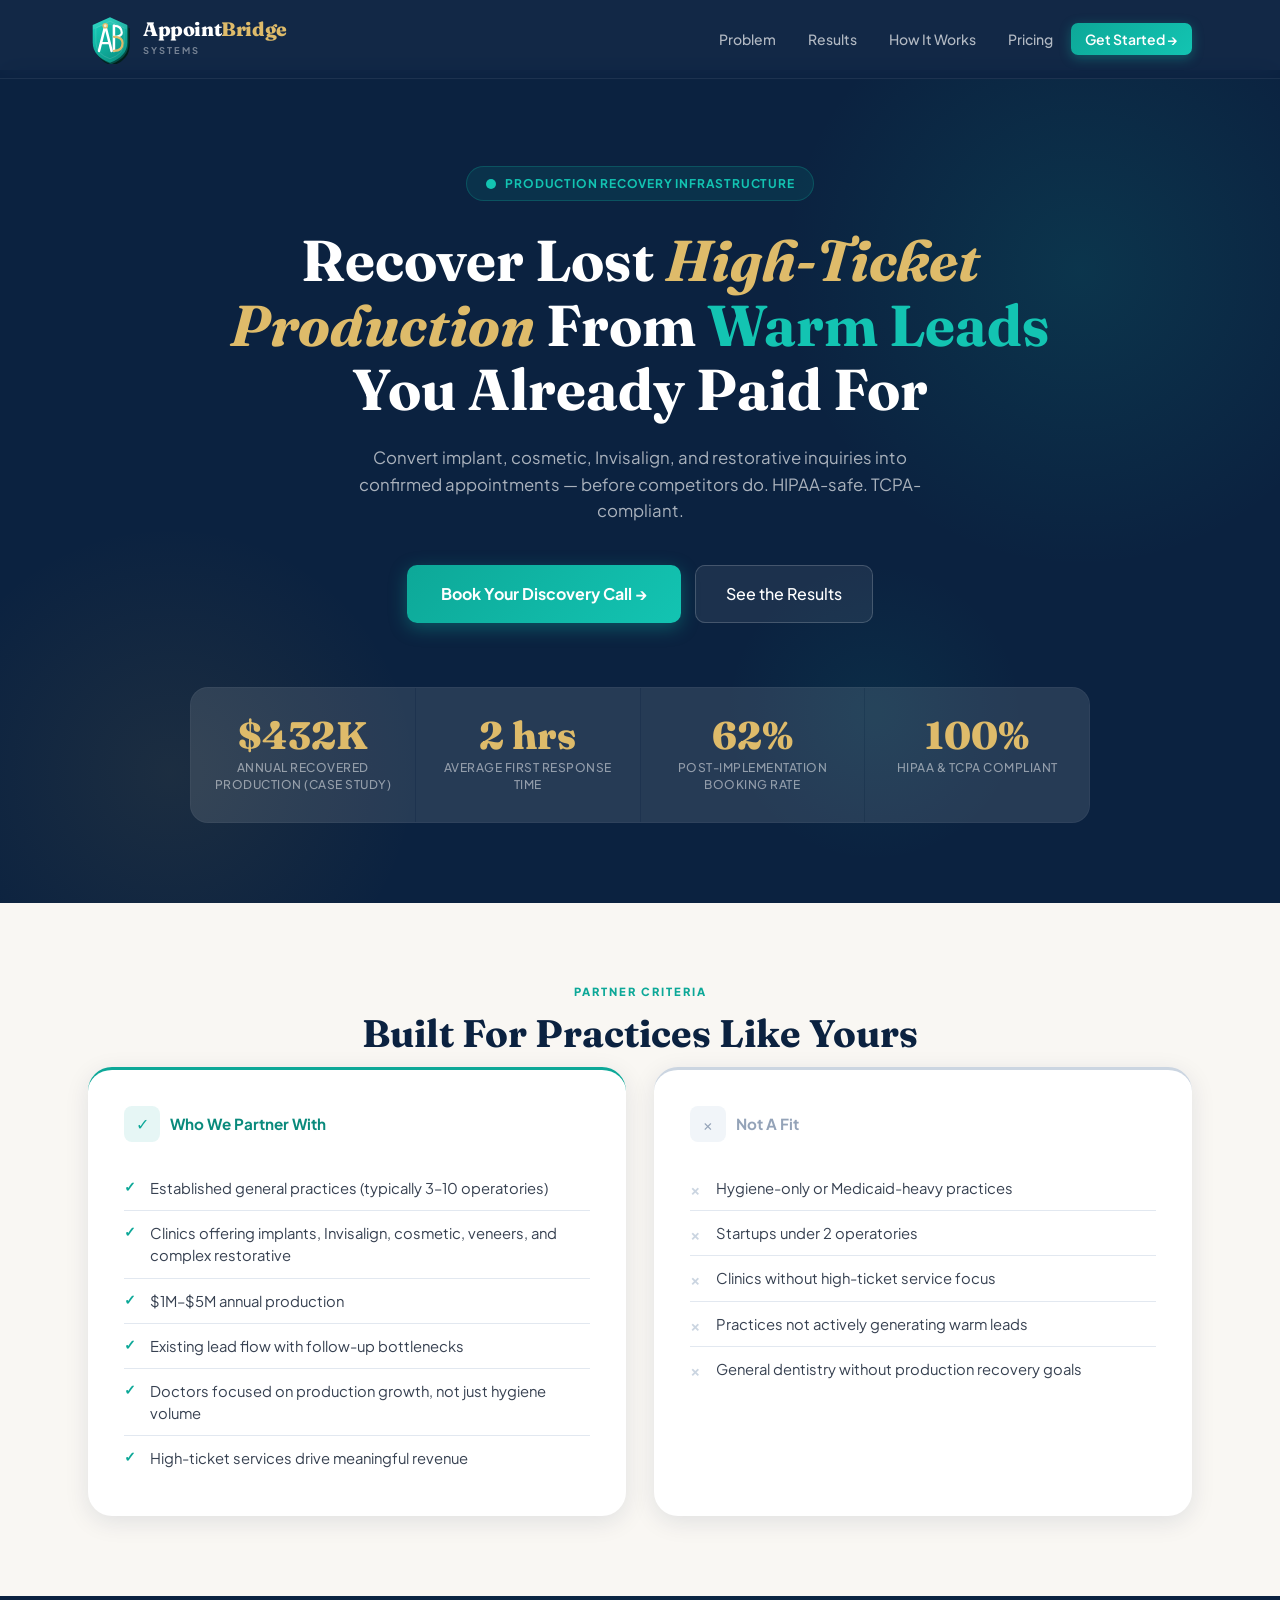
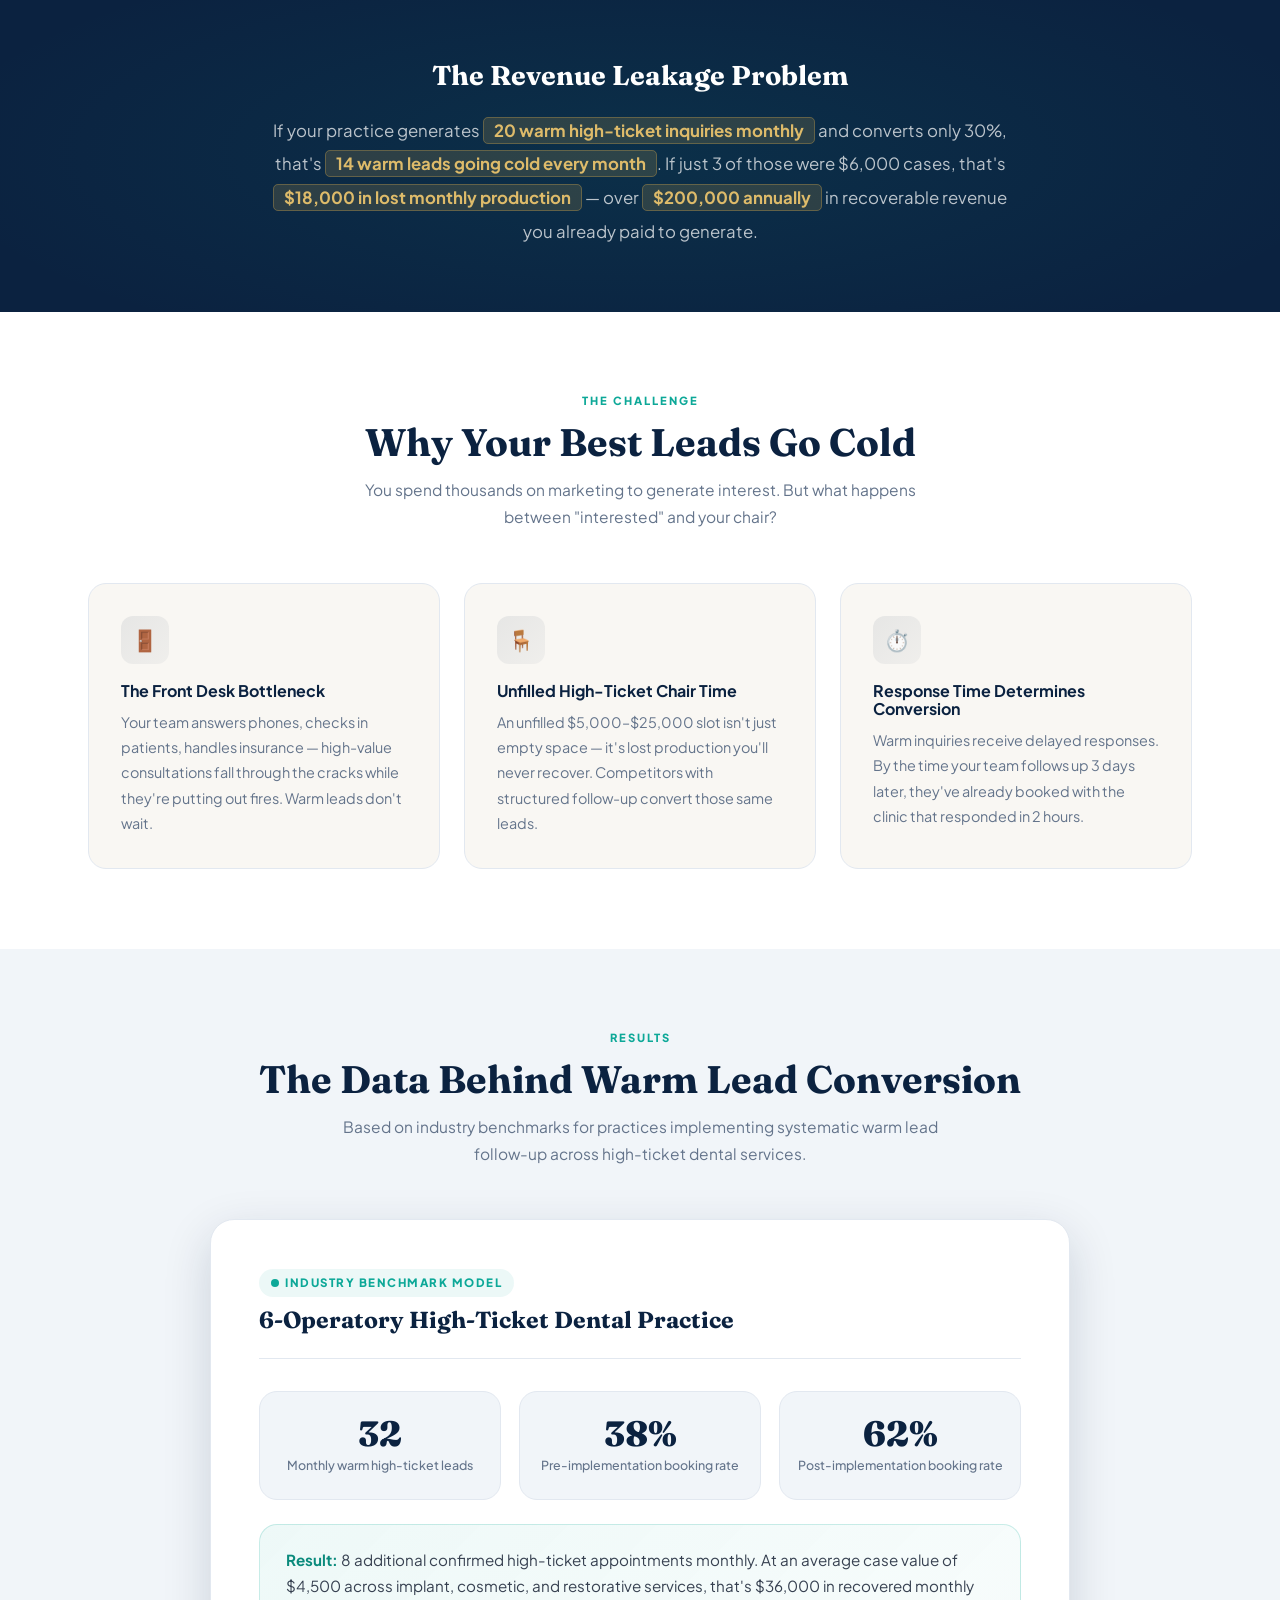
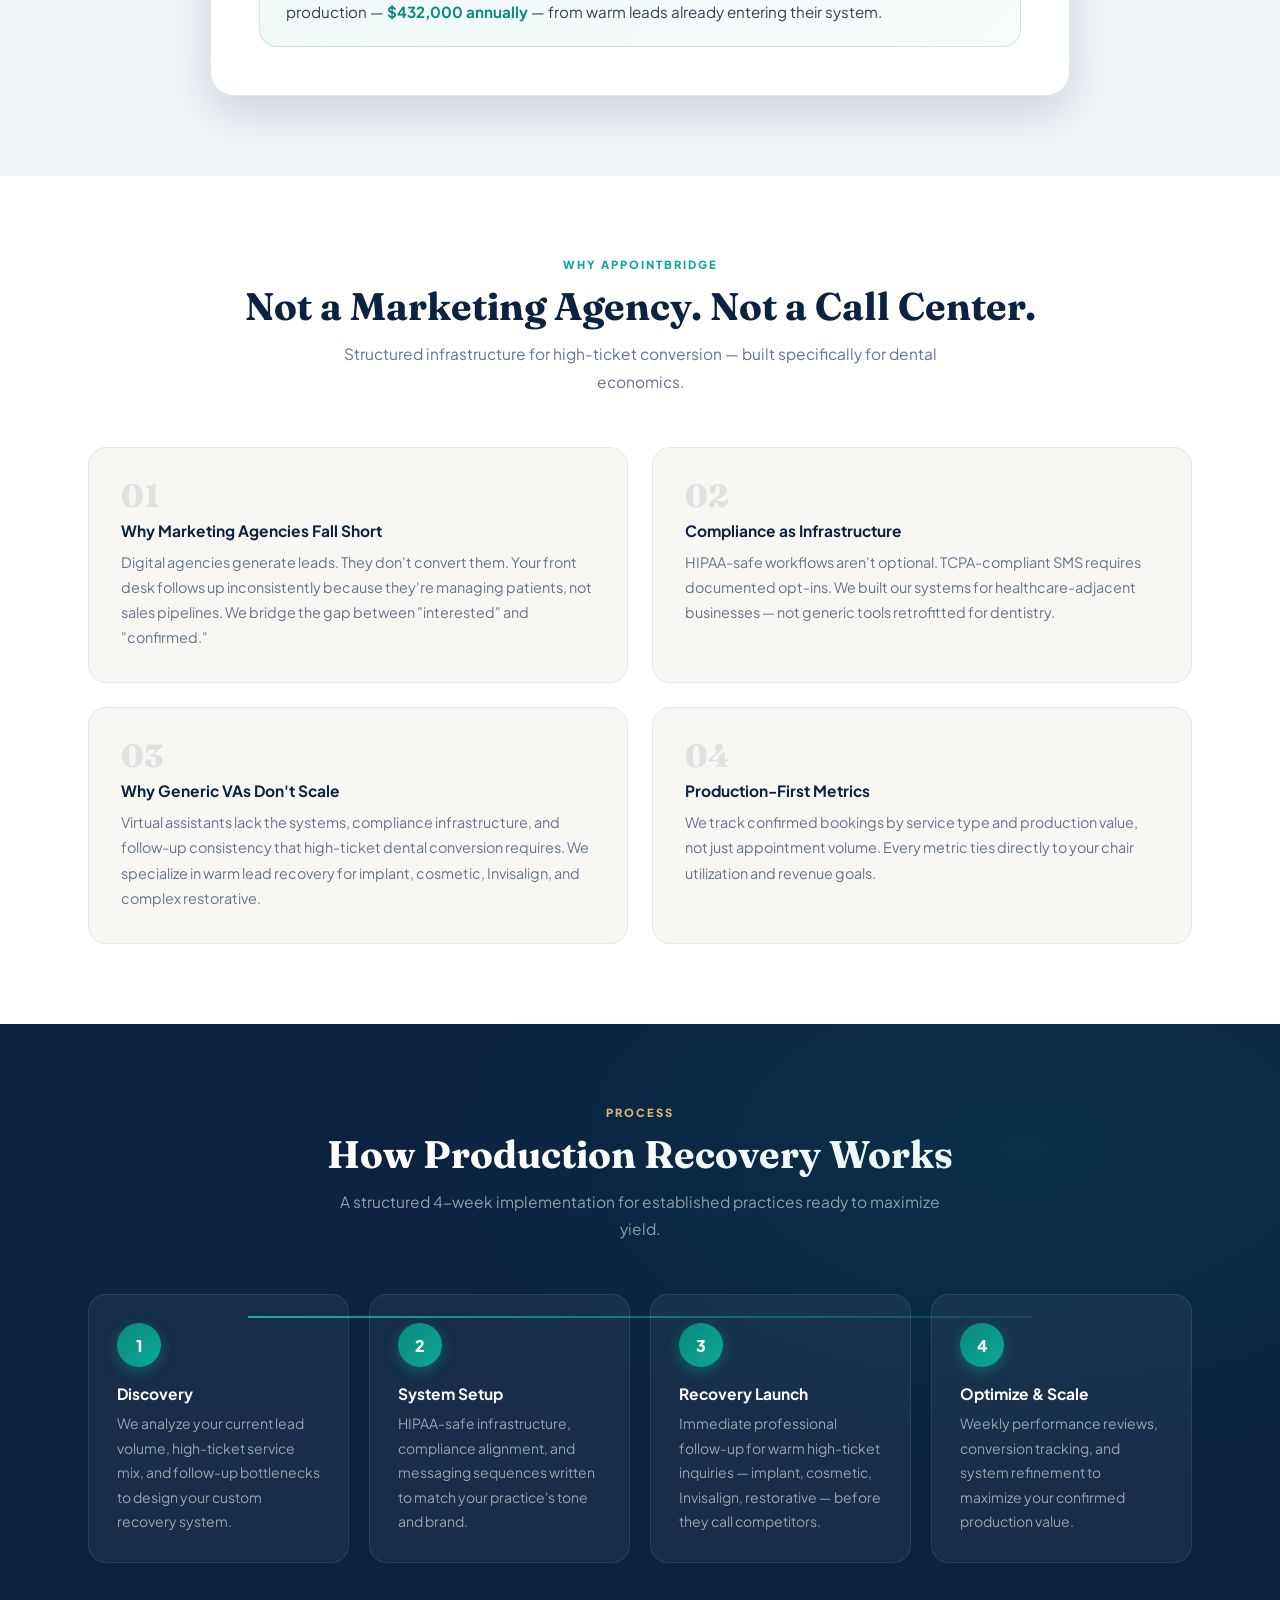
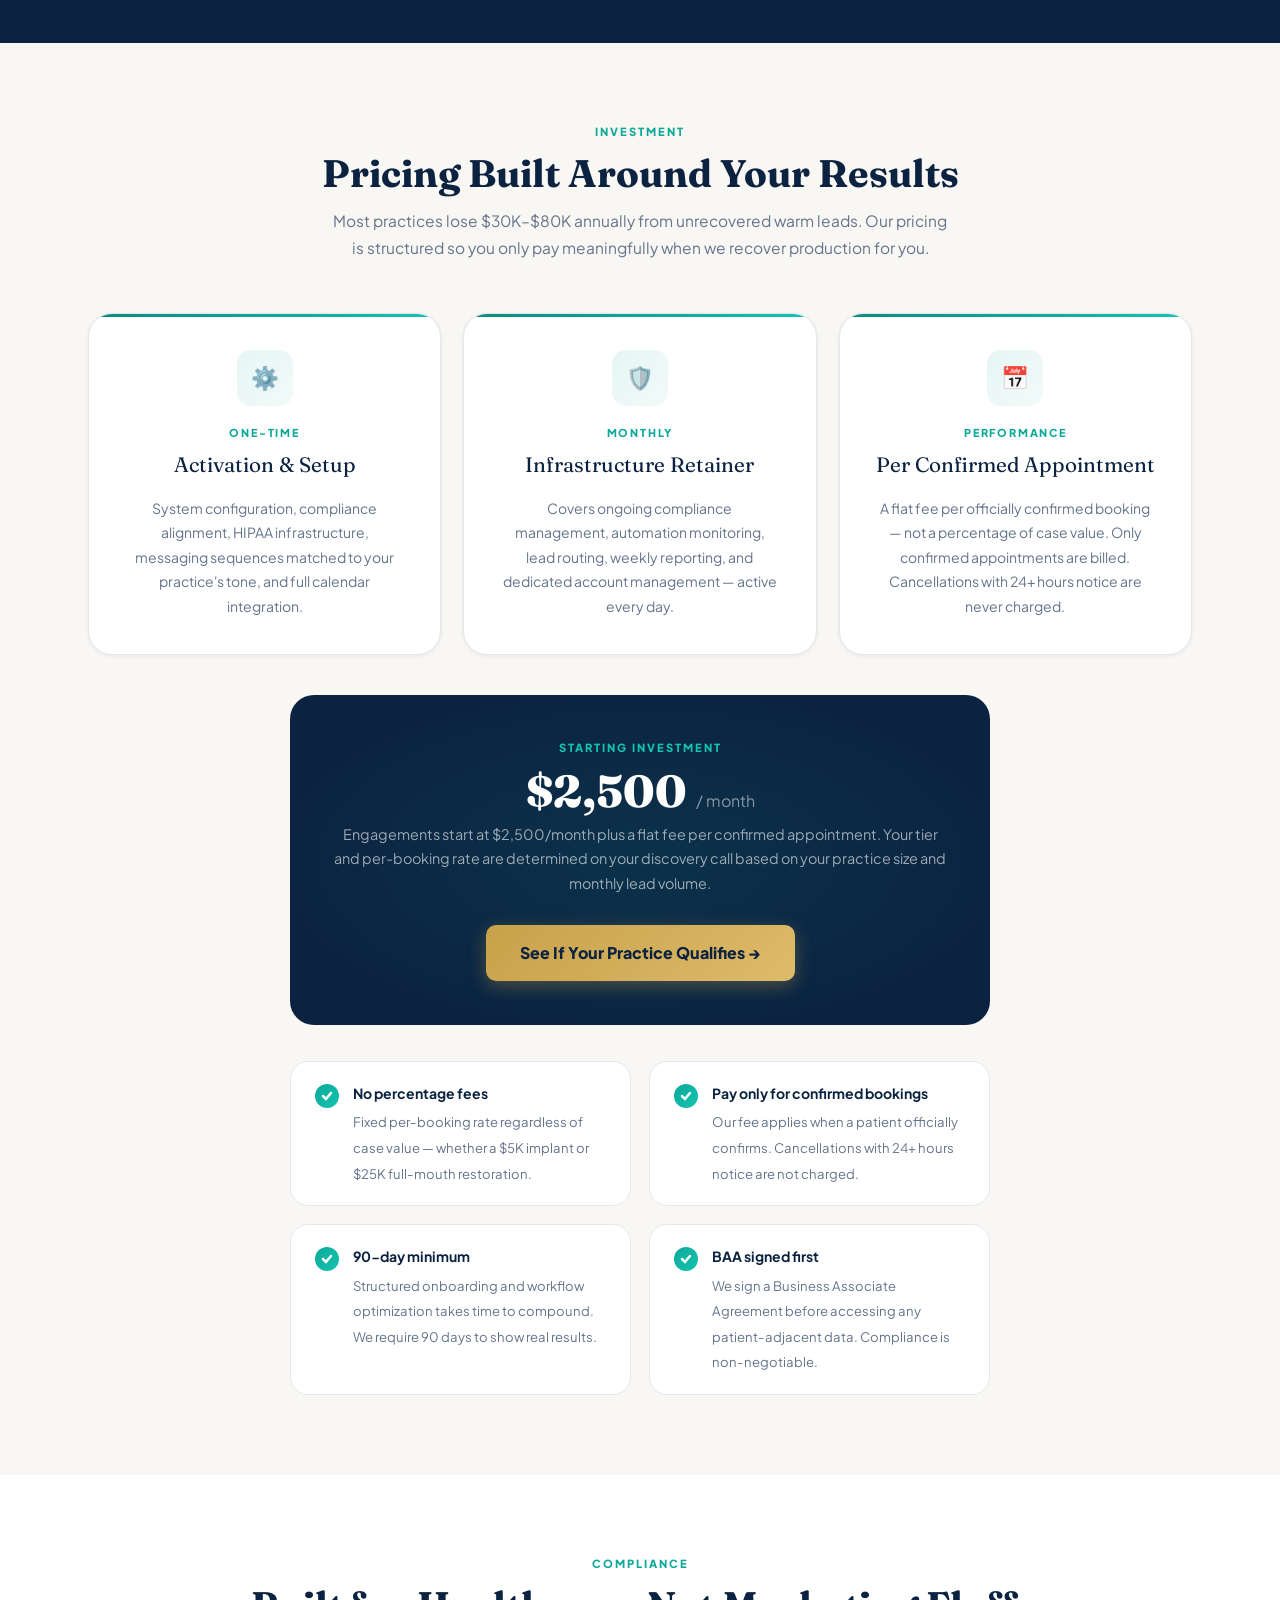
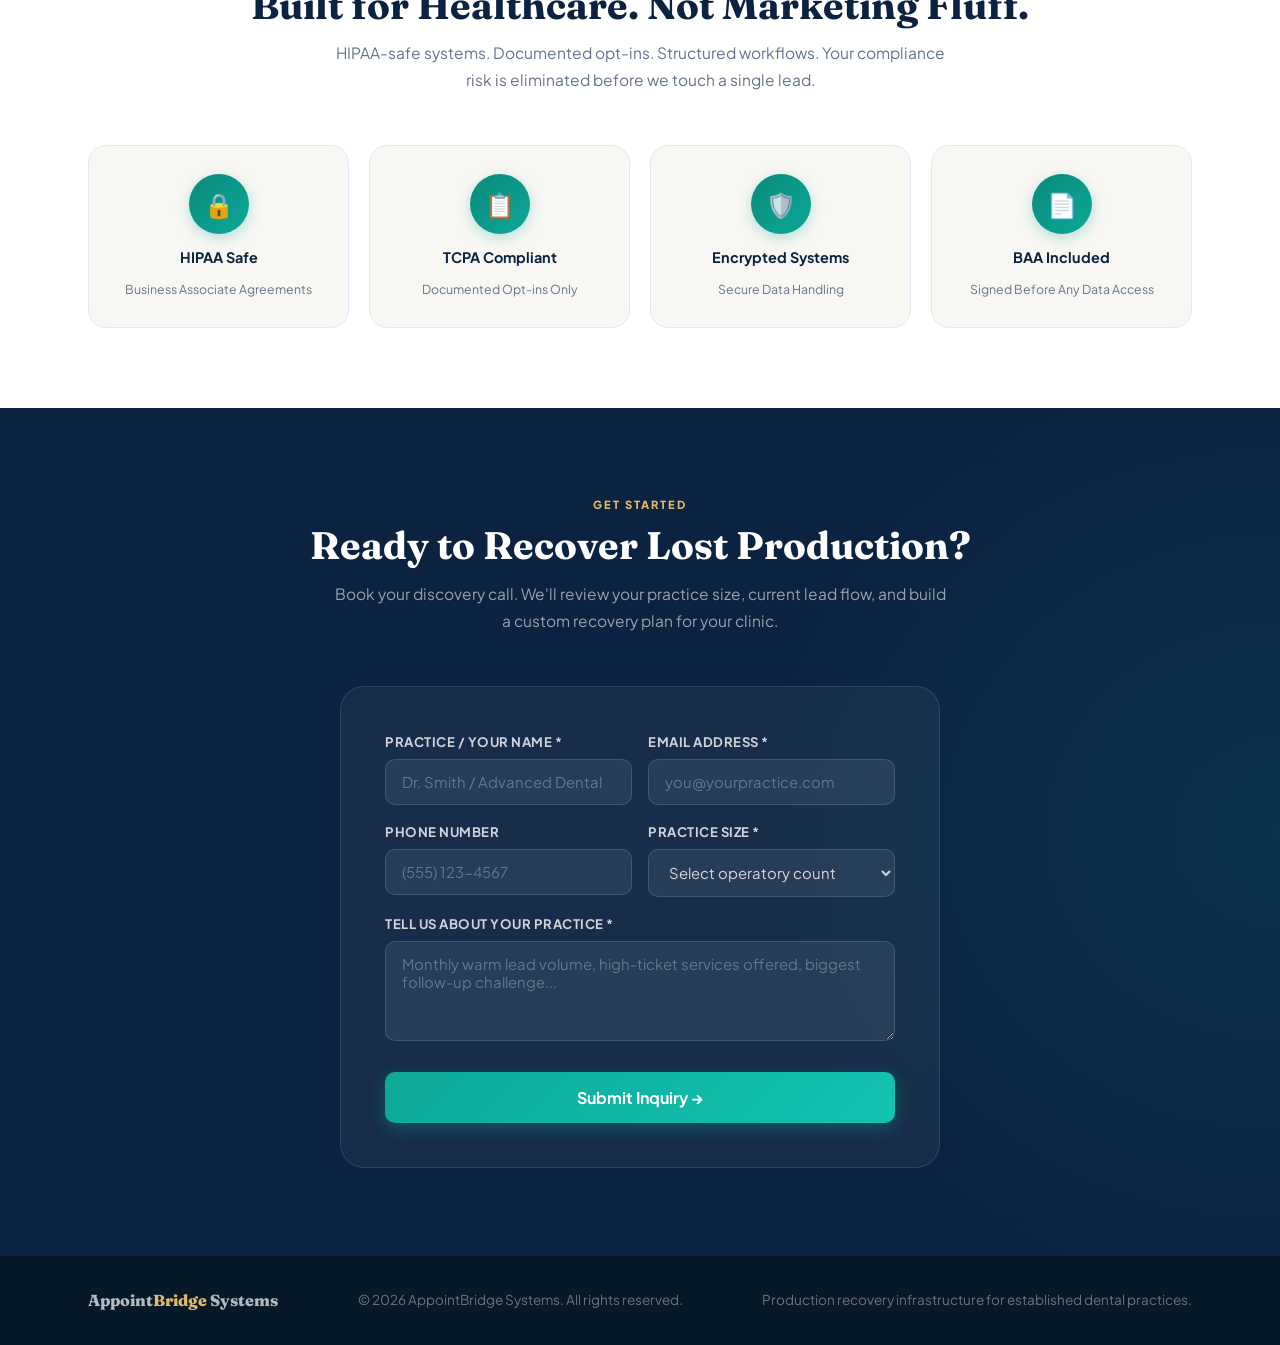
==== index.html @ 45b16d0f "feat: AB-in-shield crest logo, remove picker" ====
<!DOCTYPE html>
<html lang="en">
<head>
<meta charset="UTF-8">
<meta name="viewport" content="width=device-width, initial-scale=1.0">
<title>AppointBridge | Dental Lead Conversion Infrastructure</title>
<meta name="description" content="Convert warm implant, cosmetic, and Invisalign inquiries into confirmed appointments. HIPAA-safe. TCPA-compliant. Built for established dental practices.">
<link rel="preconnect" href="https://fonts.googleapis.com">
<link href="https://fonts.googleapis.com/css2?family=Plus+Jakarta+Sans:wght@300;400;500;600;700;800&family=Fraunces:ital,wght@0,700;0,800;1,700&display=swap" rel="stylesheet">
<style>
*,*::before,*::after{margin:0;padding:0;box-sizing:border-box}
:root{
  --navy:#0b2240;
  --navy-mid:#153459;
  --navy-light:#1e4470;
  --teal:#0da898;
  --teal-light:#13c4b2;
  --teal-dim:#0a8a7c;
  --gold:#c8a14a;
  --gold-light:#debb6a;
  --gold-pale:#f5e9cc;
  --cream:#f9f7f3;
  --white:#ffffff;
  --gray:#64748b;
  --gray-light:#94a3b8;
  --light:#f1f5f9;
  --border:#e2e8f0;
  --shadow-sm:0 1px 4px rgba(11,34,64,0.07);
  --shadow-md:0 6px 24px rgba(11,34,64,0.10);
  --shadow-lg:0 16px 48px rgba(11,34,64,0.16);
  --shadow-xl:0 24px 64px rgba(11,34,64,0.22);
  --r:10px;--r-lg:18px;--r-xl:24px;
}
html{scroll-behavior:smooth}
body{font-family:'Plus Jakarta Sans',sans-serif;color:var(--navy);background:var(--white);line-height:1.6;overflow-x:hidden}
h1,h2,h3{font-family:'Fraunces',serif;line-height:1.15}
.container{max-width:1160px;margin:0 auto;padding:0 28px}

/* ── SCROLL REVEAL ── */
.reveal{opacity:0;transform:translateY(28px);transition:opacity .65s ease,transform .65s ease}
.reveal.visible{opacity:1;transform:none}
.reveal-left{opacity:0;transform:translateX(-28px);transition:opacity .65s ease,transform .65s ease}
.reveal-left.visible{opacity:1;transform:none}

/* ── HEADER ── */
header{background:rgba(11,34,64,0.97);backdrop-filter:blur(12px);position:fixed;top:0;width:100%;z-index:200;border-bottom:1px solid rgba(255,255,255,0.07)}
nav{display:flex;align-items:center;justify-content:space-between;padding:14px 28px;max-width:1160px;margin:0 auto}

/* ── LOGO ── */
.logo{display:flex;align-items:center;gap:11px;text-decoration:none}
.logo-mark{width:44px;flex-shrink:0;display:flex;align-items:center;justify-content:center}
.logo-mark svg{width:44px;height:auto}
.logo-name{font-family:'Fraunces',serif;font-size:1.22rem;font-weight:800;color:#fff;letter-spacing:-0.4px;line-height:1}
.logo-name span{color:var(--gold-light)}
.logo-systems{font-size:0.58rem;font-family:'Plus Jakarta Sans',sans-serif;font-weight:700;letter-spacing:2px;text-transform:uppercase;color:rgba(255,255,255,0.42);margin-top:3px}

.nav-links{display:flex;gap:4px;list-style:none}
.nav-links a{color:rgba(255,255,255,0.68);text-decoration:none;font-size:0.875rem;font-weight:500;padding:7px 14px;border-radius:7px;transition:all .2s}
.nav-links a:hover{color:#fff;background:rgba(255,255,255,0.09)}
.nav-cta{background:linear-gradient(135deg,var(--teal),var(--teal-light))!important;color:#fff!important;font-weight:600!important;box-shadow:0 3px 12px rgba(13,168,152,0.4)}
.nav-cta:hover{transform:translateY(-1px);box-shadow:0 5px 18px rgba(13,168,152,0.5)!important}
.menu-toggle{display:none;background:none;border:none;color:white;font-size:1.5rem;cursor:pointer;padding:4px}

/* ── HERO ── */
.hero{margin-top:70px;background:var(--navy);padding:96px 0 80px;position:relative;overflow:hidden}
.hero-orb-1{position:absolute;width:600px;height:600px;border-radius:50%;background:radial-gradient(circle,rgba(13,168,152,0.14) 0%,transparent 70%);top:-100px;right:-100px;pointer-events:none}
.hero-orb-2{position:absolute;width:500px;height:500px;border-radius:50%;background:radial-gradient(circle,rgba(200,161,74,0.09) 0%,transparent 70%);bottom:-120px;left:-80px;pointer-events:none}
.hero-orb-3{position:absolute;width:300px;height:300px;border-radius:50%;background:radial-gradient(circle,rgba(13,168,152,0.08) 0%,transparent 70%);bottom:40px;right:20%;pointer-events:none;animation:pulse 6s ease-in-out infinite}
@keyframes pulse{0%,100%{transform:scale(1);opacity:.6}50%{transform:scale(1.15);opacity:1}}
.hero-inner{position:relative;text-align:center;max-width:900px;margin:0 auto}
.hero-badge{display:inline-flex;align-items:center;gap:8px;background:rgba(13,168,152,0.12);border:1px solid rgba(13,168,152,0.28);color:var(--teal-light);padding:7px 18px;border-radius:99px;font-size:0.75rem;font-weight:700;letter-spacing:0.8px;text-transform:uppercase;margin-bottom:28px;animation:fadeDown .7s ease both}
@keyframes fadeDown{from{opacity:0;transform:translateY(-12px)}to{opacity:1;transform:none}}
.hero h1{font-size:clamp(2.2rem,4.5vw,3.6rem);color:#fff;margin-bottom:22px;line-height:1.12;animation:fadeUp .7s .1s ease both}
.hero h1 em{color:var(--gold-light);font-style:italic}
.hero h1 strong{color:var(--teal-light);font-style:normal}
.hero-sub{color:rgba(255,255,255,0.65);font-size:1.05rem;max-width:580px;margin:0 auto 40px;font-weight:400;animation:fadeUp .7s .2s ease both}
@keyframes fadeUp{from{opacity:0;transform:translateY(20px)}to{opacity:1;transform:none}}
.hero-actions{display:flex;gap:14px;justify-content:center;flex-wrap:wrap;animation:fadeUp .7s .3s ease both}
.btn-primary{display:inline-flex;align-items:center;gap:8px;background:linear-gradient(135deg,var(--teal),var(--teal-light));color:#fff;padding:15px 34px;border-radius:var(--r);font-weight:700;font-size:1rem;text-decoration:none;transition:all .22s;border:none;cursor:pointer;box-shadow:0 5px 18px rgba(13,168,152,0.4);position:relative;overflow:hidden}
.btn-primary::after{content:'';position:absolute;inset:0;background:linear-gradient(135deg,transparent 50%,rgba(255,255,255,0.08));opacity:0;transition:opacity .2s}
.btn-primary:hover{transform:translateY(-2px);box-shadow:0 8px 28px rgba(13,168,152,0.5)}
.btn-primary:hover::after{opacity:1}
.btn-ghost{display:inline-flex;align-items:center;gap:8px;background:rgba(255,255,255,0.07);border:1px solid rgba(255,255,255,0.18);color:#fff;padding:15px 30px;border-radius:var(--r);font-weight:500;font-size:1rem;text-decoration:none;transition:all .22s}
.btn-ghost:hover{background:rgba(255,255,255,0.13);border-color:rgba(255,255,255,0.28)}

.hero-stats{display:grid;grid-template-columns:repeat(4,1fr);gap:1px;margin-top:64px;background:rgba(255,255,255,0.08);border-radius:var(--r-lg);overflow:hidden;border:1px solid rgba(255,255,255,0.08);animation:fadeUp .7s .4s ease both}
.hero-stat{background:rgba(255,255,255,0.04);padding:28px 20px;text-align:center;transition:background .2s}
.hero-stat:hover{background:rgba(255,255,255,0.07)}
.hero-stat-num{font-family:'Fraunces',serif;font-size:2.4rem;font-weight:800;color:var(--gold-light);display:block;line-height:1}
.hero-stat-label{font-size:0.75rem;color:rgba(255,255,255,0.5);font-weight:500;text-transform:uppercase;letter-spacing:0.5px;margin-top:6px;line-height:1.4}

/* ── SECTION COMMONS ── */
section{padding:80px 0}
.section-label{text-align:center;font-size:0.7rem;font-weight:800;letter-spacing:2px;text-transform:uppercase;color:var(--teal);margin-bottom:10px}
.section-title{text-align:center;font-size:clamp(1.9rem,3vw,2.6rem);color:var(--navy);margin-bottom:12px}
.section-sub{text-align:center;color:var(--gray);max-width:620px;margin:0 auto 52px;font-size:0.97rem;line-height:1.75}

/* ── WAVE DIVIDER ── */
.wave{display:block;width:100%;line-height:0;overflow:hidden}
.wave svg{display:block;width:100%}

/* ── ICP ── */
.icp-section{background:var(--cream)}
.icp-grid{display:grid;grid-template-columns:1fr 1fr;gap:28px}
.icp-col{background:var(--white);border-radius:var(--r-xl);padding:36px;box-shadow:var(--shadow-md)}
.icp-col.good{border-top:3px solid var(--teal)}
.icp-col.bad{border-top:3px solid #cbd5e1}
.icp-col-head{display:flex;align-items:center;gap:10px;margin-bottom:24px}
.icp-col-icon{width:36px;height:36px;border-radius:8px;display:flex;align-items:center;justify-content:center;font-size:1rem;flex-shrink:0}
.icp-col.good .icp-col-icon{background:rgba(13,168,152,0.1);color:var(--teal)}
.icp-col.bad .icp-col-icon{background:#f1f5f9;color:#94a3b8}
.icp-col h3{font-size:0.95rem;font-weight:700;font-family:'Plus Jakarta Sans',sans-serif}
.icp-col.good h3{color:var(--teal-dim)}
.icp-col.bad h3{color:#94a3b8}
.icp-col ul{list-style:none}
.icp-col li{padding:11px 0;padding-left:26px;position:relative;font-size:0.925rem;border-bottom:1px solid var(--border);color:#374151;line-height:1.5}
.icp-col li:last-child{border-bottom:none}
.icp-col.good li::before{content:"✓";position:absolute;left:0;color:var(--teal);font-weight:800;font-size:0.85rem}
.icp-col.bad li::before{content:"×";position:absolute;left:0;color:#cbd5e1;font-weight:700;font-size:1rem}

/* ── MATH ── */
.math-wrap{background:var(--navy);padding:64px 0;position:relative;overflow:hidden}
.math-wrap::before{content:'';position:absolute;inset:0;background:radial-gradient(ellipse 80% 100% at 50% 50%,rgba(13,168,152,0.1) 0%,transparent 70%)}
.math-box{text-align:center;max-width:860px;margin:0 auto;position:relative}
.math-box h3{font-size:1.7rem;color:#fff;margin-bottom:22px}
.math-text{font-size:1.05rem;color:rgba(255,255,255,0.72);line-height:2;max-width:760px;margin:0 auto}
.math-highlight{background:rgba(200,161,74,0.18);border:1px solid rgba(200,161,74,0.35);color:var(--gold-light);padding:2px 10px;border-radius:5px;font-weight:700;white-space:nowrap}

/* ── PROBLEM ── */
.problem-grid{display:grid;grid-template-columns:repeat(3,1fr);gap:24px}
.problem-card{background:var(--cream);border-radius:var(--r-lg);padding:32px;border:1px solid var(--border);transition:all .25s;cursor:default}
.problem-card:hover{transform:translateY(-4px);box-shadow:var(--shadow-lg);border-color:rgba(13,168,152,0.2)}
.problem-icon{width:48px;height:48px;background:linear-gradient(135deg,rgba(11,34,64,0.08),rgba(11,34,64,0.04));border-radius:12px;display:flex;align-items:center;justify-content:center;margin-bottom:18px;font-size:1.3rem}
.problem-card h3{font-size:1rem;color:var(--navy);margin-bottom:10px;font-family:'Plus Jakarta Sans',sans-serif;font-weight:700}
.problem-card p{font-size:0.9rem;color:var(--gray);line-height:1.75}

/* ── PROOF ── */
.proof-section{background:var(--light)}
.case-study{background:var(--white);border-radius:var(--r-xl);padding:48px;max-width:860px;margin:0 auto;box-shadow:var(--shadow-lg);border:1px solid var(--border)}
.case-label{display:inline-flex;align-items:center;gap:6px;font-size:0.72rem;font-weight:800;text-transform:uppercase;letter-spacing:1.5px;color:var(--teal);background:rgba(13,168,152,0.08);padding:5px 12px;border-radius:99px;margin-bottom:10px}
.case-study h3{font-size:1.45rem;color:var(--navy);margin-bottom:32px;padding-bottom:24px;border-bottom:1px solid var(--border)}
.stat-grid{display:grid;grid-template-columns:repeat(3,1fr);gap:18px;margin-bottom:24px}
.stat-box{text-align:center;background:var(--light);padding:24px 16px;border-radius:var(--r-lg);border:1px solid var(--border)}
.stat-num{font-family:'Fraunces',serif;font-size:2.2rem;font-weight:800;color:var(--navy);display:block;line-height:1}
.stat-label{font-size:0.78rem;color:var(--gray);margin-top:6px;line-height:1.4;font-weight:500}
.result-box{background:linear-gradient(135deg,rgba(13,168,152,0.07),rgba(13,168,152,0.03));border:1px solid rgba(13,168,152,0.2);border-radius:var(--r-lg);padding:22px 26px;line-height:1.7;font-size:0.95rem;color:#374151}
.result-box strong{color:var(--teal-dim);font-weight:700}

/* ── AUTHORITY ── */
.auth-grid{display:grid;grid-template-columns:repeat(2,1fr);gap:24px}
.auth-card{background:var(--cream);border-radius:var(--r-lg);padding:32px;border:1px solid var(--border);transition:all .25s}
.auth-card:hover{transform:translateY(-3px);box-shadow:var(--shadow-md)}
.auth-card-num{font-family:'Fraunces',serif;font-size:2rem;font-weight:800;color:rgba(11,34,64,0.1);line-height:1;margin-bottom:10px}
.auth-card h3{font-size:0.97rem;color:var(--navy);margin-bottom:10px;font-family:'Plus Jakarta Sans',sans-serif;font-weight:700}
.auth-card p{font-size:0.9rem;color:var(--gray);line-height:1.75}

/* ── HOW IT WORKS ── */
.hiw-section{background:var(--navy);position:relative;overflow:hidden}
.hiw-section::before{content:'';position:absolute;inset:0;background:radial-gradient(ellipse 70% 80% at 80% 20%,rgba(13,168,152,0.1) 0%,transparent 70%)}
.hiw-section .section-label{color:var(--gold-light)}
.hiw-section .section-title{color:#fff}
.hiw-section .section-sub{color:rgba(255,255,255,0.56)}
.steps-grid{display:grid;grid-template-columns:repeat(4,1fr);gap:20px;position:relative}
.steps-grid::before{content:'';position:absolute;top:22px;left:calc(12.5% + 22px);right:calc(12.5% + 22px);height:2px;background:linear-gradient(90deg,var(--teal) 0%,rgba(13,168,152,0.15) 100%);z-index:0}
.step-card{background:rgba(255,255,255,0.05);border:1px solid rgba(255,255,255,0.09);border-radius:var(--r-lg);padding:28px;position:relative;transition:all .25s}
.step-card:hover{background:rgba(255,255,255,0.09);transform:translateY(-4px)}
.step-num{width:44px;height:44px;background:linear-gradient(135deg,var(--teal-dim),var(--teal));border-radius:50%;display:flex;align-items:center;justify-content:center;font-weight:800;font-size:1rem;color:#fff;margin-bottom:18px;position:relative;z-index:1;box-shadow:0 4px 14px rgba(13,168,152,0.4)}
.step-card h3{font-size:0.97rem;color:#fff;margin-bottom:8px;font-family:'Plus Jakarta Sans',sans-serif;font-weight:700}
.step-card p{font-size:0.875rem;color:rgba(255,255,255,0.56);line-height:1.75}

/* ── PRICING ── */
.pricing-section{background:var(--cream)}
.pricing-model{display:grid;grid-template-columns:repeat(3,1fr);gap:22px;margin:0 0 40px}
.pricing-component{background:var(--white);border-radius:var(--r-xl);padding:36px;box-shadow:var(--shadow-sm);text-align:center;position:relative;overflow:hidden;border:1px solid var(--border);transition:all .25s}
.pricing-component:hover{transform:translateY(-4px);box-shadow:var(--shadow-lg);border-color:rgba(13,168,152,0.2)}
.pricing-component::after{content:'';position:absolute;top:0;left:0;right:0;height:3px;background:linear-gradient(90deg,var(--teal-dim),var(--teal-light))}
.pricing-icon-wrap{width:56px;height:56px;background:linear-gradient(135deg,rgba(13,168,152,0.1),rgba(13,168,152,0.06));border-radius:14px;display:flex;align-items:center;justify-content:center;margin:0 auto 18px;font-size:1.4rem}
.pricing-component-name{font-size:0.68rem;font-weight:800;text-transform:uppercase;letter-spacing:1.8px;color:var(--teal);margin-bottom:7px}
.pricing-component-title{font-family:'Fraunces',serif;font-size:1.3rem;color:var(--navy);margin-bottom:14px}
.pricing-component-desc{font-size:0.875rem;color:var(--gray);line-height:1.75}
.pricing-anchor{background:var(--navy);border-radius:var(--r-xl);padding:44px;text-align:center;max-width:700px;margin:0 auto 36px;position:relative;overflow:hidden}
.pricing-anchor::before{content:'';position:absolute;inset:0;background:radial-gradient(ellipse 80% 80% at 50% 50%,rgba(13,168,152,0.12) 0%,transparent 70%)}
.pricing-anchor-label{font-size:0.7rem;font-weight:800;text-transform:uppercase;letter-spacing:2px;color:var(--teal-light);margin-bottom:12px;position:relative}
.pricing-anchor-amount{font-family:'Fraunces',serif;font-size:2.8rem;font-weight:800;color:#fff;margin-bottom:8px;line-height:1;position:relative}
.pricing-anchor-amount span{font-size:1rem;font-family:'Plus Jakarta Sans',sans-serif;font-weight:400;color:rgba(255,255,255,0.5)}
.pricing-anchor-sub{font-size:0.9rem;color:rgba(255,255,255,0.6);margin-bottom:30px;line-height:1.7;position:relative}
.btn-gold{display:inline-flex;align-items:center;gap:8px;background:linear-gradient(135deg,var(--gold),var(--gold-light));color:var(--navy);padding:15px 34px;border-radius:var(--r);font-weight:800;font-size:1rem;text-decoration:none;transition:all .22s;position:relative;box-shadow:0 5px 18px rgba(200,161,74,0.35)}
.btn-gold:hover{transform:translateY(-2px);box-shadow:0 8px 28px rgba(200,161,74,0.5)}
.pricing-transparency{display:grid;grid-template-columns:1fr 1fr;gap:18px;max-width:700px;margin:36px auto 0}
.transparency-item{background:var(--white);border-radius:var(--r-lg);padding:20px 24px;display:flex;align-items:flex-start;gap:14px;border:1px solid var(--border)}
.trans-check{width:24px;height:24px;background:linear-gradient(135deg,var(--teal),var(--teal-light));border-radius:50%;display:flex;align-items:center;justify-content:center;flex-shrink:0;margin-top:2px}
.trans-check svg{width:12px;height:12px}
.transparency-text strong{display:block;font-size:0.875rem;color:var(--navy);margin-bottom:4px;font-weight:700}
.transparency-text span{font-size:0.82rem;color:var(--gray);line-height:1.55}

/* ── COMPLIANCE ── */
.compliance-section{background:var(--white)}
.badges-row{display:grid;grid-template-columns:repeat(4,1fr);gap:20px;margin-top:40px}
.badge-item{display:flex;flex-direction:column;align-items:center;text-align:center;gap:12px;background:var(--cream);border-radius:var(--r-lg);padding:28px 20px;border:1px solid var(--border);transition:all .25s}
.badge-item:hover{transform:translateY(-3px);box-shadow:var(--shadow-md);border-color:rgba(13,168,152,0.2)}
.badge-icon{width:60px;height:60px;background:linear-gradient(135deg,var(--teal-dim),var(--teal));border-radius:50%;display:flex;align-items:center;justify-content:center;font-size:1.5rem;box-shadow:0 4px 14px rgba(13,168,152,0.3)}
.badge-label{font-size:0.9rem;font-weight:700;color:var(--navy)}
.badge-sub{font-size:0.77rem;color:var(--gray);line-height:1.4}

/* ── CONTACT ── */
.contact-section{background:var(--navy);padding:88px 0;position:relative;overflow:hidden}
.contact-section::before{content:'';position:absolute;inset:0;background:radial-gradient(ellipse 60% 80% at 100% 50%,rgba(13,168,152,0.12) 0%,transparent 70%)}
.contact-section .section-label{color:var(--gold-light)}
.contact-section .section-title{color:#fff}
.contact-section .section-sub{color:rgba(255,255,255,0.58)}
.contact-card{background:rgba(255,255,255,0.05);border:1px solid rgba(255,255,255,0.11);backdrop-filter:blur(10px);border-radius:var(--r-xl);padding:44px;max-width:600px;margin:0 auto;position:relative}
.form-row{display:grid;grid-template-columns:1fr 1fr;gap:16px}
.form-group{margin-bottom:16px}
.form-group label{display:block;margin-bottom:7px;font-size:0.82rem;font-weight:700;color:rgba(255,255,255,0.8);text-transform:uppercase;letter-spacing:0.5px}
.form-group input,.form-group textarea,.form-group select{width:100%;padding:13px 16px;background:rgba(255,255,255,0.07);border:1px solid rgba(255,255,255,0.14);border-radius:var(--r);color:#fff;font-family:'Plus Jakarta Sans',sans-serif;font-size:0.93rem;transition:border-color .2s,background .2s}
.form-group input::placeholder,.form-group textarea::placeholder{color:rgba(255,255,255,0.3)}
.form-group input:focus,.form-group textarea:focus,.form-group select:focus{outline:none;border-color:var(--teal);background:rgba(13,168,152,0.08)}
.form-group select{color:rgba(255,255,255,0.8)}
.form-group select option{background:var(--navy-mid);color:#fff}
.form-submit{width:100%;padding:15px;background:linear-gradient(135deg,var(--teal),var(--teal-light));color:#fff;border:none;border-radius:var(--r);font-size:1rem;font-weight:700;cursor:pointer;transition:all .22s;margin-top:8px;font-family:'Plus Jakarta Sans',sans-serif;box-shadow:0 5px 18px rgba(13,168,152,0.35)}
.form-submit:hover{transform:translateY(-1px);box-shadow:0 7px 24px rgba(13,168,152,0.5)}
.form-submit:disabled{opacity:.6;cursor:not-allowed;transform:none}
.success-msg{display:none;background:rgba(13,168,152,0.12);border:1px solid rgba(13,168,152,0.35);color:var(--teal-light);padding:18px 22px;border-radius:var(--r);margin-top:16px;text-align:center;font-weight:700}
.success-msg.show{display:block}

/* ── FOOTER ── */
footer{background:#071829;color:rgba(255,255,255,0.4);padding:32px 0;font-size:0.85rem}
.footer-inner{display:flex;align-items:center;justify-content:space-between;flex-wrap:wrap;gap:16px}
.footer-logo{font-family:'Fraunces',serif;font-weight:800;color:rgba(255,255,255,0.7);font-size:1rem}
.footer-logo span{color:var(--gold-light)}
footer a{color:rgba(255,255,255,0.45);text-decoration:none;transition:color .2s}
footer a:hover{color:#fff}

/* ── RESPONSIVE ── */
@media(max-width:960px){
  .hero-stats{grid-template-columns:repeat(2,1fr)}
  .steps-grid{grid-template-columns:repeat(2,1fr)}
  .steps-grid::before{display:none}
  .problem-grid{grid-template-columns:1fr}
  .auth-grid{grid-template-columns:1fr}
  .icp-grid{grid-template-columns:1fr}
  .stat-grid{grid-template-columns:1fr}
  .badges-row{grid-template-columns:repeat(2,1fr)}
  .pricing-model{grid-template-columns:1fr;max-width:440px;margin:0 auto 40px}
  .pricing-transparency{grid-template-columns:1fr}
}
@media(max-width:768px){
  .nav-links{display:none;position:absolute;top:100%;left:0;right:0;background:var(--navy);flex-direction:column;padding:12px;gap:4px;border-bottom:1px solid rgba(255,255,255,0.08)}
  .nav-links.open{display:flex}
  .menu-toggle{display:block}
  .steps-grid{grid-template-columns:1fr}
  .hero-stats{grid-template-columns:1fr 1fr}
  .form-row{grid-template-columns:1fr}
  .footer-inner{flex-direction:column;text-align:center}
}
@media(max-width:500px){
  .hero-stats{grid-template-columns:1fr 1fr}
  .badges-row{grid-template-columns:1fr 1fr}
}

</style>
</head>
<body>

<!-- HEADER -->
<header>
<nav>
  <a href="#" class="logo">
    <div class="logo-mark">
      <!-- AB-in-shield crest. Pentagon shield with 3-layer 3D depth.
           AB monogram: A in left half (gold apex dot), B in right half
           (gold on lower arc). Original geometry — trademarkable. -->
      <svg viewBox="0 0 56 64" fill="none" xmlns="http://www.w3.org/2000/svg">
        <defs>
          <linearGradient id="sg" x1="6" y1="4" x2="50" y2="62" gradientUnits="userSpaceOnUse">
            <stop offset="0%" stop-color="#17d4c0"/>
            <stop offset="100%" stop-color="#0a8a7c"/>
          </linearGradient>
        </defs>
        <!-- Deep shadow -->
        <path d="M28 4 L50 14 L50 36 Q50 54 28 62 Q6 54 6 36 L6 14 Z" fill="#021e1b" transform="translate(3,4)"/>
        <!-- Mid extrusion -->
        <path d="M28 4 L50 14 L50 36 Q50 54 28 62 Q6 54 6 36 L6 14 Z" fill="#054d46" transform="translate(1.5,2)"/>
        <!-- Front face -->
        <path d="M28 4 L50 14 L50 36 Q50 54 28 62 Q6 54 6 36 L6 14 Z" fill="url(#sg)"/>
        <!-- Inner crest border -->
        <path d="M28 9 L46 18 L46 36 Q46 51 28 57 Q10 51 10 36 L10 18 Z" stroke="rgba(255,255,255,0.16)" stroke-width="1" fill="none"/>
        <!-- Top highlight wash -->
        <path d="M28 4 L50 14 L50 20 Q28 8 6 20 L6 14 Z" fill="rgba(255,255,255,0.09)"/>
        <!-- A: two legs + crossbar -->
        <polyline points="14,47 22,15 30,47" stroke="white" stroke-width="3.2" stroke-linecap="round" stroke-linejoin="round" fill="none"/>
        <line x1="17" y1="37" x2="27" y2="37" stroke="white" stroke-width="2.8" stroke-linecap="round"/>
        <!-- Gold apex dot on A -->
        <circle cx="22" cy="15" r="3.6" fill="#debb6a"/>
        <circle cx="22" cy="15" r="1.8" fill="#f5e9cc"/>
        <!-- B: spine -->
        <line x1="33" y1="15" x2="33" y2="47" stroke="white" stroke-width="3.2" stroke-linecap="round"/>
        <!-- B top arc — white -->
        <path d="M33 15 Q43 15 43 24 Q43 29 33 29" stroke="white" stroke-width="2.8" stroke-linecap="round" fill="none"/>
        <!-- B bottom arc — gold -->
        <path d="M33 29 Q44 29 44 37 Q44 47 33 47" stroke="#debb6a" stroke-width="2.8" stroke-linecap="round" fill="none"/>
      </svg>
    </div>
    <div>
      <div class="logo-name">Appoint<span>Bridge</span></div>
      <div class="logo-systems">Systems</div>
    </div>
  </a>
  <button class="menu-toggle" onclick="document.getElementById('nav').classList.toggle('open')">☰</button>
  <ul class="nav-links" id="nav">
    <li><a href="#problem" onclick="this.closest('ul').classList.remove('open')">Problem</a></li>
    <li><a href="#proof" onclick="this.closest('ul').classList.remove('open')">Results</a></li>
    <li><a href="#solution" onclick="this.closest('ul').classList.remove('open')">How It Works</a></li>
    <li><a href="#pricing" onclick="this.closest('ul').classList.remove('open')">Pricing</a></li>
    <li><a href="#contact" class="nav-cta" onclick="this.closest('ul').classList.remove('open')">Get Started →</a></li>
  </ul>
</nav>
</header>

<!-- LOGO PICKER REMOVED -->
<div style="display:none"><div>

    <!-- OPTION 1: AB MONOGRAM -->
    <div class="picker-card">
      <div class="picker-svg-wrap">
        <svg viewBox="0 0 56 56" fill="none" xmlns="http://www.w3.org/2000/svg">
          <defs>
            <linearGradient id="g1" x1="3" y1="4" x2="47" y2="48" gradientUnits="userSpaceOnUse">
              <stop offset="0%" stop-color="#17d4c0"/><stop offset="100%" stop-color="#0a8a7c"/>
            </linearGradient>
          </defs>
          <!-- 3D layers -->
          <rect x="8" y="10" width="44" height="44" rx="11" fill="#032e2a"/>
          <rect x="5" y="7"  width="44" height="44" rx="11" fill="#065c53"/>
          <rect x="3" y="4"  width="44" height="44" rx="11" fill="url(#g1)"/>
          <!-- Top highlight -->
          <rect x="3" y="4" width="44" height="20" rx="11" fill="white" opacity="0.07"/>
          <!-- Letter A -->
          <polyline points="10,43 21,13 32,43" stroke="white" stroke-width="3.2" stroke-linecap="round" stroke-linejoin="round" fill="none"/>
          <line x1="13.5" y1="33" x2="28.5" y2="33" stroke="white" stroke-width="2.8" stroke-linecap="round"/>
          <!-- Letter B spine -->
          <line x1="35" y1="13" x2="35" y2="43" stroke="white" stroke-width="3.2" stroke-linecap="round"/>
          <!-- B top bump -->
          <path d="M35 13 Q46 13 46 22 Q46 28 35 28" stroke="white" stroke-width="2.8" stroke-linecap="round" fill="none"/>
          <!-- B bottom bump — gold -->
          <path d="M35 28 Q48 28 48 35 Q48 43 35 43" stroke="#debb6a" stroke-width="2.8" stroke-linecap="round" fill="none"/>
        </svg>
      </div>
      <div class="picker-num">Option 1</div>
      <div class="picker-desc">AB Monogram</div>
    </div>

    <!-- OPTION 2: TOOTH -->
    <div class="picker-card">
      <div class="picker-svg-wrap">
        <svg viewBox="0 0 56 56" fill="none" xmlns="http://www.w3.org/2000/svg">
          <defs>
            <linearGradient id="g2" x1="3" y1="4" x2="47" y2="48" gradientUnits="userSpaceOnUse">
              <stop offset="0%" stop-color="#17d4c0"/><stop offset="100%" stop-color="#0a8a7c"/>
            </linearGradient>
          </defs>
          <rect x="8" y="10" width="44" height="44" rx="11" fill="#032e2a"/>
          <rect x="5" y="7"  width="44" height="44" rx="11" fill="#065c53"/>
          <rect x="3" y="4"  width="44" height="44" rx="11" fill="url(#g2)"/>
          <rect x="3" y="4" width="44" height="20" rx="11" fill="white" opacity="0.07"/>
          <!-- Tooth crown (dome with double cusp top) -->
          <path d="M14 30 C14 22 18 11 22 11 C24 9 24 13 28 15 C32 13 32 9 34 11 C38 11 42 22 42 30 C42 36 38 40 28 40 C18 40 14 36 14 30 Z" fill="white" opacity="0.9"/>
          <!-- Left root -->
          <rect x="20" y="40" width="5" height="8" rx="2.5" fill="white" opacity="0.85"/>
          <!-- Right root -->
          <rect x="31" y="40" width="5" height="8" rx="2.5" fill="white" opacity="0.85"/>
          <!-- Gold arc across crown — the bridge/appointment connection -->
          <path d="M17 25 Q28 15 39 25" stroke="#debb6a" stroke-width="2.8" fill="none" stroke-linecap="round"/>
          <!-- Gold dot at arc apex -->
          <circle cx="28" cy="17" r="3" fill="#debb6a"/>
        </svg>
      </div>
      <div class="picker-num">Option 2</div>
      <div class="picker-desc">Dental Tooth</div>
    </div>

    <!-- OPTION 3: CALENDAR + ARC -->
    <div class="picker-card">
      <div class="picker-svg-wrap">
        <svg viewBox="0 0 56 56" fill="none" xmlns="http://www.w3.org/2000/svg">
          <defs>
            <linearGradient id="g3" x1="3" y1="4" x2="47" y2="48" gradientUnits="userSpaceOnUse">
              <stop offset="0%" stop-color="#17d4c0"/><stop offset="100%" stop-color="#0a8a7c"/>
            </linearGradient>
          </defs>
          <rect x="8" y="10" width="44" height="44" rx="11" fill="#032e2a"/>
          <rect x="5" y="7"  width="44" height="44" rx="11" fill="#065c53"/>
          <rect x="3" y="4"  width="44" height="44" rx="11" fill="url(#g3)"/>
          <rect x="3" y="4" width="44" height="20" rx="11" fill="white" opacity="0.07"/>
          <!-- Calendar body -->
          <rect x="10" y="16" width="36" height="29" rx="4" fill="rgba(255,255,255,0.13)" stroke="rgba(255,255,255,0.22)" stroke-width="1"/>
          <!-- Calendar header bar -->
          <rect x="10" y="16" width="36" height="8" rx="3" fill="rgba(255,255,255,0.25)"/>
          <!-- Binding pegs -->
          <line x1="20" y1="13" x2="20" y2="20" stroke="white" stroke-width="2.5" stroke-linecap="round"/>
          <line x1="36" y1="13" x2="36" y2="20" stroke="white" stroke-width="2.5" stroke-linecap="round"/>
          <!-- Grid row 1 -->
          <rect x="12" y="27" width="7" height="5" rx="1.5" fill="rgba(255,255,255,0.35)"/>
          <rect x="22" y="27" width="7" height="5" rx="1.5" fill="rgba(255,255,255,0.35)"/>
          <rect x="32" y="27" width="7" height="5" rx="1.5" fill="rgba(255,255,255,0.35)"/>
          <!-- Grid row 2 -->
          <rect x="12" y="35" width="7" height="5" rx="1.5" fill="rgba(255,255,255,0.35)"/>
          <!-- Gold appointment square -->
          <rect x="22" y="35" width="7" height="5" rx="1.5" fill="#debb6a"/>
          <circle cx="25.5" cy="37.5" r="1.8" fill="white"/>
          <rect x="32" y="35" width="7" height="5" rx="1.5" fill="rgba(255,255,255,0.35)"/>
          <!-- Gold arc over calendar = the bridge -->
          <path d="M12 27 Q28 10 44 27" stroke="#debb6a" stroke-width="2.5" fill="none" stroke-linecap="round"/>
        </svg>
      </div>
      <div class="picker-num">Option 3</div>
      <div class="picker-desc">Calendar + Arc</div>
    </div>

    <!-- OPTION 4: SHIELD / CREST -->
    <div class="picker-card">
      <div class="picker-svg-wrap">
        <svg viewBox="0 0 56 58" fill="none" xmlns="http://www.w3.org/2000/svg">
          <defs>
            <linearGradient id="g4" x1="5" y1="3" x2="51" y2="57" gradientUnits="userSpaceOnUse">
              <stop offset="0%" stop-color="#17d4c0"/><stop offset="100%" stop-color="#0a8a7c"/>
            </linearGradient>
          </defs>
          <!-- Shield shadow -->
          <path d="M28 6 L52 17 L52 37 Q52 53 28 59 Q4 53 4 37 L4 17 Z" fill="#032e2a" transform="translate(2,3)"/>
          <!-- Shield mid -->
          <path d="M28 6 L52 17 L52 37 Q52 53 28 59 Q4 53 4 37 L4 17 Z" fill="#065c53" transform="translate(1,1.5)"/>
          <!-- Shield front face -->
          <path d="M28 4 L52 15 L52 36 Q52 52 28 58 Q4 52 4 36 L4 15 Z" fill="url(#g4)"/>
          <!-- Inner shield highlight ring -->
          <path d="M28 9 L47 18 L47 35 Q47 48 28 53 Q9 48 9 35 L9 18 Z" stroke="rgba(255,255,255,0.15)" stroke-width="1" fill="none"/>
          <!-- Inner A-shape (arch / letter A) -->
          <polyline points="18,44 28,20 38,44" stroke="white" stroke-width="3" stroke-linecap="round" stroke-linejoin="round" fill="none"/>
          <line x1="21" y1="36" x2="35" y2="36" stroke="white" stroke-width="2.5" stroke-linecap="round"/>
          <!-- Gold apex dot -->
          <circle cx="28" cy="20" r="4" fill="#debb6a"/>
          <circle cx="28" cy="20" r="2" fill="#f5e9cc"/>
        </svg>
      </div>
      <div class="picker-num">Option 4</div>
      <div class="picker-desc">Shield / Crest</div>
    </div>

    <!-- OPTION 5: CONNECTION NODES -->
    <div class="picker-card">
      <div class="picker-svg-wrap">
        <svg viewBox="0 0 56 56" fill="none" xmlns="http://www.w3.org/2000/svg">
          <defs>
            <linearGradient id="g5" x1="3" y1="4" x2="47" y2="48" gradientUnits="userSpaceOnUse">
              <stop offset="0%" stop-color="#17d4c0"/><stop offset="100%" stop-color="#0a8a7c"/>
            </linearGradient>
          </defs>
          <rect x="8" y="10" width="44" height="44" rx="11" fill="#032e2a"/>
          <rect x="5" y="7"  width="44" height="44" rx="11" fill="#065c53"/>
          <rect x="3" y="4"  width="44" height="44" rx="11" fill="url(#g5)"/>
          <rect x="3" y="4" width="44" height="20" rx="11" fill="white" opacity="0.07"/>
          <!-- Left node — clinic/lead -->
          <circle cx="16" cy="34" r="9" fill="rgba(255,255,255,0.15)" stroke="rgba(255,255,255,0.5)" stroke-width="2"/>
          <circle cx="16" cy="34" r="4" fill="white" opacity="0.85"/>
          <!-- Right node — patient/appointment -->
          <circle cx="40" cy="34" r="9" fill="rgba(255,255,255,0.15)" stroke="rgba(255,255,255,0.5)" stroke-width="2"/>
          <circle cx="40" cy="34" r="4" fill="white" opacity="0.85"/>
          <!-- Connecting arc — the bridge -->
          <path d="M16 34 Q28 12 40 34" stroke="rgba(255,255,255,0.6)" stroke-width="2.5" fill="none" stroke-linecap="round"/>
          <!-- Gold midpoint — the appointment being made -->
          <circle cx="28" cy="16" r="6" fill="#debb6a"/>
          <circle cx="28" cy="16" r="3" fill="#f5e9cc"/>
        </svg>
      </div>
      <div class="picker-num">Option 5</div>
      <div class="picker-desc">Connection Nodes</div>
    </div>

  </div>
</div>
</div>

<!-- HERO -->
<section class="hero">
  <div class="hero-orb-1"></div>
  <div class="hero-orb-2"></div>
  <div class="hero-orb-3"></div>
  <div class="container">
    <div class="hero-inner">
      <div class="hero-badge">
        <svg width="12" height="12" viewBox="0 0 12 12" fill="currentColor"><circle cx="6" cy="6" r="5"/></svg>
        Production Recovery Infrastructure
      </div>
      <h1>Recover Lost <em>High-Ticket Production</em> From <strong>Warm Leads</strong> You Already Paid For</h1>
      <p class="hero-sub">Convert implant, cosmetic, Invisalign, and restorative inquiries into confirmed appointments — before competitors do. HIPAA-safe. TCPA-compliant.</p>
      <div class="hero-actions">
        <a href="#contact" class="btn-primary">Book Your Discovery Call →</a>
        <a href="#proof" class="btn-ghost">See the Results</a>
      </div>
      <div class="hero-stats">
        <div class="hero-stat">
          <span class="hero-stat-num">$432K</span>
          <div class="hero-stat-label">Annual recovered production (case study)</div>
        </div>
        <div class="hero-stat">
          <span class="hero-stat-num">2 hrs</span>
          <div class="hero-stat-label">Average first response time</div>
        </div>
        <div class="hero-stat">
          <span class="hero-stat-num">62%</span>
          <div class="hero-stat-label">Post-implementation booking rate</div>
        </div>
        <div class="hero-stat">
          <span class="hero-stat-num">100%</span>
          <div class="hero-stat-label">HIPAA &amp; TCPA compliant</div>
        </div>
      </div>
    </div>
  </div>
</section>

<!-- ICP -->
<section class="icp-section">
<div class="container">
  <div class="section-label reveal">Partner Criteria</div>
  <h2 class="section-title reveal">Built For Practices Like Yours</h2>
  <div class="icp-grid">
    <div class="icp-col good reveal">
      <div class="icp-col-head">
        <div class="icp-col-icon">✓</div>
        <h3>Who We Partner With</h3>
      </div>
      <ul>
        <li>Established general practices (typically 3–10 operatories)</li>
        <li>Clinics offering implants, Invisalign, cosmetic, veneers, and complex restorative</li>
        <li>$1M–$5M annual production</li>
        <li>Existing lead flow with follow-up bottlenecks</li>
        <li>Doctors focused on production growth, not just hygiene volume</li>
        <li>High-ticket services drive meaningful revenue</li>
      </ul>
    </div>
    <div class="icp-col bad reveal" style="transition-delay:.12s">
      <div class="icp-col-head">
        <div class="icp-col-icon">×</div>
        <h3>Not A Fit</h3>
      </div>
      <ul>
        <li>Hygiene-only or Medicaid-heavy practices</li>
        <li>Startups under 2 operatories</li>
        <li>Clinics without high-ticket service focus</li>
        <li>Practices not actively generating warm leads</li>
        <li>General dentistry without production recovery goals</li>
      </ul>
    </div>
  </div>
</div>
</section>

<!-- MATH -->
<div class="math-wrap">
<div class="container">
  <div class="math-box reveal">
    <h3>The Revenue Leakage Problem</h3>
    <p class="math-text">
      If your practice generates <span class="math-highlight">20 warm high-ticket inquiries monthly</span> and converts only 30%, that's <span class="math-highlight">14 warm leads going cold every month</span>. If just 3 of those were $6,000 cases, that's <span class="math-highlight">$18,000 in lost monthly production</span> — over <span class="math-highlight">$200,000 annually</span> in recoverable revenue you already paid to generate.
    </p>
  </div>
</div>
</div>

<!-- PROBLEM -->
<section id="problem">
<div class="container">
  <div class="section-label reveal">The Challenge</div>
  <h2 class="section-title reveal">Why Your Best Leads Go Cold</h2>
  <p class="section-sub reveal">You spend thousands on marketing to generate interest. But what happens between "interested" and your chair?</p>
  <div class="problem-grid">
    <div class="problem-card reveal">
      <div class="problem-icon">🚪</div>
      <h3>The Front Desk Bottleneck</h3>
      <p>Your team answers phones, checks in patients, handles insurance — high-value consultations fall through the cracks while they're putting out fires. Warm leads don't wait.</p>
    </div>
    <div class="problem-card reveal" style="transition-delay:.1s">
      <div class="problem-icon">🪑</div>
      <h3>Unfilled High-Ticket Chair Time</h3>
      <p>An unfilled $5,000–$25,000 slot isn't just empty space — it's lost production you'll never recover. Competitors with structured follow-up convert those same leads.</p>
    </div>
    <div class="problem-card reveal" style="transition-delay:.2s">
      <div class="problem-icon">⏱️</div>
      <h3>Response Time Determines Conversion</h3>
      <p>Warm inquiries receive delayed responses. By the time your team follows up 3 days later, they've already booked with the clinic that responded in 2 hours.</p>
    </div>
  </div>
</div>
</section>

<!-- PROOF -->
<section class="proof-section" id="proof">
<div class="container">
  <div class="section-label reveal">Results</div>
  <h2 class="section-title reveal">The Data Behind Warm Lead Conversion</h2>
  <p class="section-sub reveal">Based on industry benchmarks for practices implementing systematic warm lead follow-up across high-ticket dental services.</p>
  <div class="case-study reveal">
    <div class="case-label">
      <svg width="8" height="8" viewBox="0 0 8 8" fill="currentColor"><circle cx="4" cy="4" r="4"/></svg>
      Industry Benchmark Model
    </div>
    <h3>6-Operatory High-Ticket Dental Practice</h3>
    <div class="stat-grid">
      <div class="stat-box">
        <span class="stat-num">32</span>
        <div class="stat-label">Monthly warm high-ticket leads</div>
      </div>
      <div class="stat-box">
        <span class="stat-num">38%</span>
        <div class="stat-label">Pre-implementation booking rate</div>
      </div>
      <div class="stat-box">
        <span class="stat-num">62%</span>
        <div class="stat-label">Post-implementation booking rate</div>
      </div>
    </div>
    <div class="result-box">
      <strong>Result:</strong> 8 additional confirmed high-ticket appointments monthly. At an average case value of $4,500 across implant, cosmetic, and restorative services, that's $36,000 in recovered monthly production — <strong>$432,000 annually</strong> — from warm leads already entering their system.
    </div>
  </div>
</div>
</section>

<!-- AUTHORITY -->
<section>
<div class="container">
  <div class="section-label reveal">Why AppointBridge</div>
  <h2 class="section-title reveal">Not a Marketing Agency. Not a Call Center.</h2>
  <p class="section-sub reveal">Structured infrastructure for high-ticket conversion — built specifically for dental economics.</p>
  <div class="auth-grid">
    <div class="auth-card reveal">
      <div class="auth-card-num">01</div>
      <h3>Why Marketing Agencies Fall Short</h3>
      <p>Digital agencies generate leads. They don't convert them. Your front desk follows up inconsistently because they're managing patients, not sales pipelines. We bridge the gap between "interested" and "confirmed."</p>
    </div>
    <div class="auth-card reveal" style="transition-delay:.1s">
      <div class="auth-card-num">02</div>
      <h3>Compliance as Infrastructure</h3>
      <p>HIPAA-safe workflows aren't optional. TCPA-compliant SMS requires documented opt-ins. We built our systems for healthcare-adjacent businesses — not generic tools retrofitted for dentistry.</p>
    </div>
    <div class="auth-card reveal" style="transition-delay:.15s">
      <div class="auth-card-num">03</div>
      <h3>Why Generic VAs Don't Scale</h3>
      <p>Virtual assistants lack the systems, compliance infrastructure, and follow-up consistency that high-ticket dental conversion requires. We specialize in warm lead recovery for implant, cosmetic, Invisalign, and complex restorative.</p>
    </div>
    <div class="auth-card reveal" style="transition-delay:.2s">
      <div class="auth-card-num">04</div>
      <h3>Production-First Metrics</h3>
      <p>We track confirmed bookings by service type and production value, not just appointment volume. Every metric ties directly to your chair utilization and revenue goals.</p>
    </div>
  </div>
</div>
</section>

<!-- HOW IT WORKS -->
<section class="hiw-section" id="solution">
<div class="container">
  <div class="section-label reveal">Process</div>
  <h2 class="section-title reveal">How Production Recovery Works</h2>
  <p class="section-sub reveal">A structured 4-week implementation for established practices ready to maximize yield.</p>
  <div class="steps-grid">
    <div class="step-card reveal">
      <div class="step-num">1</div>
      <h3>Discovery</h3>
      <p>We analyze your current lead volume, high-ticket service mix, and follow-up bottlenecks to design your custom recovery system.</p>
    </div>
    <div class="step-card reveal" style="transition-delay:.1s">
      <div class="step-num">2</div>
      <h3>System Setup</h3>
      <p>HIPAA-safe infrastructure, compliance alignment, and messaging sequences written to match your practice's tone and brand.</p>
    </div>
    <div class="step-card reveal" style="transition-delay:.2s">
      <div class="step-num">3</div>
      <h3>Recovery Launch</h3>
      <p>Immediate professional follow-up for warm high-ticket inquiries — implant, cosmetic, Invisalign, restorative — before they call competitors.</p>
    </div>
    <div class="step-card reveal" style="transition-delay:.3s">
      <div class="step-num">4</div>
      <h3>Optimize &amp; Scale</h3>
      <p>Weekly performance reviews, conversion tracking, and system refinement to maximize your confirmed production value.</p>
    </div>
  </div>
</div>
</section>

<!-- PRICING -->
<section class="pricing-section" id="pricing">
<div class="container">
  <div class="section-label reveal">Investment</div>
  <h2 class="section-title reveal">Pricing Built Around Your Results</h2>
  <p class="section-sub reveal">Most practices lose $30K–$80K annually from unrecovered warm leads. Our pricing is structured so you only pay meaningfully when we recover production for you.</p>

  <div class="pricing-model">
    <div class="pricing-component reveal">
      <div class="pricing-icon-wrap">⚙️</div>
      <div class="pricing-component-name">One-Time</div>
      <div class="pricing-component-title">Activation &amp; Setup</div>
      <div class="pricing-component-desc">System configuration, compliance alignment, HIPAA infrastructure, messaging sequences matched to your practice's tone, and full calendar integration.</div>
    </div>
    <div class="pricing-component reveal" style="transition-delay:.1s">
      <div class="pricing-icon-wrap">🛡️</div>
      <div class="pricing-component-name">Monthly</div>
      <div class="pricing-component-title">Infrastructure Retainer</div>
      <div class="pricing-component-desc">Covers ongoing compliance management, automation monitoring, lead routing, weekly reporting, and dedicated account management — active every day.</div>
    </div>
    <div class="pricing-component reveal" style="transition-delay:.2s">
      <div class="pricing-icon-wrap">📅</div>
      <div class="pricing-component-name">Performance</div>
      <div class="pricing-component-title">Per Confirmed Appointment</div>
      <div class="pricing-component-desc">A flat fee per officially confirmed booking — not a percentage of case value. Only confirmed appointments are billed. Cancellations with 24+ hours notice are never charged.</div>
    </div>
  </div>

  <div class="pricing-anchor reveal">
    <div class="pricing-anchor-label">Starting Investment</div>
    <div class="pricing-anchor-amount">$2,500 <span>/ month</span></div>
    <div class="pricing-anchor-sub">Engagements start at $2,500/month plus a flat fee per confirmed appointment. Your tier and per-booking rate are determined on your discovery call based on your practice size and monthly lead volume.</div>
    <a href="#contact" class="btn-gold">See If Your Practice Qualifies →</a>
  </div>

  <div class="pricing-transparency">
    <div class="transparency-item reveal">
      <div class="trans-check">
        <svg viewBox="0 0 12 12" fill="none" stroke="white" stroke-width="2.5" stroke-linecap="round"><polyline points="2,6 5,9 10,3"/></svg>
      </div>
      <div class="transparency-text">
        <strong>No percentage fees</strong>
        <span>Fixed per-booking rate regardless of case value — whether a $5K implant or $25K full-mouth restoration.</span>
      </div>
    </div>
    <div class="transparency-item reveal" style="transition-delay:.1s">
      <div class="trans-check">
        <svg viewBox="0 0 12 12" fill="none" stroke="white" stroke-width="2.5" stroke-linecap="round"><polyline points="2,6 5,9 10,3"/></svg>
      </div>
      <div class="transparency-text">
        <strong>Pay only for confirmed bookings</strong>
        <span>Our fee applies when a patient officially confirms. Cancellations with 24+ hours notice are not charged.</span>
      </div>
    </div>
    <div class="transparency-item reveal" style="transition-delay:.15s">
      <div class="trans-check">
        <svg viewBox="0 0 12 12" fill="none" stroke="white" stroke-width="2.5" stroke-linecap="round"><polyline points="2,6 5,9 10,3"/></svg>
      </div>
      <div class="transparency-text">
        <strong>90-day minimum</strong>
        <span>Structured onboarding and workflow optimization takes time to compound. We require 90 days to show real results.</span>
      </div>
    </div>
    <div class="transparency-item reveal" style="transition-delay:.2s">
      <div class="trans-check">
        <svg viewBox="0 0 12 12" fill="none" stroke="white" stroke-width="2.5" stroke-linecap="round"><polyline points="2,6 5,9 10,3"/></svg>
      </div>
      <div class="transparency-text">
        <strong>BAA signed first</strong>
        <span>We sign a Business Associate Agreement before accessing any patient-adjacent data. Compliance is non-negotiable.</span>
      </div>
    </div>
  </div>
</div>
</section>

<!-- COMPLIANCE -->
<section class="compliance-section">
<div class="container">
  <div class="section-label reveal">Compliance</div>
  <h2 class="section-title reveal">Built for Healthcare. Not Marketing Fluff.</h2>
  <p class="section-sub reveal">HIPAA-safe systems. Documented opt-ins. Structured workflows. Your compliance risk is eliminated before we touch a single lead.</p>
  <div class="badges-row">
    <div class="badge-item reveal">
      <div class="badge-icon">🔒</div>
      <div class="badge-label">HIPAA Safe</div>
      <div class="badge-sub">Business Associate Agreements</div>
    </div>
    <div class="badge-item reveal" style="transition-delay:.1s">
      <div class="badge-icon">📋</div>
      <div class="badge-label">TCPA Compliant</div>
      <div class="badge-sub">Documented Opt-ins Only</div>
    </div>
    <div class="badge-item reveal" style="transition-delay:.2s">
      <div class="badge-icon">🛡️</div>
      <div class="badge-label">Encrypted Systems</div>
      <div class="badge-sub">Secure Data Handling</div>
    </div>
    <div class="badge-item reveal" style="transition-delay:.3s">
      <div class="badge-icon">📄</div>
      <div class="badge-label">BAA Included</div>
      <div class="badge-sub">Signed Before Any Data Access</div>
    </div>
  </div>
</div>
</section>

<!-- CONTACT -->
<section class="contact-section" id="contact">
<div class="container">
  <div class="section-label reveal">Get Started</div>
  <h2 class="section-title reveal">Ready to Recover Lost Production?</h2>
  <p class="section-sub reveal">Book your discovery call. We'll review your practice size, current lead flow, and build a custom recovery plan for your clinic.</p>
  <div class="contact-card reveal">
    <form id="intakeForm">
      <div class="form-row">
        <div class="form-group">
          <label>Practice / Your Name *</label>
          <input type="text" name="name" placeholder="Dr. Smith / Advanced Dental" required>
        </div>
        <div class="form-group">
          <label>Email Address *</label>
          <input type="email" name="email" placeholder="you@yourpractice.com" required>
        </div>
      </div>
      <div class="form-row">
        <div class="form-group">
          <label>Phone Number</label>
          <input type="tel" name="phone" placeholder="(555) 123-4567">
        </div>
        <div class="form-group">
          <label>Practice Size *</label>
          <select name="practice_size" required>
            <option value="" disabled selected>Select operatory count</option>
            <option value="3-5">3–5 operatories</option>
            <option value="6-8">6–8 operatories</option>
            <option value="9-10">9–10 operatories</option>
            <option value="10+">10+ operatories</option>
          </select>
        </div>
      </div>
      <div class="form-group">
        <label>Tell us about your practice *</label>
        <textarea name="message" rows="4" placeholder="Monthly warm lead volume, high-ticket services offered, biggest follow-up challenge..." required></textarea>
      </div>
      <button type="submit" class="form-submit" id="submitBtn">Submit Inquiry →</button>
      <div class="success-msg" id="successMsg">
        ✓ Inquiry received — we'll be in touch within 1 business day.
      </div>
    </form>
  </div>
</div>
</section>

<footer>
<div class="container">
  <div class="footer-inner">
    <div class="footer-logo">Appoint<span>Bridge</span> Systems</div>
    <p>© 2026 AppointBridge Systems. All rights reserved.</p>
    <p>Production recovery infrastructure for established dental practices.</p>
  </div>
</div>
</footer>

<script>
// Scroll reveal
const observer = new IntersectionObserver((entries) => {
  entries.forEach(e => {
    if (e.isIntersecting) {
      e.target.classList.add('visible');
      observer.unobserve(e.target);
    }
  });
}, { threshold: 0.12 });
document.querySelectorAll('.reveal, .reveal-left').forEach(el => observer.observe(el));

// Form submit
document.getElementById('intakeForm').addEventListener('submit', async function(e) {
  e.preventDefault();
  const btn = document.getElementById('submitBtn');
  const success = document.getElementById('successMsg');
  btn.textContent = 'Sending…';
  btn.disabled = true;

  const data = {
    name: this.name.value,
    email: this.email.value,
    phone: this.phone.value,
    practice_size: this.practice_size.value,
    message: this.message.value
  };

  try {
    const res = await fetch('https://apexscrubs.appoint-bridge.com/webhook/clinic-intake', {
      method: 'POST',
      headers: { 'Content-Type': 'application/json' },
      body: JSON.stringify(data)
    });
    const result = await res.json();
    if (result.success) {
      this.reset();
      success.classList.add('show');
      btn.style.display = 'none';
    } else { throw new Error(); }
  } catch {
    btn.textContent = 'Submit Inquiry →';
    btn.disabled = false;
    alert('Something went wrong. Please email daniel@appoint-bridge.com directly.');
  }
});
</script>
</body>
</html>
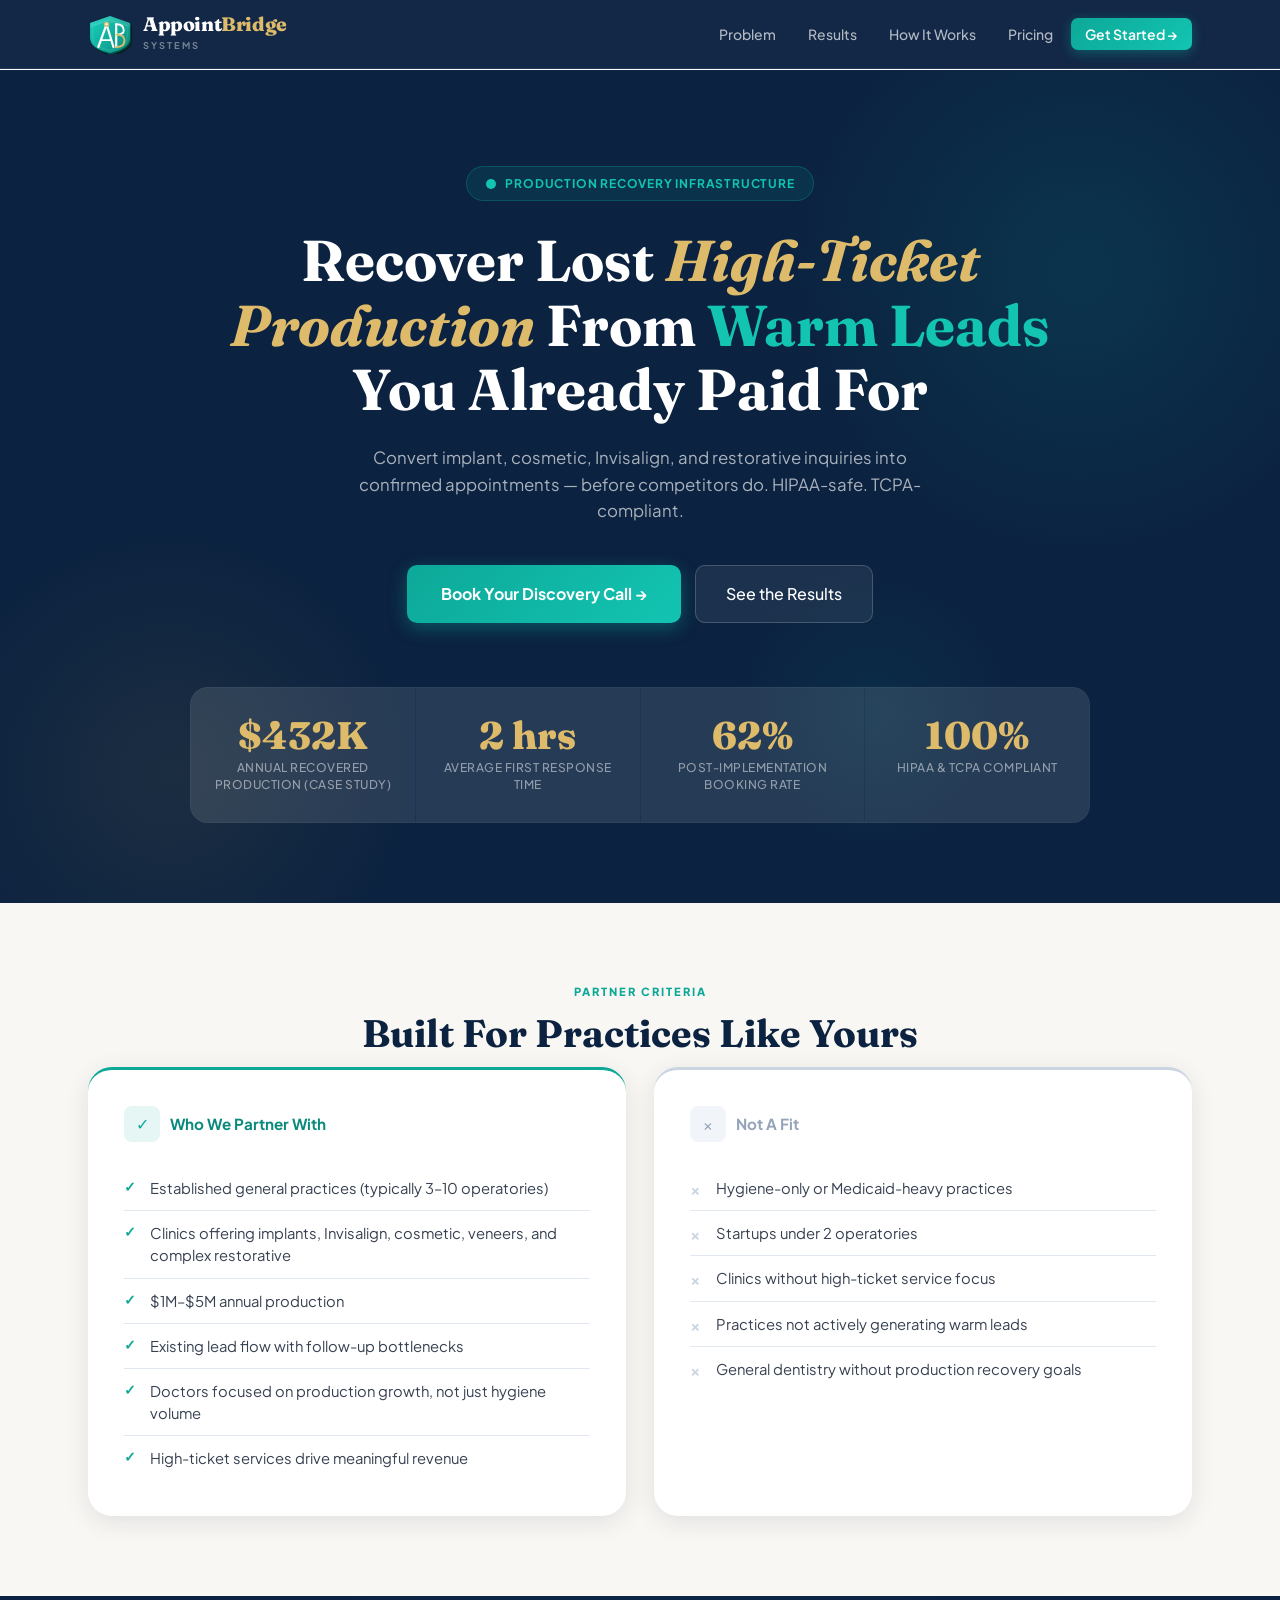
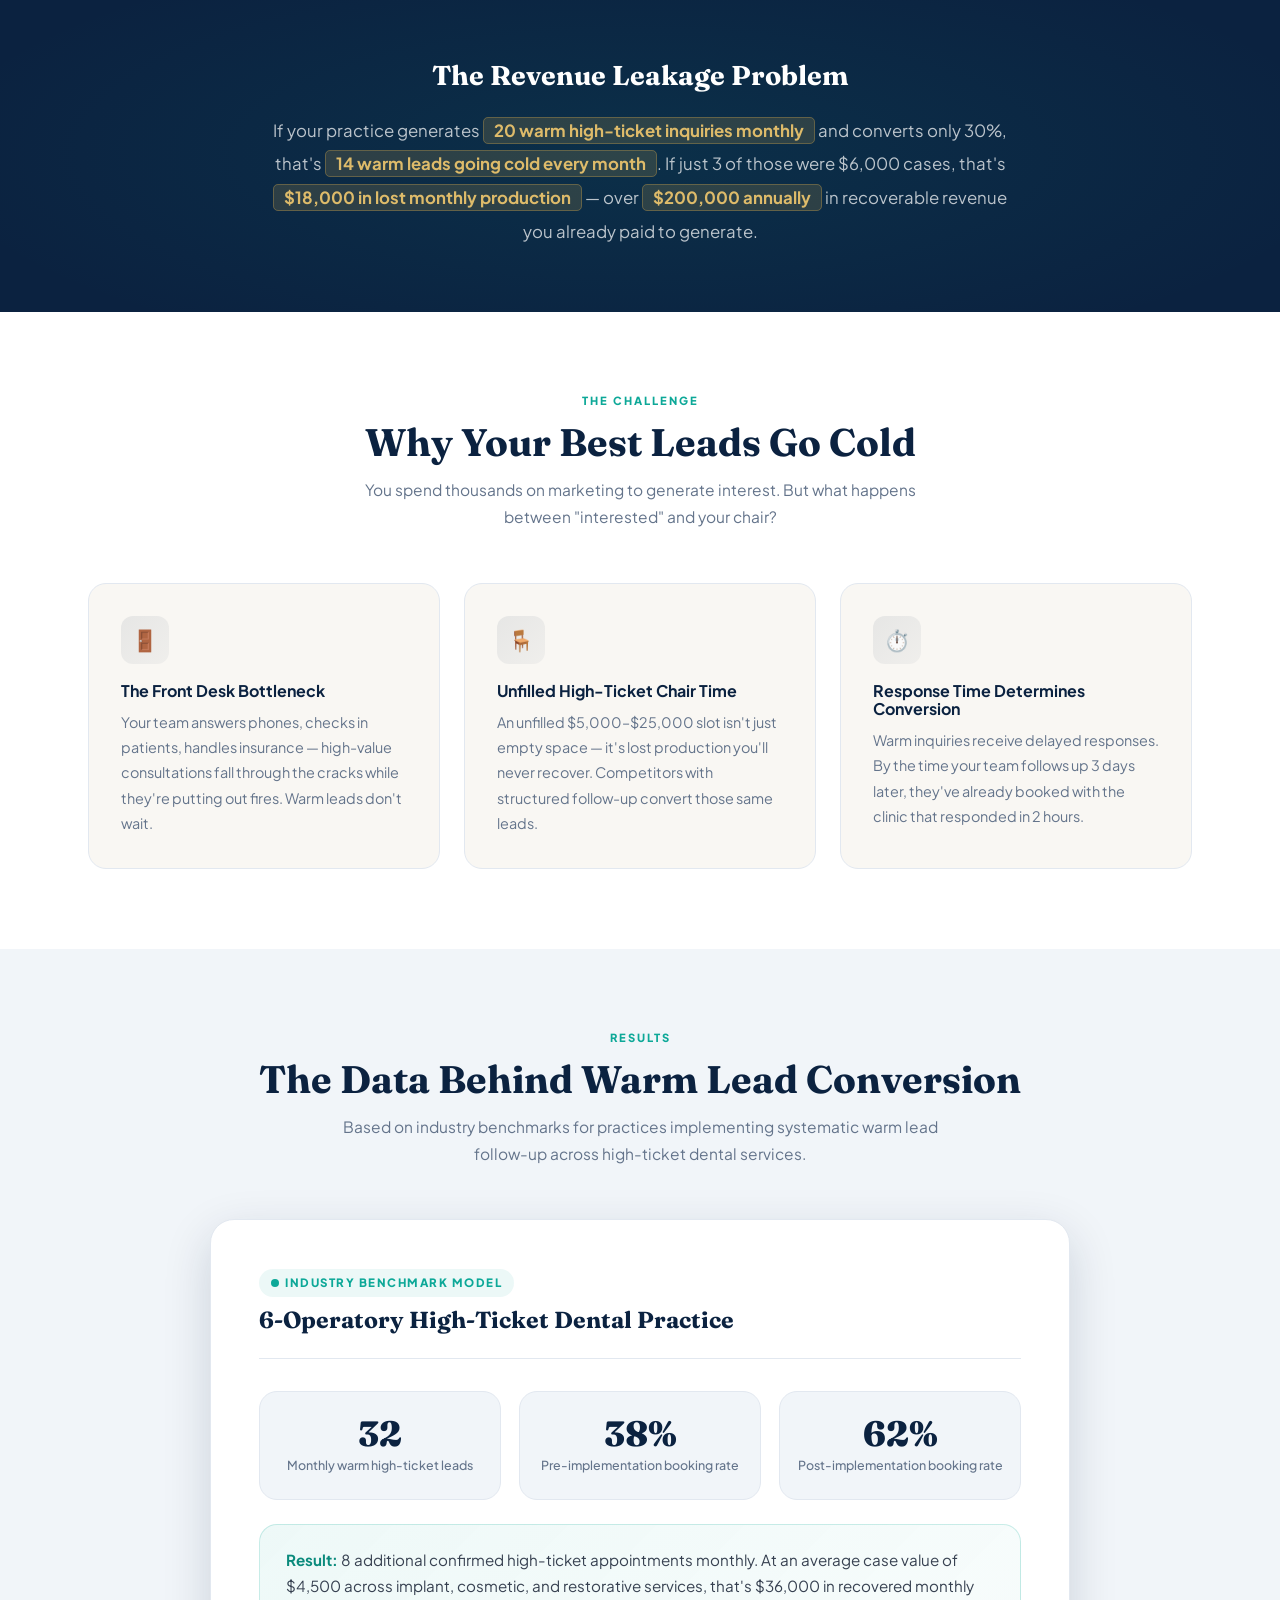
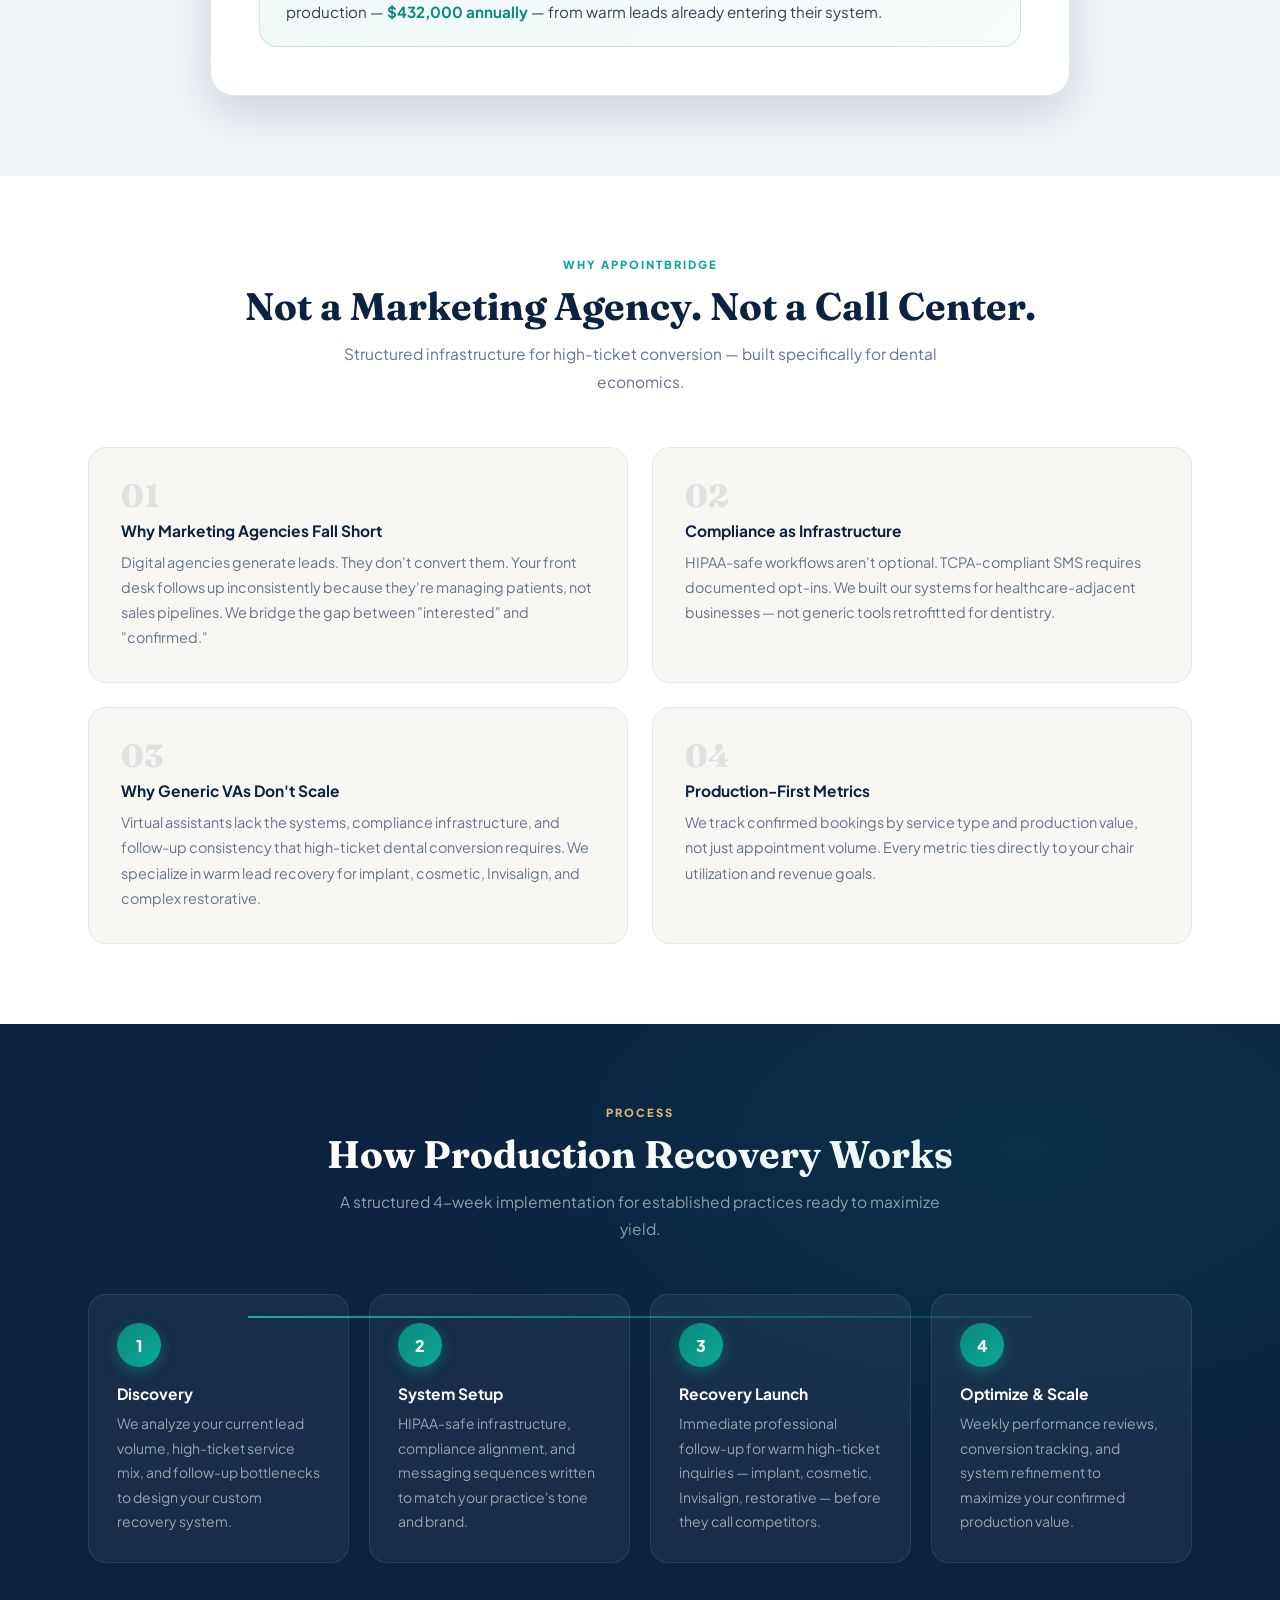
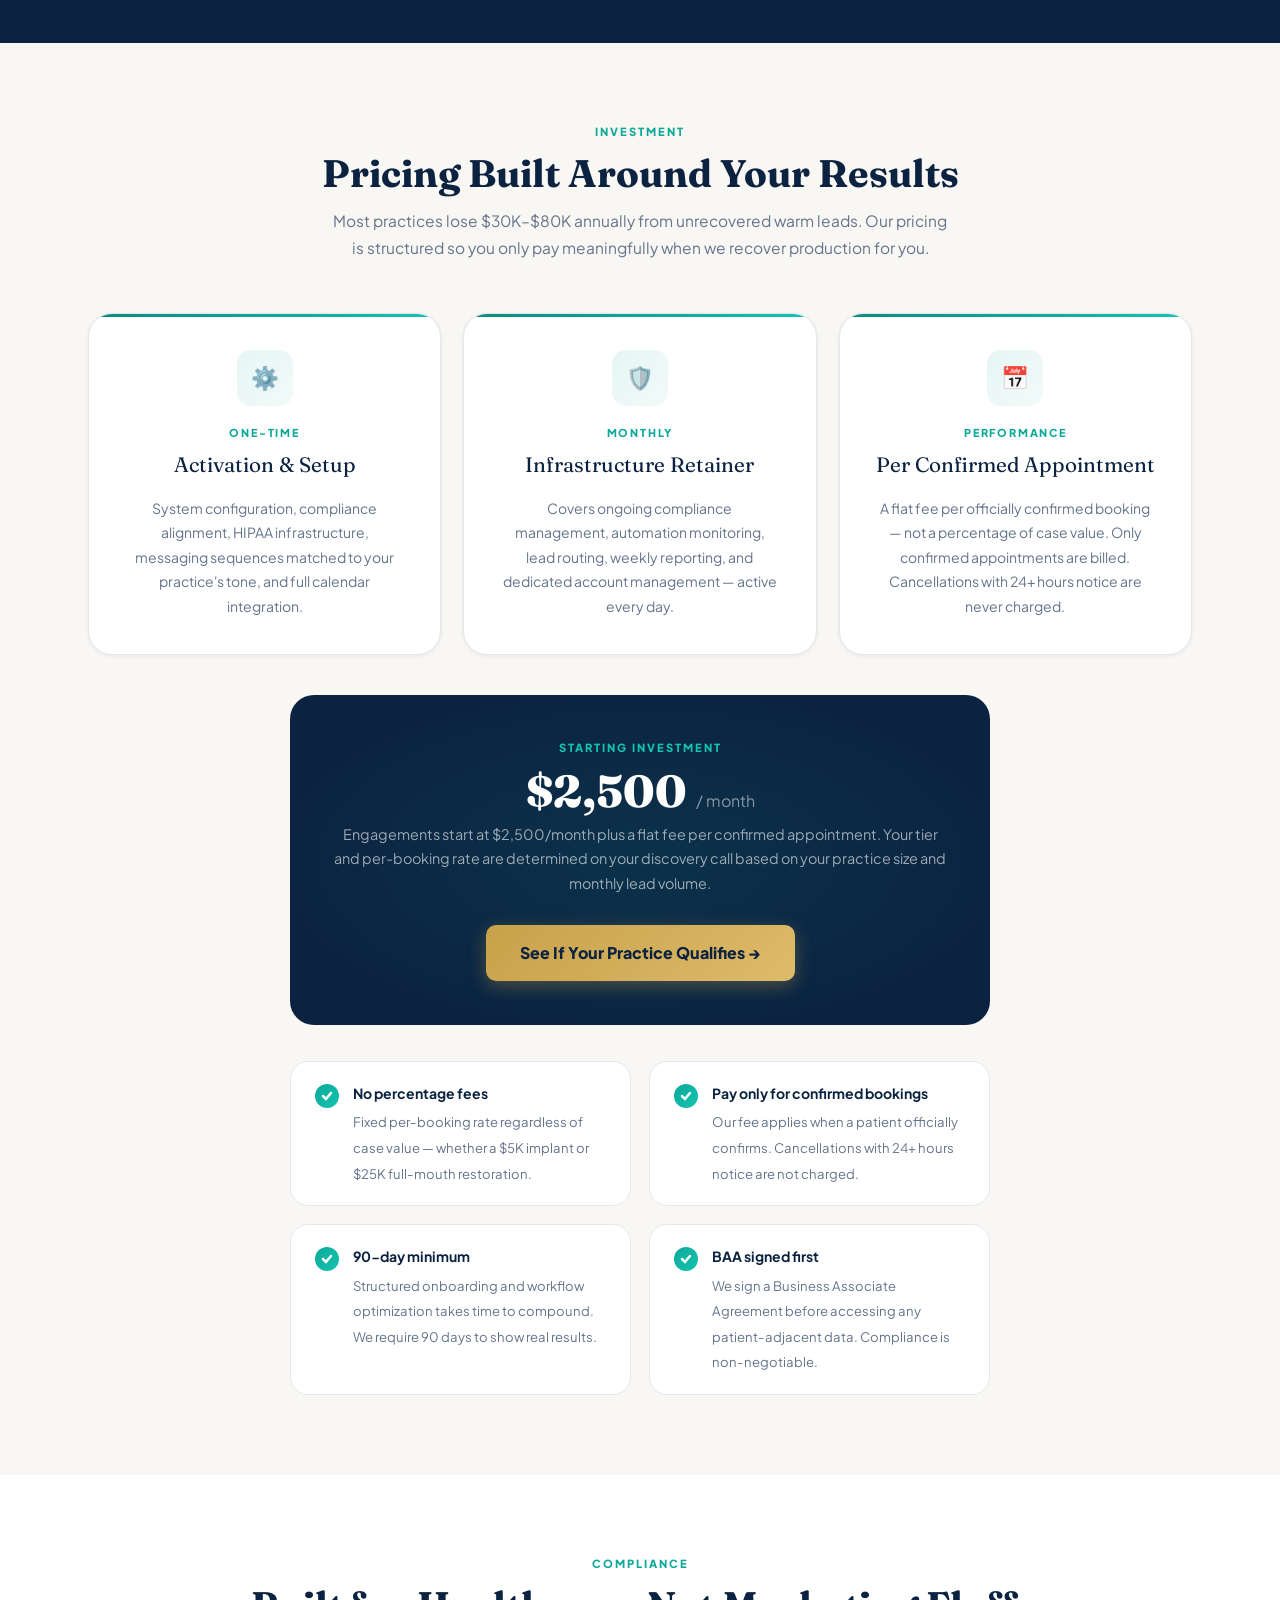
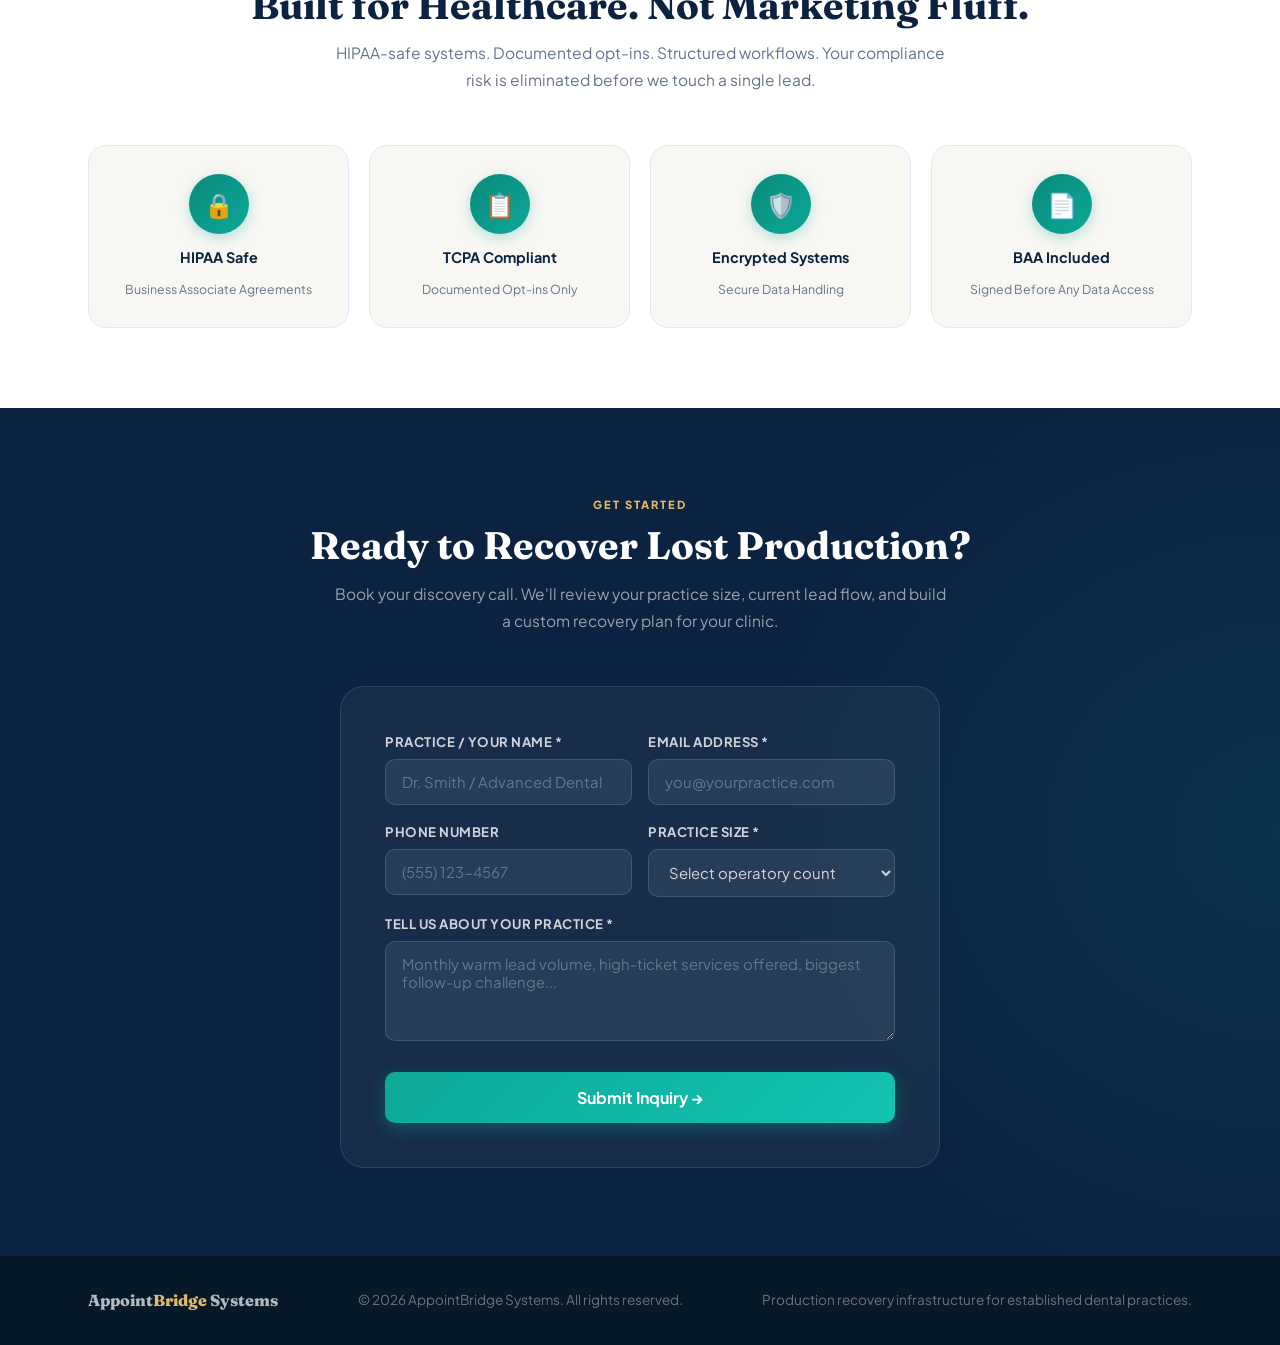
==== commit 5c4e0633: "fix: widen shield viewBox 64x58 to eliminate vertical stretch" ====
--- a/index.html
+++ b/index.html
@@ -267,38 +267,37 @@
 <nav>
   <a href="#" class="logo">
     <div class="logo-mark">
-      <!-- AB-in-shield crest. Pentagon shield with 3-layer 3D depth.
-           AB monogram: A in left half (gold apex dot), B in right half
-           (gold on lower arc). Original geometry — trademarkable. -->
-      <svg viewBox="0 0 56 64" fill="none" xmlns="http://www.w3.org/2000/svg">
+      <!-- AB-in-shield. viewBox 64×58 → renders ~44×40px (wider than tall, no vertical stretch).
+           3-layer depth: shadow +3/+4, mid +1.5/+2, front face. -->
+      <svg viewBox="0 0 64 58" fill="none" xmlns="http://www.w3.org/2000/svg">
         <defs>
-          <linearGradient id="sg" x1="6" y1="4" x2="50" y2="62" gradientUnits="userSpaceOnUse">
+          <linearGradient id="sg" x1="3" y1="3" x2="61" y2="57" gradientUnits="userSpaceOnUse">
             <stop offset="0%" stop-color="#17d4c0"/>
             <stop offset="100%" stop-color="#0a8a7c"/>
           </linearGradient>
         </defs>
         <!-- Deep shadow -->
-        <path d="M28 4 L50 14 L50 36 Q50 54 28 62 Q6 54 6 36 L6 14 Z" fill="#021e1b" transform="translate(3,4)"/>
+        <path d="M32 3 L61 13 L61 35 Q61 50 32 57 Q3 50 3 35 L3 13 Z" fill="#021e1b" transform="translate(3,4)"/>
         <!-- Mid extrusion -->
-        <path d="M28 4 L50 14 L50 36 Q50 54 28 62 Q6 54 6 36 L6 14 Z" fill="#054d46" transform="translate(1.5,2)"/>
+        <path d="M32 3 L61 13 L61 35 Q61 50 32 57 Q3 50 3 35 L3 13 Z" fill="#054d46" transform="translate(1.5,2)"/>
         <!-- Front face -->
-        <path d="M28 4 L50 14 L50 36 Q50 54 28 62 Q6 54 6 36 L6 14 Z" fill="url(#sg)"/>
+        <path d="M32 3 L61 13 L61 35 Q61 50 32 57 Q3 50 3 35 L3 13 Z" fill="url(#sg)"/>
         <!-- Inner crest border -->
-        <path d="M28 9 L46 18 L46 36 Q46 51 28 57 Q10 51 10 36 L10 18 Z" stroke="rgba(255,255,255,0.16)" stroke-width="1" fill="none"/>
+        <path d="M32 8 L57 17 L57 35 Q57 48 32 53 Q7 48 7 35 L7 17 Z" stroke="rgba(255,255,255,0.16)" stroke-width="1" fill="none"/>
         <!-- Top highlight wash -->
-        <path d="M28 4 L50 14 L50 20 Q28 8 6 20 L6 14 Z" fill="rgba(255,255,255,0.09)"/>
+        <path d="M32 3 L61 13 L61 20 Q32 7 3 20 L3 13 Z" fill="rgba(255,255,255,0.09)"/>
         <!-- A: two legs + crossbar -->
-        <polyline points="14,47 22,15 30,47" stroke="white" stroke-width="3.2" stroke-linecap="round" stroke-linejoin="round" fill="none"/>
-        <line x1="17" y1="37" x2="27" y2="37" stroke="white" stroke-width="2.8" stroke-linecap="round"/>
+        <polyline points="15,48 27,15 37,48" stroke="white" stroke-width="3.2" stroke-linecap="round" stroke-linejoin="round" fill="none"/>
+        <line x1="19" y1="38" x2="33" y2="38" stroke="white" stroke-width="2.8" stroke-linecap="round"/>
         <!-- Gold apex dot on A -->
-        <circle cx="22" cy="15" r="3.6" fill="#debb6a"/>
-        <circle cx="22" cy="15" r="1.8" fill="#f5e9cc"/>
+        <circle cx="27" cy="15" r="3.8" fill="#debb6a"/>
+        <circle cx="27" cy="15" r="1.9" fill="#f5e9cc"/>
         <!-- B: spine -->
-        <line x1="33" y1="15" x2="33" y2="47" stroke="white" stroke-width="3.2" stroke-linecap="round"/>
+        <line x1="41" y1="15" x2="41" y2="48" stroke="white" stroke-width="3.2" stroke-linecap="round"/>
         <!-- B top arc — white -->
-        <path d="M33 15 Q43 15 43 24 Q43 29 33 29" stroke="white" stroke-width="2.8" stroke-linecap="round" fill="none"/>
+        <path d="M41 15 Q52 15 52 24 Q52 30 41 30" stroke="white" stroke-width="2.8" stroke-linecap="round" fill="none"/>
         <!-- B bottom arc — gold -->
-        <path d="M33 29 Q44 29 44 37 Q44 47 33 47" stroke="#debb6a" stroke-width="2.8" stroke-linecap="round" fill="none"/>
+        <path d="M41 30 Q53 30 53 38 Q53 48 41 48" stroke="#debb6a" stroke-width="2.8" stroke-linecap="round" fill="none"/>
       </svg>
     </div>
     <div>
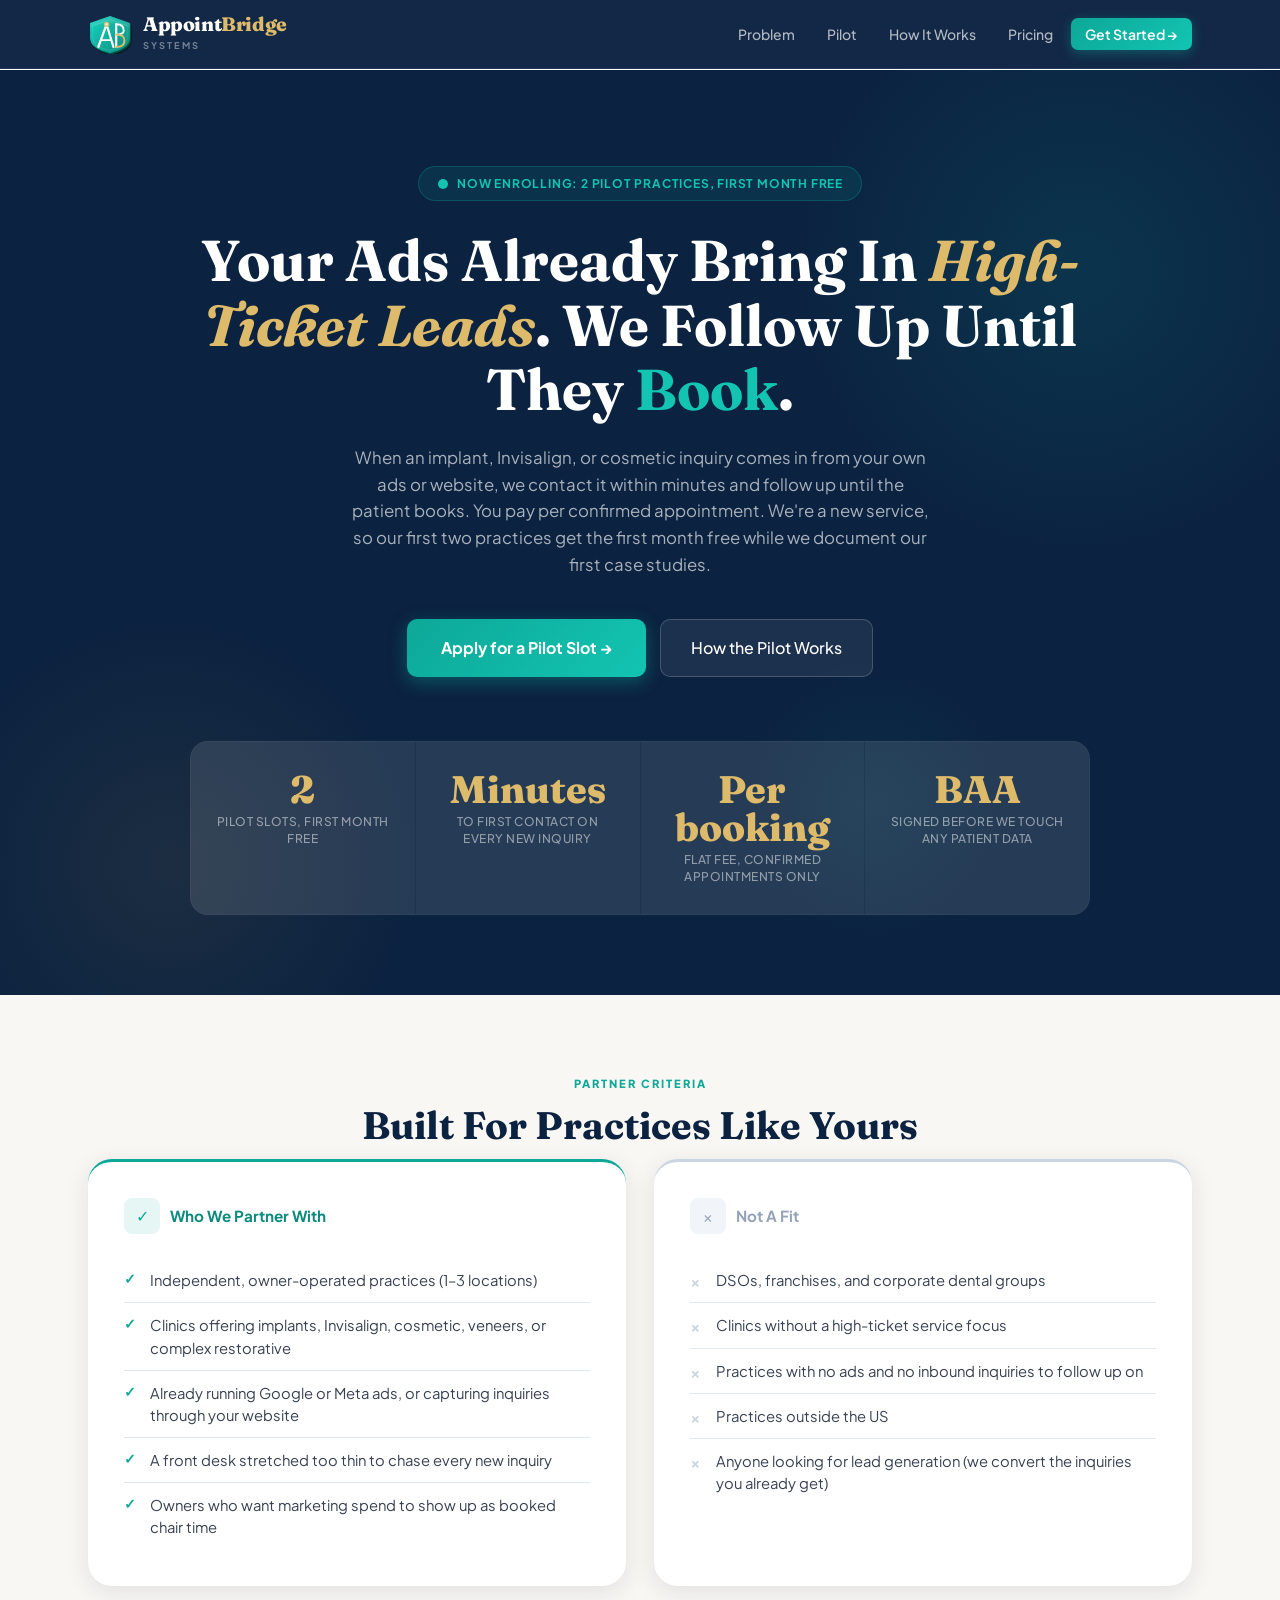
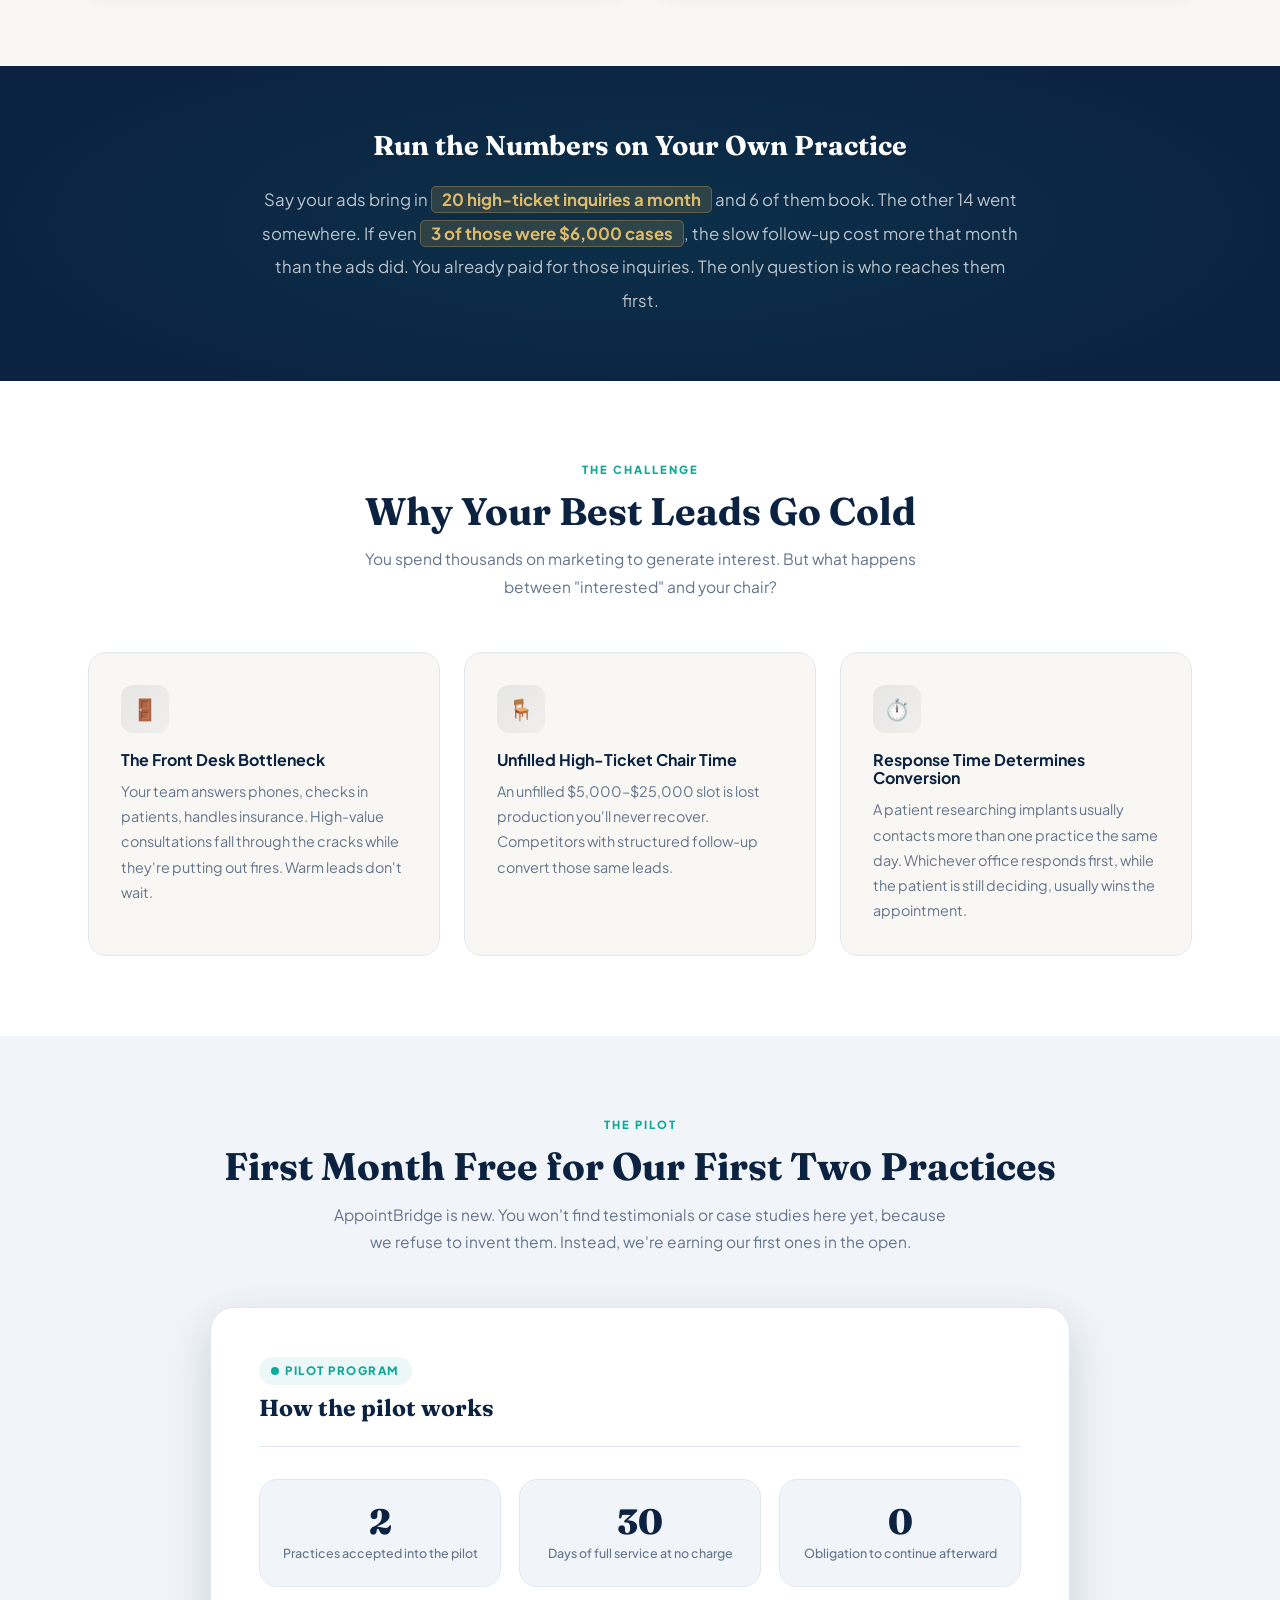
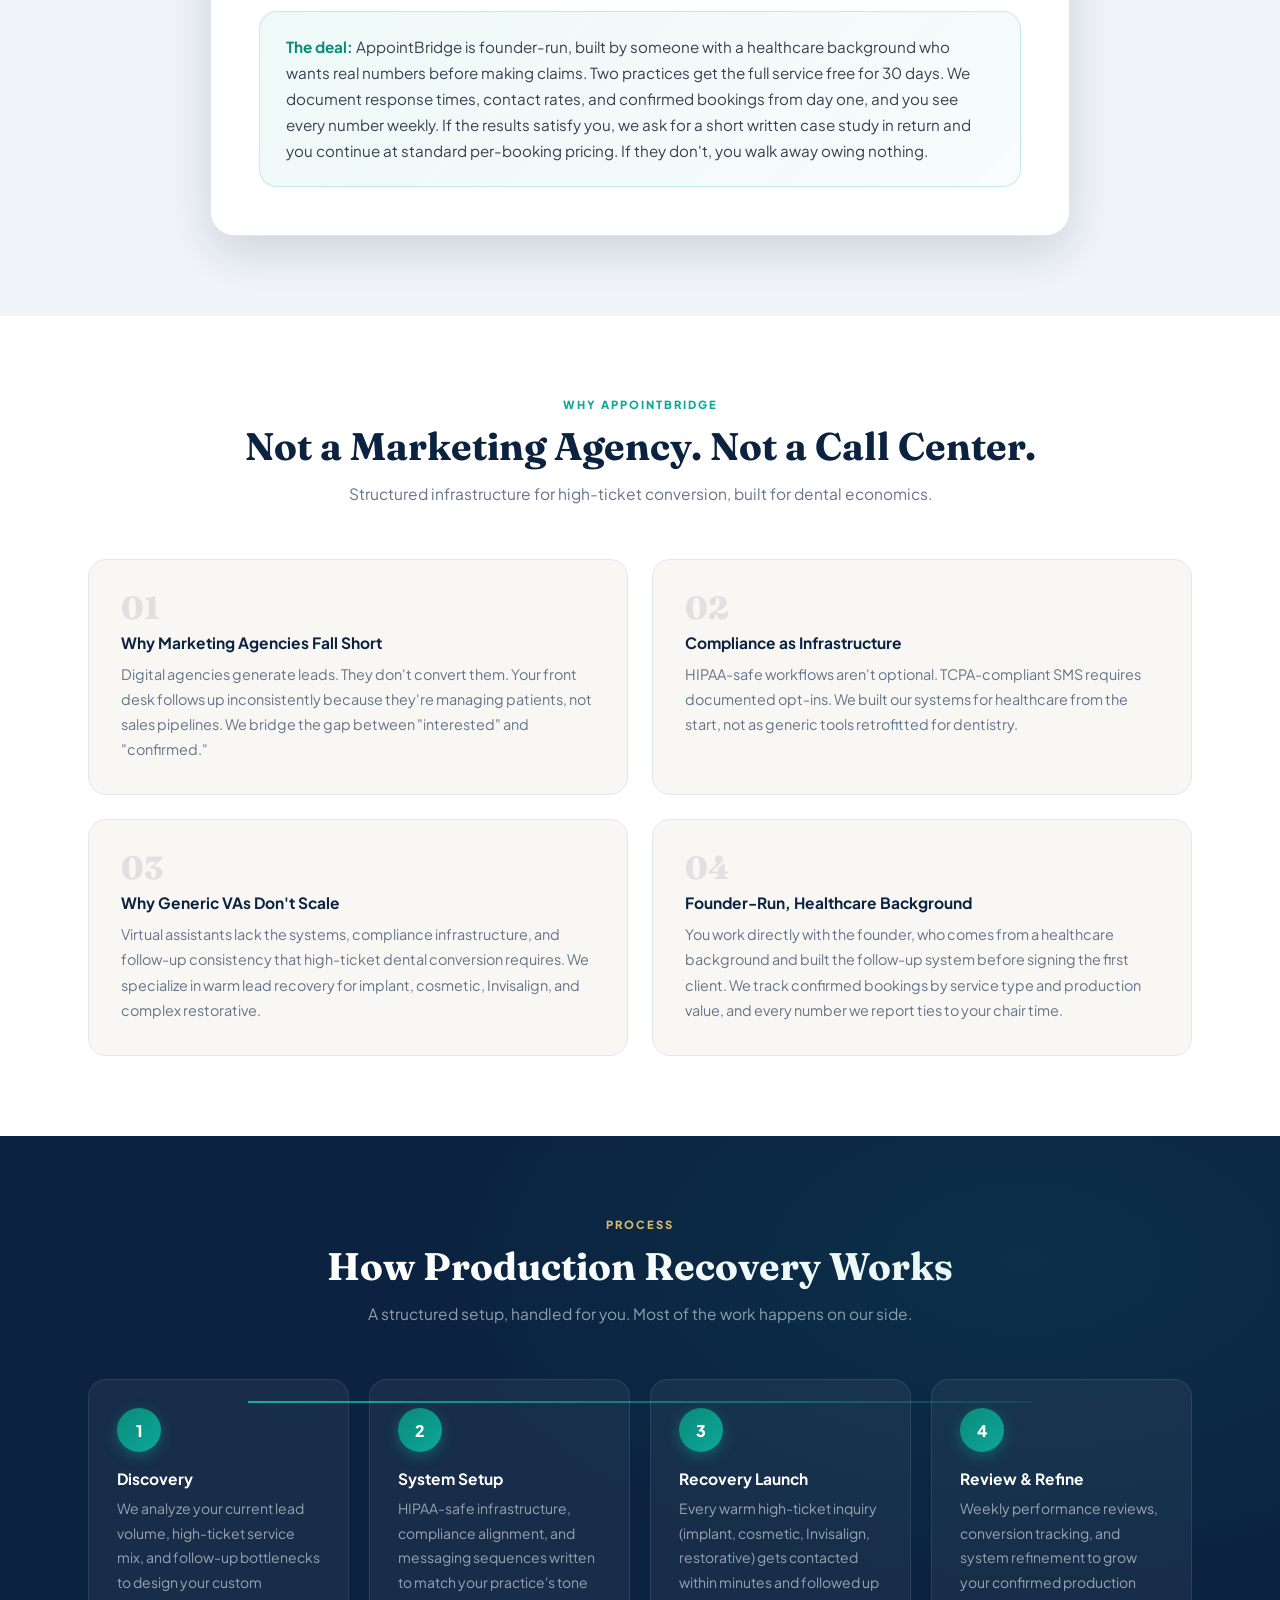
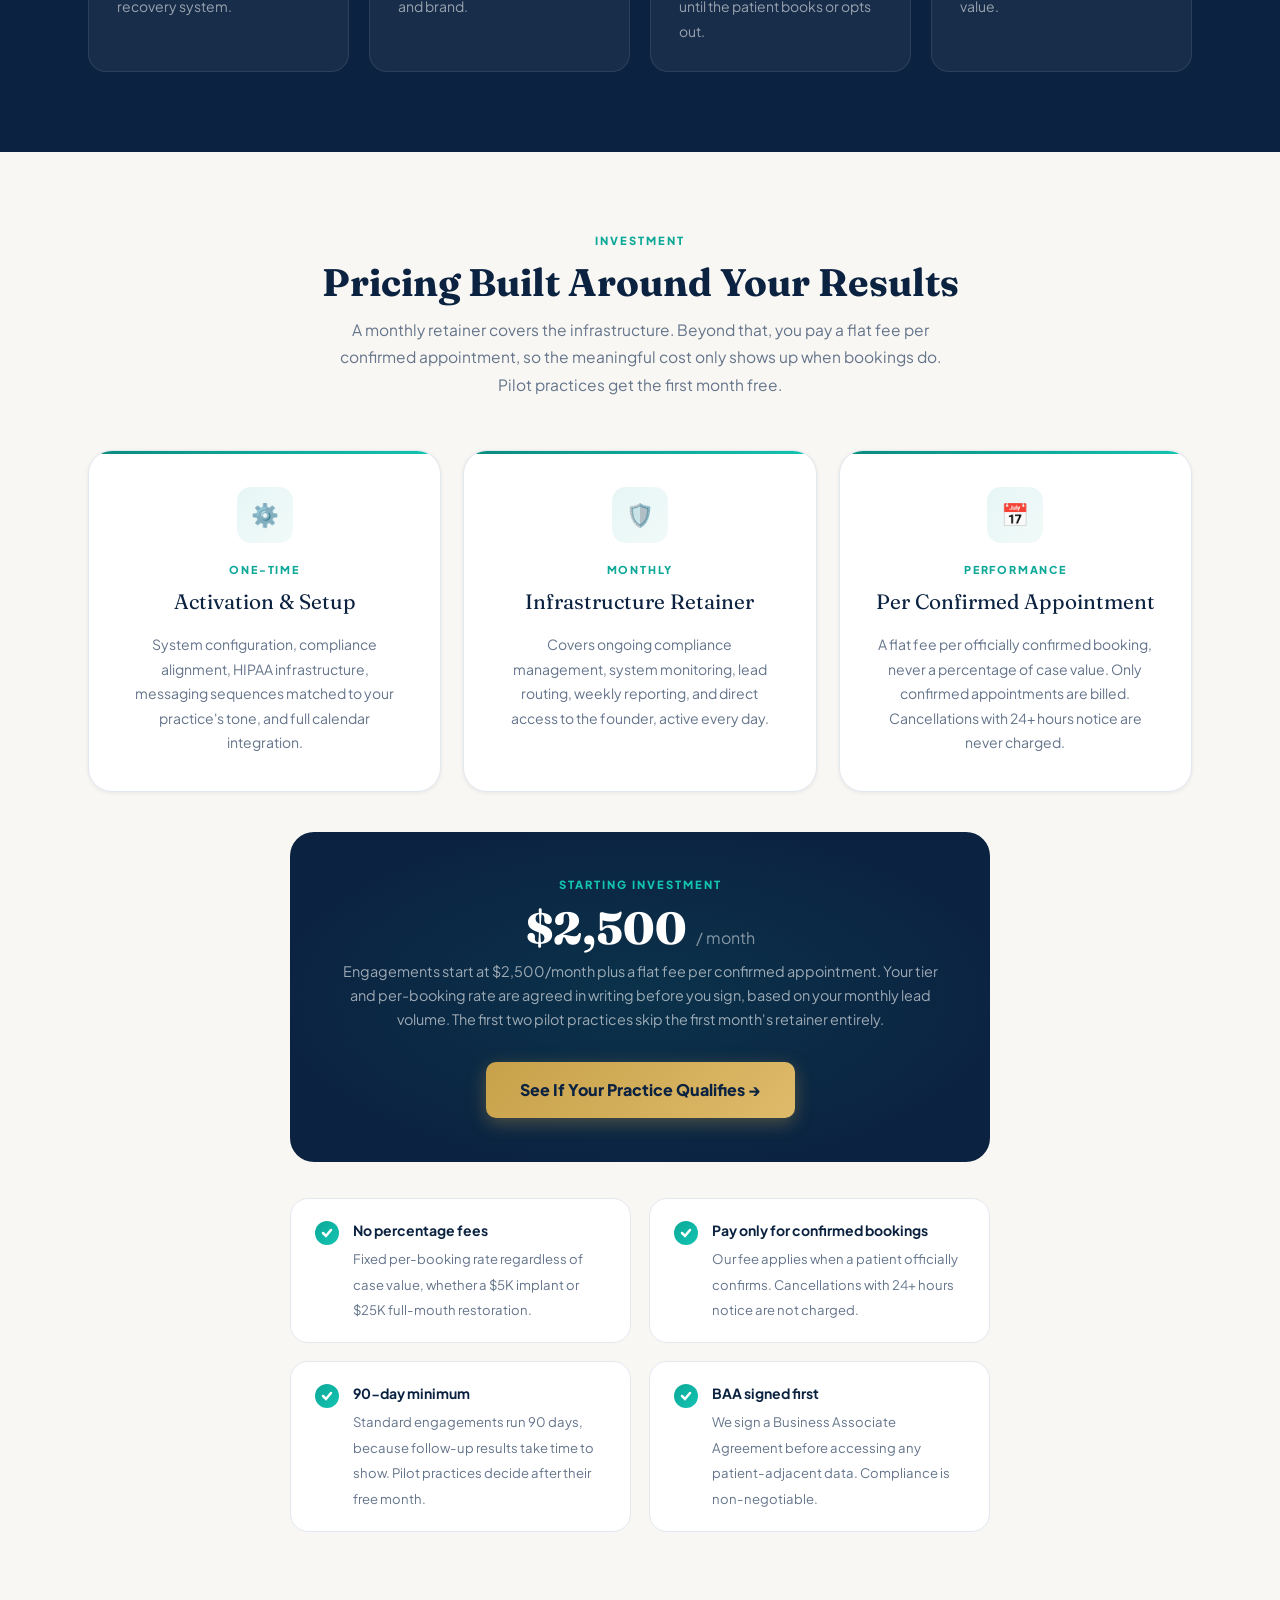
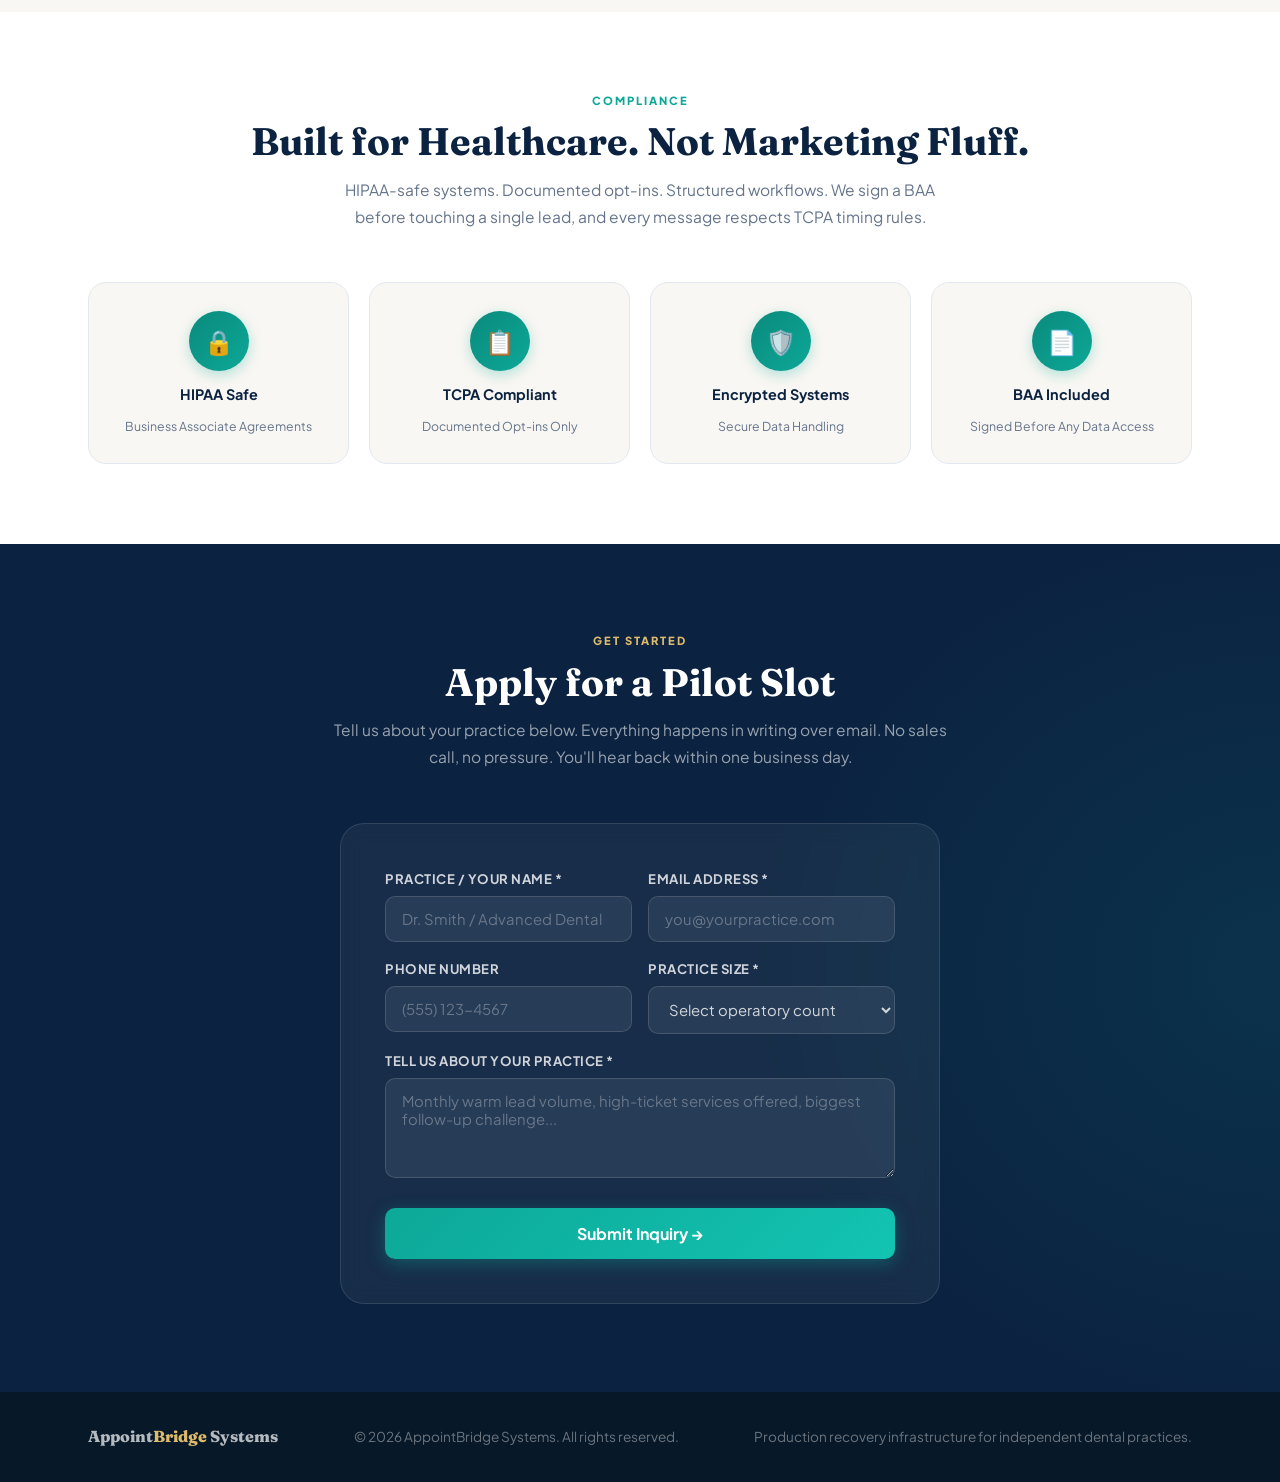
==== commit 5ebc37b3: "fix: strip fabricated proof, honest founder-led pilot positioning Remove $432K case study, 62% rate," ====
--- a/index.html
+++ b/index.html
@@ -4,7 +4,7 @@
 <meta charset="UTF-8">
 <meta name="viewport" content="width=device-width, initial-scale=1.0">
 <title>AppointBridge | Dental Lead Conversion Infrastructure</title>
-<meta name="description" content="Convert warm implant, cosmetic, and Invisalign inquiries into confirmed appointments. HIPAA-safe. TCPA-compliant. Built for established dental practices.">
+<meta name="description" content="Convert warm implant, cosmetic, and Invisalign inquiries into confirmed appointments. HIPAA-safe. TCPA-compliant. Built for independent dental practices.">
 <link rel="preconnect" href="https://fonts.googleapis.com">
 <link href="https://fonts.googleapis.com/css2?family=Plus+Jakarta+Sans:wght@300;400;500;600;700;800&family=Fraunces:ital,wght@0,700;0,800;1,700&display=swap" rel="stylesheet">
 <style>
@@ -308,176 +308,13 @@
   <button class="menu-toggle" onclick="document.getElementById('nav').classList.toggle('open')">☰</button>
   <ul class="nav-links" id="nav">
     <li><a href="#problem" onclick="this.closest('ul').classList.remove('open')">Problem</a></li>
-    <li><a href="#proof" onclick="this.closest('ul').classList.remove('open')">Results</a></li>
+    <li><a href="#proof" onclick="this.closest('ul').classList.remove('open')">Pilot</a></li>
     <li><a href="#solution" onclick="this.closest('ul').classList.remove('open')">How It Works</a></li>
     <li><a href="#pricing" onclick="this.closest('ul').classList.remove('open')">Pricing</a></li>
     <li><a href="#contact" class="nav-cta" onclick="this.closest('ul').classList.remove('open')">Get Started →</a></li>
   </ul>
 </nav>
 </header>
-
-<!-- LOGO PICKER REMOVED -->
-<div style="display:none"><div>
-
-    <!-- OPTION 1: AB MONOGRAM -->
-    <div class="picker-card">
-      <div class="picker-svg-wrap">
-        <svg viewBox="0 0 56 56" fill="none" xmlns="http://www.w3.org/2000/svg">
-          <defs>
-            <linearGradient id="g1" x1="3" y1="4" x2="47" y2="48" gradientUnits="userSpaceOnUse">
-              <stop offset="0%" stop-color="#17d4c0"/><stop offset="100%" stop-color="#0a8a7c"/>
-            </linearGradient>
-          </defs>
-          <!-- 3D layers -->
-          <rect x="8" y="10" width="44" height="44" rx="11" fill="#032e2a"/>
-          <rect x="5" y="7"  width="44" height="44" rx="11" fill="#065c53"/>
-          <rect x="3" y="4"  width="44" height="44" rx="11" fill="url(#g1)"/>
-          <!-- Top highlight -->
-          <rect x="3" y="4" width="44" height="20" rx="11" fill="white" opacity="0.07"/>
-          <!-- Letter A -->
-          <polyline points="10,43 21,13 32,43" stroke="white" stroke-width="3.2" stroke-linecap="round" stroke-linejoin="round" fill="none"/>
-          <line x1="13.5" y1="33" x2="28.5" y2="33" stroke="white" stroke-width="2.8" stroke-linecap="round"/>
-          <!-- Letter B spine -->
-          <line x1="35" y1="13" x2="35" y2="43" stroke="white" stroke-width="3.2" stroke-linecap="round"/>
-          <!-- B top bump -->
-          <path d="M35 13 Q46 13 46 22 Q46 28 35 28" stroke="white" stroke-width="2.8" stroke-linecap="round" fill="none"/>
-          <!-- B bottom bump — gold -->
-          <path d="M35 28 Q48 28 48 35 Q48 43 35 43" stroke="#debb6a" stroke-width="2.8" stroke-linecap="round" fill="none"/>
-        </svg>
-      </div>
-      <div class="picker-num">Option 1</div>
-      <div class="picker-desc">AB Monogram</div>
-    </div>
-
-    <!-- OPTION 2: TOOTH -->
-    <div class="picker-card">
-      <div class="picker-svg-wrap">
-        <svg viewBox="0 0 56 56" fill="none" xmlns="http://www.w3.org/2000/svg">
-          <defs>
-            <linearGradient id="g2" x1="3" y1="4" x2="47" y2="48" gradientUnits="userSpaceOnUse">
-              <stop offset="0%" stop-color="#17d4c0"/><stop offset="100%" stop-color="#0a8a7c"/>
-            </linearGradient>
-          </defs>
-          <rect x="8" y="10" width="44" height="44" rx="11" fill="#032e2a"/>
-          <rect x="5" y="7"  width="44" height="44" rx="11" fill="#065c53"/>
-          <rect x="3" y="4"  width="44" height="44" rx="11" fill="url(#g2)"/>
-          <rect x="3" y="4" width="44" height="20" rx="11" fill="white" opacity="0.07"/>
-          <!-- Tooth crown (dome with double cusp top) -->
-          <path d="M14 30 C14 22 18 11 22 11 C24 9 24 13 28 15 C32 13 32 9 34 11 C38 11 42 22 42 30 C42 36 38 40 28 40 C18 40 14 36 14 30 Z" fill="white" opacity="0.9"/>
-          <!-- Left root -->
-          <rect x="20" y="40" width="5" height="8" rx="2.5" fill="white" opacity="0.85"/>
-          <!-- Right root -->
-          <rect x="31" y="40" width="5" height="8" rx="2.5" fill="white" opacity="0.85"/>
-          <!-- Gold arc across crown — the bridge/appointment connection -->
-          <path d="M17 25 Q28 15 39 25" stroke="#debb6a" stroke-width="2.8" fill="none" stroke-linecap="round"/>
-          <!-- Gold dot at arc apex -->
-          <circle cx="28" cy="17" r="3" fill="#debb6a"/>
-        </svg>
-      </div>
-      <div class="picker-num">Option 2</div>
-      <div class="picker-desc">Dental Tooth</div>
-    </div>
-
-    <!-- OPTION 3: CALENDAR + ARC -->
-    <div class="picker-card">
-      <div class="picker-svg-wrap">
-        <svg viewBox="0 0 56 56" fill="none" xmlns="http://www.w3.org/2000/svg">
-          <defs>
-            <linearGradient id="g3" x1="3" y1="4" x2="47" y2="48" gradientUnits="userSpaceOnUse">
-              <stop offset="0%" stop-color="#17d4c0"/><stop offset="100%" stop-color="#0a8a7c"/>
-            </linearGradient>
-          </defs>
-          <rect x="8" y="10" width="44" height="44" rx="11" fill="#032e2a"/>
-          <rect x="5" y="7"  width="44" height="44" rx="11" fill="#065c53"/>
-          <rect x="3" y="4"  width="44" height="44" rx="11" fill="url(#g3)"/>
-          <rect x="3" y="4" width="44" height="20" rx="11" fill="white" opacity="0.07"/>
-          <!-- Calendar body -->
-          <rect x="10" y="16" width="36" height="29" rx="4" fill="rgba(255,255,255,0.13)" stroke="rgba(255,255,255,0.22)" stroke-width="1"/>
-          <!-- Calendar header bar -->
-          <rect x="10" y="16" width="36" height="8" rx="3" fill="rgba(255,255,255,0.25)"/>
-          <!-- Binding pegs -->
-          <line x1="20" y1="13" x2="20" y2="20" stroke="white" stroke-width="2.5" stroke-linecap="round"/>
-          <line x1="36" y1="13" x2="36" y2="20" stroke="white" stroke-width="2.5" stroke-linecap="round"/>
-          <!-- Grid row 1 -->
-          <rect x="12" y="27" width="7" height="5" rx="1.5" fill="rgba(255,255,255,0.35)"/>
-          <rect x="22" y="27" width="7" height="5" rx="1.5" fill="rgba(255,255,255,0.35)"/>
-          <rect x="32" y="27" width="7" height="5" rx="1.5" fill="rgba(255,255,255,0.35)"/>
-          <!-- Grid row 2 -->
-          <rect x="12" y="35" width="7" height="5" rx="1.5" fill="rgba(255,255,255,0.35)"/>
-          <!-- Gold appointment square -->
-          <rect x="22" y="35" width="7" height="5" rx="1.5" fill="#debb6a"/>
-          <circle cx="25.5" cy="37.5" r="1.8" fill="white"/>
-          <rect x="32" y="35" width="7" height="5" rx="1.5" fill="rgba(255,255,255,0.35)"/>
-          <!-- Gold arc over calendar = the bridge -->
-          <path d="M12 27 Q28 10 44 27" stroke="#debb6a" stroke-width="2.5" fill="none" stroke-linecap="round"/>
-        </svg>
-      </div>
-      <div class="picker-num">Option 3</div>
-      <div class="picker-desc">Calendar + Arc</div>
-    </div>
-
-    <!-- OPTION 4: SHIELD / CREST -->
-    <div class="picker-card">
-      <div class="picker-svg-wrap">
-        <svg viewBox="0 0 56 58" fill="none" xmlns="http://www.w3.org/2000/svg">
-          <defs>
-            <linearGradient id="g4" x1="5" y1="3" x2="51" y2="57" gradientUnits="userSpaceOnUse">
-              <stop offset="0%" stop-color="#17d4c0"/><stop offset="100%" stop-color="#0a8a7c"/>
-            </linearGradient>
-          </defs>
-          <!-- Shield shadow -->
-          <path d="M28 6 L52 17 L52 37 Q52 53 28 59 Q4 53 4 37 L4 17 Z" fill="#032e2a" transform="translate(2,3)"/>
-          <!-- Shield mid -->
-          <path d="M28 6 L52 17 L52 37 Q52 53 28 59 Q4 53 4 37 L4 17 Z" fill="#065c53" transform="translate(1,1.5)"/>
-          <!-- Shield front face -->
-          <path d="M28 4 L52 15 L52 36 Q52 52 28 58 Q4 52 4 36 L4 15 Z" fill="url(#g4)"/>
-          <!-- Inner shield highlight ring -->
-          <path d="M28 9 L47 18 L47 35 Q47 48 28 53 Q9 48 9 35 L9 18 Z" stroke="rgba(255,255,255,0.15)" stroke-width="1" fill="none"/>
-          <!-- Inner A-shape (arch / letter A) -->
-          <polyline points="18,44 28,20 38,44" stroke="white" stroke-width="3" stroke-linecap="round" stroke-linejoin="round" fill="none"/>
-          <line x1="21" y1="36" x2="35" y2="36" stroke="white" stroke-width="2.5" stroke-linecap="round"/>
-          <!-- Gold apex dot -->
-          <circle cx="28" cy="20" r="4" fill="#debb6a"/>
-          <circle cx="28" cy="20" r="2" fill="#f5e9cc"/>
-        </svg>
-      </div>
-      <div class="picker-num">Option 4</div>
-      <div class="picker-desc">Shield / Crest</div>
-    </div>
-
-    <!-- OPTION 5: CONNECTION NODES -->
-    <div class="picker-card">
-      <div class="picker-svg-wrap">
-        <svg viewBox="0 0 56 56" fill="none" xmlns="http://www.w3.org/2000/svg">
-          <defs>
-            <linearGradient id="g5" x1="3" y1="4" x2="47" y2="48" gradientUnits="userSpaceOnUse">
-              <stop offset="0%" stop-color="#17d4c0"/><stop offset="100%" stop-color="#0a8a7c"/>
-            </linearGradient>
-          </defs>
-          <rect x="8" y="10" width="44" height="44" rx="11" fill="#032e2a"/>
-          <rect x="5" y="7"  width="44" height="44" rx="11" fill="#065c53"/>
-          <rect x="3" y="4"  width="44" height="44" rx="11" fill="url(#g5)"/>
-          <rect x="3" y="4" width="44" height="20" rx="11" fill="white" opacity="0.07"/>
-          <!-- Left node — clinic/lead -->
-          <circle cx="16" cy="34" r="9" fill="rgba(255,255,255,0.15)" stroke="rgba(255,255,255,0.5)" stroke-width="2"/>
-          <circle cx="16" cy="34" r="4" fill="white" opacity="0.85"/>
-          <!-- Right node — patient/appointment -->
-          <circle cx="40" cy="34" r="9" fill="rgba(255,255,255,0.15)" stroke="rgba(255,255,255,0.5)" stroke-width="2"/>
-          <circle cx="40" cy="34" r="4" fill="white" opacity="0.85"/>
-          <!-- Connecting arc — the bridge -->
-          <path d="M16 34 Q28 12 40 34" stroke="rgba(255,255,255,0.6)" stroke-width="2.5" fill="none" stroke-linecap="round"/>
-          <!-- Gold midpoint — the appointment being made -->
-          <circle cx="28" cy="16" r="6" fill="#debb6a"/>
-          <circle cx="28" cy="16" r="3" fill="#f5e9cc"/>
-        </svg>
-      </div>
-      <div class="picker-num">Option 5</div>
-      <div class="picker-desc">Connection Nodes</div>
-    </div>
-
-  </div>
-</div>
-</div>
 
 <!-- HERO -->
 <section class="hero">
@@ -488,30 +325,30 @@
     <div class="hero-inner">
       <div class="hero-badge">
         <svg width="12" height="12" viewBox="0 0 12 12" fill="currentColor"><circle cx="6" cy="6" r="5"/></svg>
-        Production Recovery Infrastructure
-      </div>
-      <h1>Recover Lost <em>High-Ticket Production</em> From <strong>Warm Leads</strong> You Already Paid For</h1>
-      <p class="hero-sub">Convert implant, cosmetic, Invisalign, and restorative inquiries into confirmed appointments — before competitors do. HIPAA-safe. TCPA-compliant.</p>
+        Now Enrolling: 2 Pilot Practices, First Month Free
+      </div>
+      <h1>Your Ads Already Bring In <em>High-Ticket Leads</em>. We Follow Up Until They <strong>Book</strong>.</h1>
+      <p class="hero-sub">When an implant, Invisalign, or cosmetic inquiry comes in from your own ads or website, we contact it within minutes and follow up until the patient books. You pay per confirmed appointment. We're a new service, so our first two practices get the first month free while we document our first case studies.</p>
       <div class="hero-actions">
-        <a href="#contact" class="btn-primary">Book Your Discovery Call →</a>
-        <a href="#proof" class="btn-ghost">See the Results</a>
+        <a href="#contact" class="btn-primary">Apply for a Pilot Slot →</a>
+        <a href="#proof" class="btn-ghost">How the Pilot Works</a>
       </div>
       <div class="hero-stats">
         <div class="hero-stat">
-          <span class="hero-stat-num">$432K</span>
-          <div class="hero-stat-label">Annual recovered production (case study)</div>
+          <span class="hero-stat-num">2</span>
+          <div class="hero-stat-label">Pilot slots, first month free</div>
         </div>
         <div class="hero-stat">
-          <span class="hero-stat-num">2 hrs</span>
-          <div class="hero-stat-label">Average first response time</div>
+          <span class="hero-stat-num">Minutes</span>
+          <div class="hero-stat-label">To first contact on every new inquiry</div>
         </div>
         <div class="hero-stat">
-          <span class="hero-stat-num">62%</span>
-          <div class="hero-stat-label">Post-implementation booking rate</div>
+          <span class="hero-stat-num">Per booking</span>
+          <div class="hero-stat-label">Flat fee, confirmed appointments only</div>
         </div>
         <div class="hero-stat">
-          <span class="hero-stat-num">100%</span>
-          <div class="hero-stat-label">HIPAA &amp; TCPA compliant</div>
+          <span class="hero-stat-num">BAA</span>
+          <div class="hero-stat-label">Signed before we touch any patient data</div>
         </div>
       </div>
     </div>
@@ -530,12 +367,11 @@
         <h3>Who We Partner With</h3>
       </div>
       <ul>
-        <li>Established general practices (typically 3–10 operatories)</li>
-        <li>Clinics offering implants, Invisalign, cosmetic, veneers, and complex restorative</li>
-        <li>$1M–$5M annual production</li>
-        <li>Existing lead flow with follow-up bottlenecks</li>
-        <li>Doctors focused on production growth, not just hygiene volume</li>
-        <li>High-ticket services drive meaningful revenue</li>
+        <li>Independent, owner-operated practices (1–3 locations)</li>
+        <li>Clinics offering implants, Invisalign, cosmetic, veneers, or complex restorative</li>
+        <li>Already running Google or Meta ads, or capturing inquiries through your website</li>
+        <li>A front desk stretched too thin to chase every new inquiry</li>
+        <li>Owners who want marketing spend to show up as booked chair time</li>
       </ul>
     </div>
     <div class="icp-col bad reveal" style="transition-delay:.12s">
@@ -544,11 +380,11 @@
         <h3>Not A Fit</h3>
       </div>
       <ul>
-        <li>Hygiene-only or Medicaid-heavy practices</li>
-        <li>Startups under 2 operatories</li>
-        <li>Clinics without high-ticket service focus</li>
-        <li>Practices not actively generating warm leads</li>
-        <li>General dentistry without production recovery goals</li>
+        <li>DSOs, franchises, and corporate dental groups</li>
+        <li>Clinics without a high-ticket service focus</li>
+        <li>Practices with no ads and no inbound inquiries to follow up on</li>
+        <li>Practices outside the US</li>
+        <li>Anyone looking for lead generation (we convert the inquiries you already get)</li>
       </ul>
     </div>
   </div>
@@ -559,9 +395,9 @@
 <div class="math-wrap">
 <div class="container">
   <div class="math-box reveal">
-    <h3>The Revenue Leakage Problem</h3>
+    <h3>Run the Numbers on Your Own Practice</h3>
     <p class="math-text">
-      If your practice generates <span class="math-highlight">20 warm high-ticket inquiries monthly</span> and converts only 30%, that's <span class="math-highlight">14 warm leads going cold every month</span>. If just 3 of those were $6,000 cases, that's <span class="math-highlight">$18,000 in lost monthly production</span> — over <span class="math-highlight">$200,000 annually</span> in recoverable revenue you already paid to generate.
+      Say your ads bring in <span class="math-highlight">20 high-ticket inquiries a month</span> and 6 of them book. The other 14 went somewhere. If even <span class="math-highlight">3 of those were $6,000 cases</span>, the slow follow-up cost more that month than the ads did. You already paid for those inquiries. The only question is who reaches them first.
     </p>
   </div>
 </div>
@@ -577,17 +413,17 @@
     <div class="problem-card reveal">
       <div class="problem-icon">🚪</div>
       <h3>The Front Desk Bottleneck</h3>
-      <p>Your team answers phones, checks in patients, handles insurance — high-value consultations fall through the cracks while they're putting out fires. Warm leads don't wait.</p>
+      <p>Your team answers phones, checks in patients, handles insurance. High-value consultations fall through the cracks while they're putting out fires. Warm leads don't wait.</p>
     </div>
     <div class="problem-card reveal" style="transition-delay:.1s">
       <div class="problem-icon">🪑</div>
       <h3>Unfilled High-Ticket Chair Time</h3>
-      <p>An unfilled $5,000–$25,000 slot isn't just empty space — it's lost production you'll never recover. Competitors with structured follow-up convert those same leads.</p>
+      <p>An unfilled $5,000–$25,000 slot is lost production you'll never recover. Competitors with structured follow-up convert those same leads.</p>
     </div>
     <div class="problem-card reveal" style="transition-delay:.2s">
       <div class="problem-icon">⏱️</div>
       <h3>Response Time Determines Conversion</h3>
-      <p>Warm inquiries receive delayed responses. By the time your team follows up 3 days later, they've already booked with the clinic that responded in 2 hours.</p>
+      <p>A patient researching implants usually contacts more than one practice the same day. Whichever office responds first, while the patient is still deciding, usually wins the appointment.</p>
     </div>
   </div>
 </div>
@@ -596,31 +432,31 @@
 <!-- PROOF -->
 <section class="proof-section" id="proof">
 <div class="container">
-  <div class="section-label reveal">Results</div>
-  <h2 class="section-title reveal">The Data Behind Warm Lead Conversion</h2>
-  <p class="section-sub reveal">Based on industry benchmarks for practices implementing systematic warm lead follow-up across high-ticket dental services.</p>
+  <div class="section-label reveal">The Pilot</div>
+  <h2 class="section-title reveal">First Month Free for Our First Two Practices</h2>
+  <p class="section-sub reveal">AppointBridge is new. You won't find testimonials or case studies here yet, because we refuse to invent them. Instead, we're earning our first ones in the open.</p>
   <div class="case-study reveal">
     <div class="case-label">
       <svg width="8" height="8" viewBox="0 0 8 8" fill="currentColor"><circle cx="4" cy="4" r="4"/></svg>
-      Industry Benchmark Model
-    </div>
-    <h3>6-Operatory High-Ticket Dental Practice</h3>
+      Pilot Program
+    </div>
+    <h3>How the pilot works</h3>
     <div class="stat-grid">
       <div class="stat-box">
-        <span class="stat-num">32</span>
-        <div class="stat-label">Monthly warm high-ticket leads</div>
+        <span class="stat-num">2</span>
+        <div class="stat-label">Practices accepted into the pilot</div>
       </div>
       <div class="stat-box">
-        <span class="stat-num">38%</span>
-        <div class="stat-label">Pre-implementation booking rate</div>
+        <span class="stat-num">30</span>
+        <div class="stat-label">Days of full service at no charge</div>
       </div>
       <div class="stat-box">
-        <span class="stat-num">62%</span>
-        <div class="stat-label">Post-implementation booking rate</div>
+        <span class="stat-num">0</span>
+        <div class="stat-label">Obligation to continue afterward</div>
       </div>
     </div>
     <div class="result-box">
-      <strong>Result:</strong> 8 additional confirmed high-ticket appointments monthly. At an average case value of $4,500 across implant, cosmetic, and restorative services, that's $36,000 in recovered monthly production — <strong>$432,000 annually</strong> — from warm leads already entering their system.
+      <strong>The deal:</strong> AppointBridge is founder-run, built by someone with a healthcare background who wants real numbers before making claims. Two practices get the full service free for 30 days. We document response times, contact rates, and confirmed bookings from day one, and you see every number weekly. If the results satisfy you, we ask for a short written case study in return and you continue at standard per-booking pricing. If they don't, you walk away owing nothing.
     </div>
   </div>
 </div>
@@ -631,7 +467,7 @@
 <div class="container">
   <div class="section-label reveal">Why AppointBridge</div>
   <h2 class="section-title reveal">Not a Marketing Agency. Not a Call Center.</h2>
-  <p class="section-sub reveal">Structured infrastructure for high-ticket conversion — built specifically for dental economics.</p>
+  <p class="section-sub reveal">Structured infrastructure for high-ticket conversion, built for dental economics.</p>
   <div class="auth-grid">
     <div class="auth-card reveal">
       <div class="auth-card-num">01</div>
@@ -641,7 +477,7 @@
     <div class="auth-card reveal" style="transition-delay:.1s">
       <div class="auth-card-num">02</div>
       <h3>Compliance as Infrastructure</h3>
-      <p>HIPAA-safe workflows aren't optional. TCPA-compliant SMS requires documented opt-ins. We built our systems for healthcare-adjacent businesses — not generic tools retrofitted for dentistry.</p>
+      <p>HIPAA-safe workflows aren't optional. TCPA-compliant SMS requires documented opt-ins. We built our systems for healthcare from the start, not as generic tools retrofitted for dentistry.</p>
     </div>
     <div class="auth-card reveal" style="transition-delay:.15s">
       <div class="auth-card-num">03</div>
@@ -650,8 +486,8 @@
     </div>
     <div class="auth-card reveal" style="transition-delay:.2s">
       <div class="auth-card-num">04</div>
-      <h3>Production-First Metrics</h3>
-      <p>We track confirmed bookings by service type and production value, not just appointment volume. Every metric ties directly to your chair utilization and revenue goals.</p>
+      <h3>Founder-Run, Healthcare Background</h3>
+      <p>You work directly with the founder, who comes from a healthcare background and built the follow-up system before signing the first client. We track confirmed bookings by service type and production value, and every number we report ties to your chair time.</p>
     </div>
   </div>
 </div>
@@ -662,7 +498,7 @@
 <div class="container">
   <div class="section-label reveal">Process</div>
   <h2 class="section-title reveal">How Production Recovery Works</h2>
-  <p class="section-sub reveal">A structured 4-week implementation for established practices ready to maximize yield.</p>
+  <p class="section-sub reveal">A structured setup, handled for you. Most of the work happens on our side.</p>
   <div class="steps-grid">
     <div class="step-card reveal">
       <div class="step-num">1</div>
@@ -677,12 +513,12 @@
     <div class="step-card reveal" style="transition-delay:.2s">
       <div class="step-num">3</div>
       <h3>Recovery Launch</h3>
-      <p>Immediate professional follow-up for warm high-ticket inquiries — implant, cosmetic, Invisalign, restorative — before they call competitors.</p>
+      <p>Every warm high-ticket inquiry (implant, cosmetic, Invisalign, restorative) gets contacted within minutes and followed up until the patient books or opts out.</p>
     </div>
     <div class="step-card reveal" style="transition-delay:.3s">
       <div class="step-num">4</div>
-      <h3>Optimize &amp; Scale</h3>
-      <p>Weekly performance reviews, conversion tracking, and system refinement to maximize your confirmed production value.</p>
+      <h3>Review &amp; Refine</h3>
+      <p>Weekly performance reviews, conversion tracking, and system refinement to grow your confirmed production value.</p>
     </div>
   </div>
 </div>
@@ -693,7 +529,7 @@
 <div class="container">
   <div class="section-label reveal">Investment</div>
   <h2 class="section-title reveal">Pricing Built Around Your Results</h2>
-  <p class="section-sub reveal">Most practices lose $30K–$80K annually from unrecovered warm leads. Our pricing is structured so you only pay meaningfully when we recover production for you.</p>
+  <p class="section-sub reveal">A monthly retainer covers the infrastructure. Beyond that, you pay a flat fee per confirmed appointment, so the meaningful cost only shows up when bookings do. Pilot practices get the first month free.</p>
 
   <div class="pricing-model">
     <div class="pricing-component reveal">
@@ -706,20 +542,20 @@
       <div class="pricing-icon-wrap">🛡️</div>
       <div class="pricing-component-name">Monthly</div>
       <div class="pricing-component-title">Infrastructure Retainer</div>
-      <div class="pricing-component-desc">Covers ongoing compliance management, automation monitoring, lead routing, weekly reporting, and dedicated account management — active every day.</div>
+      <div class="pricing-component-desc">Covers ongoing compliance management, system monitoring, lead routing, weekly reporting, and direct access to the founder, active every day.</div>
     </div>
     <div class="pricing-component reveal" style="transition-delay:.2s">
       <div class="pricing-icon-wrap">📅</div>
       <div class="pricing-component-name">Performance</div>
       <div class="pricing-component-title">Per Confirmed Appointment</div>
-      <div class="pricing-component-desc">A flat fee per officially confirmed booking — not a percentage of case value. Only confirmed appointments are billed. Cancellations with 24+ hours notice are never charged.</div>
+      <div class="pricing-component-desc">A flat fee per officially confirmed booking, never a percentage of case value. Only confirmed appointments are billed. Cancellations with 24+ hours notice are never charged.</div>
     </div>
   </div>
 
   <div class="pricing-anchor reveal">
     <div class="pricing-anchor-label">Starting Investment</div>
     <div class="pricing-anchor-amount">$2,500 <span>/ month</span></div>
-    <div class="pricing-anchor-sub">Engagements start at $2,500/month plus a flat fee per confirmed appointment. Your tier and per-booking rate are determined on your discovery call based on your practice size and monthly lead volume.</div>
+    <div class="pricing-anchor-sub">Engagements start at $2,500/month plus a flat fee per confirmed appointment. Your tier and per-booking rate are agreed in writing before you sign, based on your monthly lead volume. The first two pilot practices skip the first month's retainer entirely.</div>
     <a href="#contact" class="btn-gold">See If Your Practice Qualifies →</a>
   </div>
 
@@ -730,7 +566,7 @@
       </div>
       <div class="transparency-text">
         <strong>No percentage fees</strong>
-        <span>Fixed per-booking rate regardless of case value — whether a $5K implant or $25K full-mouth restoration.</span>
+        <span>Fixed per-booking rate regardless of case value, whether a $5K implant or $25K full-mouth restoration.</span>
       </div>
     </div>
     <div class="transparency-item reveal" style="transition-delay:.1s">
@@ -748,7 +584,7 @@
       </div>
       <div class="transparency-text">
         <strong>90-day minimum</strong>
-        <span>Structured onboarding and workflow optimization takes time to compound. We require 90 days to show real results.</span>
+        <span>Standard engagements run 90 days, because follow-up results take time to show. Pilot practices decide after their free month.</span>
       </div>
     </div>
     <div class="transparency-item reveal" style="transition-delay:.2s">
@@ -769,7 +605,7 @@
 <div class="container">
   <div class="section-label reveal">Compliance</div>
   <h2 class="section-title reveal">Built for Healthcare. Not Marketing Fluff.</h2>
-  <p class="section-sub reveal">HIPAA-safe systems. Documented opt-ins. Structured workflows. Your compliance risk is eliminated before we touch a single lead.</p>
+  <p class="section-sub reveal">HIPAA-safe systems. Documented opt-ins. Structured workflows. We sign a BAA before touching a single lead, and every message respects TCPA timing rules.</p>
   <div class="badges-row">
     <div class="badge-item reveal">
       <div class="badge-icon">🔒</div>
@@ -799,8 +635,8 @@
 <section class="contact-section" id="contact">
 <div class="container">
   <div class="section-label reveal">Get Started</div>
-  <h2 class="section-title reveal">Ready to Recover Lost Production?</h2>
-  <p class="section-sub reveal">Book your discovery call. We'll review your practice size, current lead flow, and build a custom recovery plan for your clinic.</p>
+  <h2 class="section-title reveal">Apply for a Pilot Slot</h2>
+  <p class="section-sub reveal">Tell us about your practice below. Everything happens in writing over email. No sales call, no pressure. You'll hear back within one business day.</p>
   <div class="contact-card reveal">
     <form id="intakeForm">
       <div class="form-row">
@@ -822,6 +658,7 @@
           <label>Practice Size *</label>
           <select name="practice_size" required>
             <option value="" disabled selected>Select operatory count</option>
+            <option value="1-2">1–2 operatories</option>
             <option value="3-5">3–5 operatories</option>
             <option value="6-8">6–8 operatories</option>
             <option value="9-10">9–10 operatories</option>
@@ -835,7 +672,7 @@
       </div>
       <button type="submit" class="form-submit" id="submitBtn">Submit Inquiry →</button>
       <div class="success-msg" id="successMsg">
-        ✓ Inquiry received — we'll be in touch within 1 business day.
+        ✓ Inquiry received. We'll be in touch within 1 business day.
       </div>
     </form>
   </div>
@@ -847,7 +684,7 @@
   <div class="footer-inner">
     <div class="footer-logo">Appoint<span>Bridge</span> Systems</div>
     <p>© 2026 AppointBridge Systems. All rights reserved.</p>
-    <p>Production recovery infrastructure for established dental practices.</p>
+    <p>Production recovery infrastructure for independent dental practices.</p>
   </div>
 </div>
 </footer>
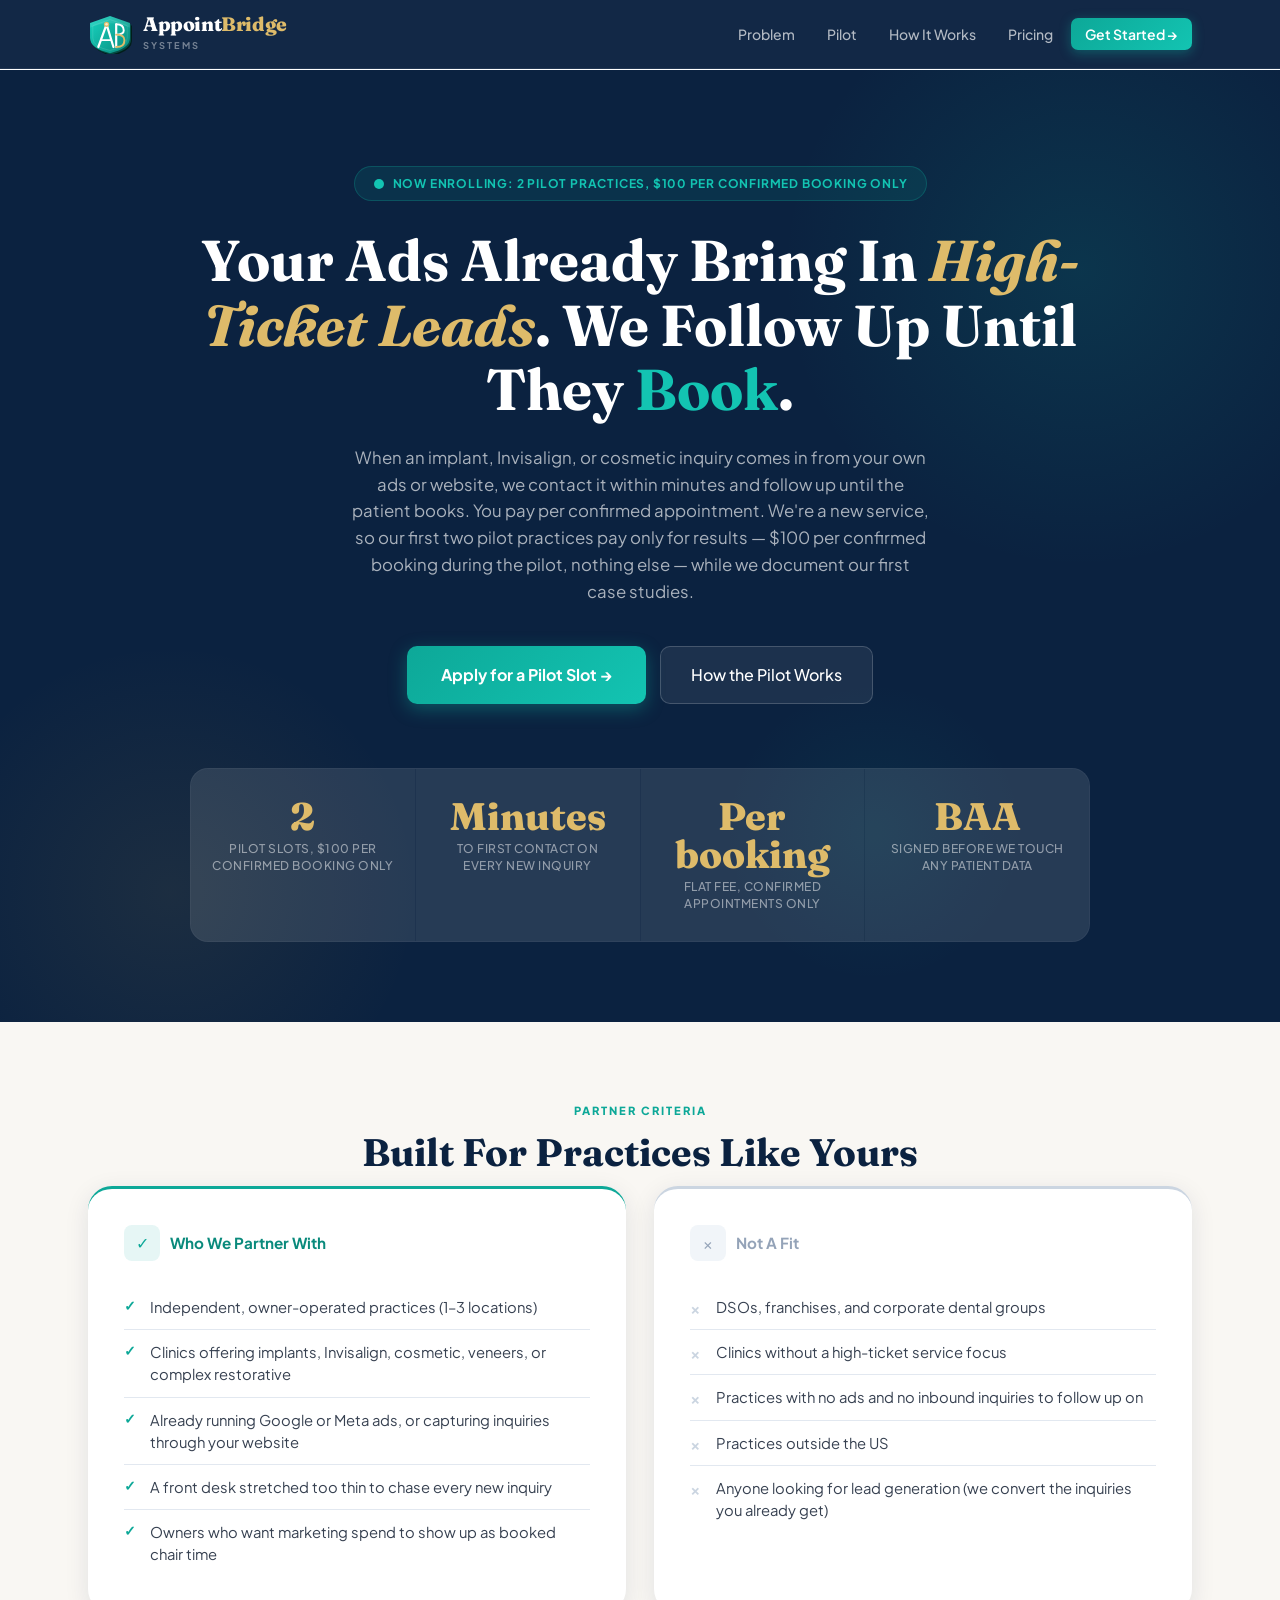
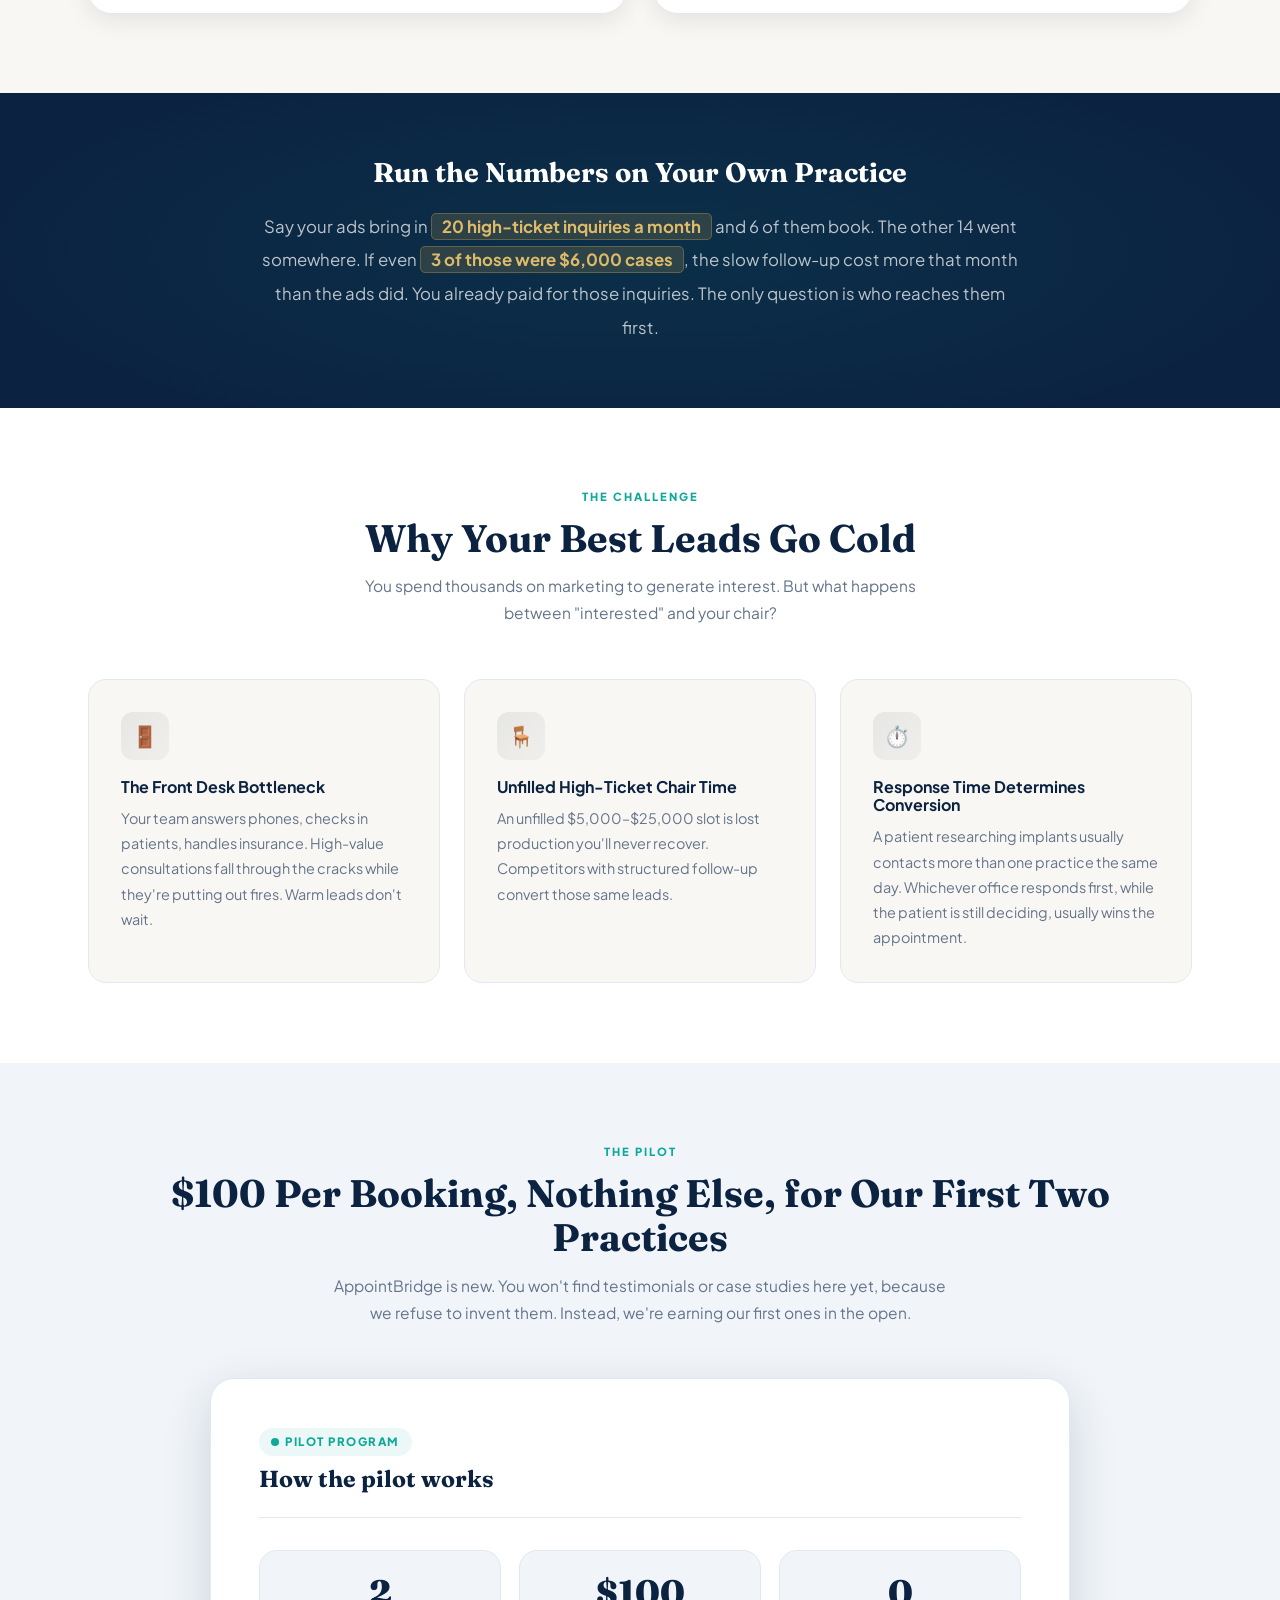
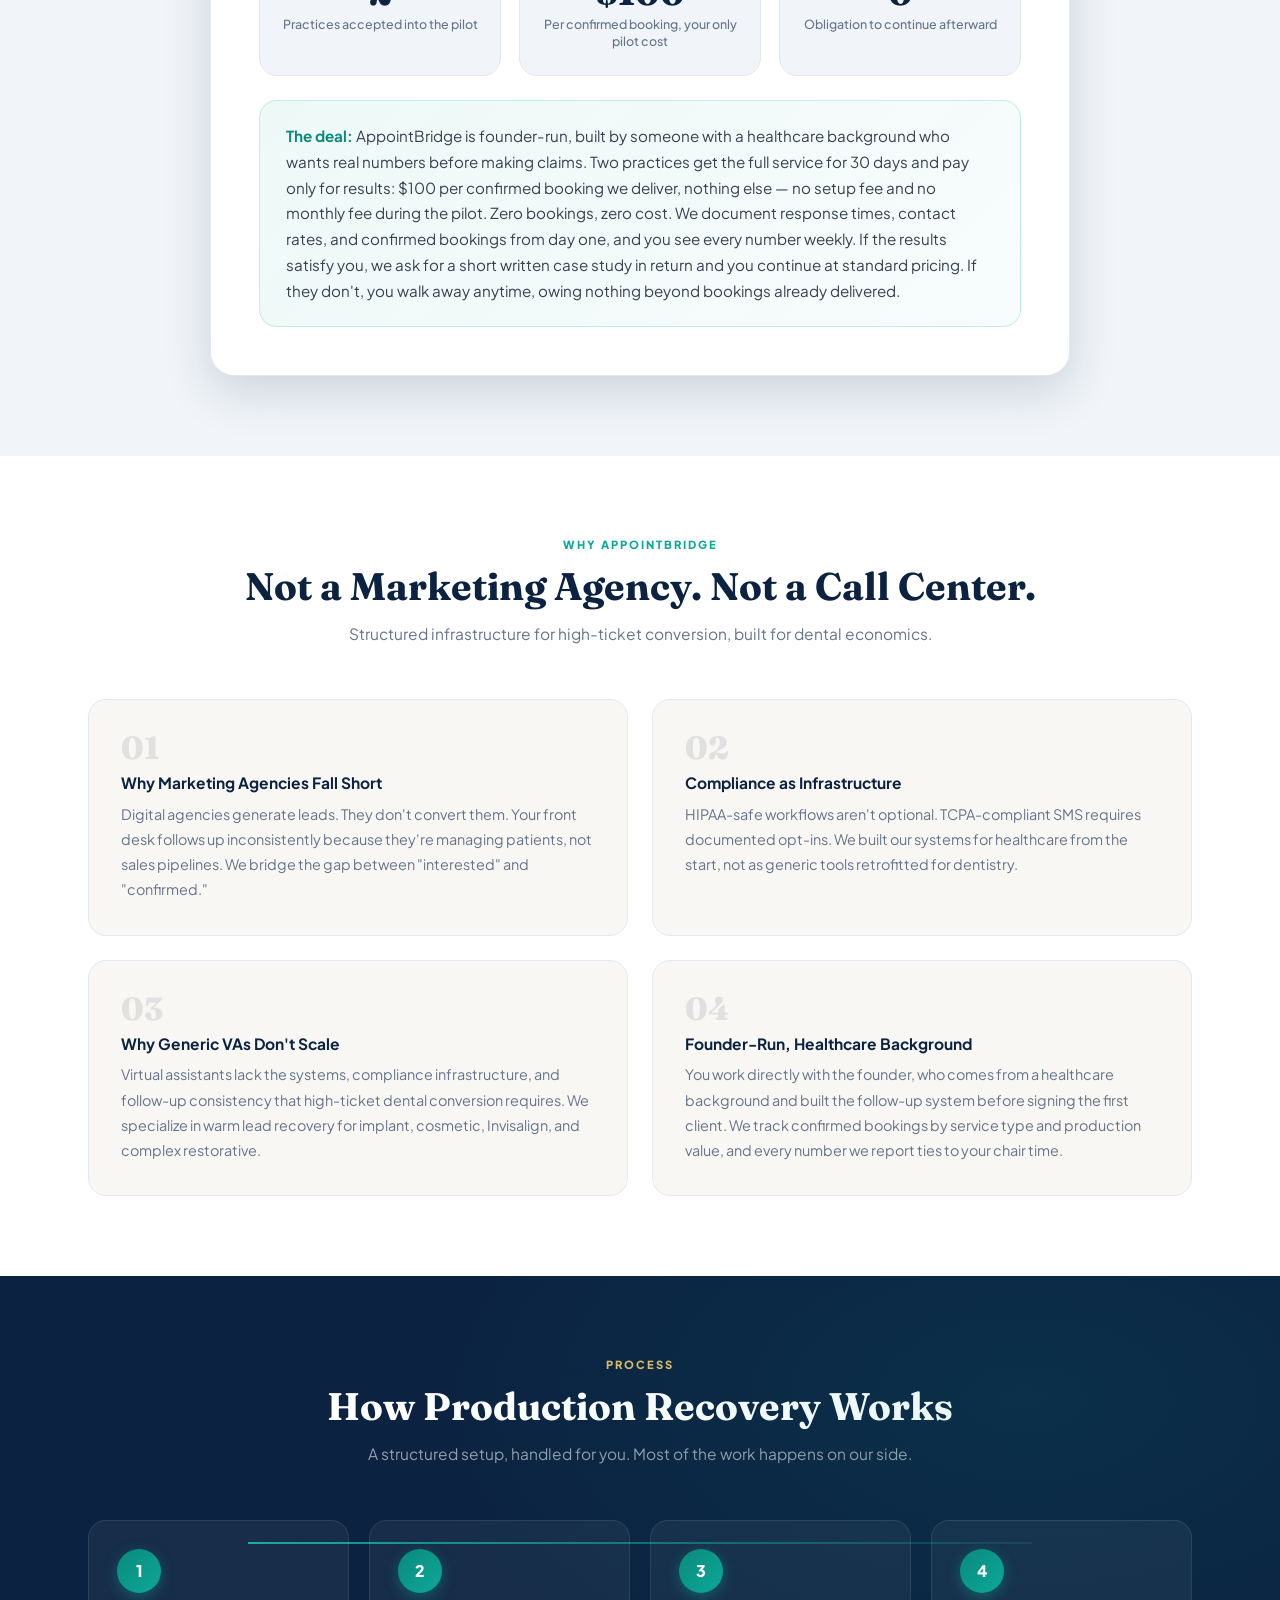
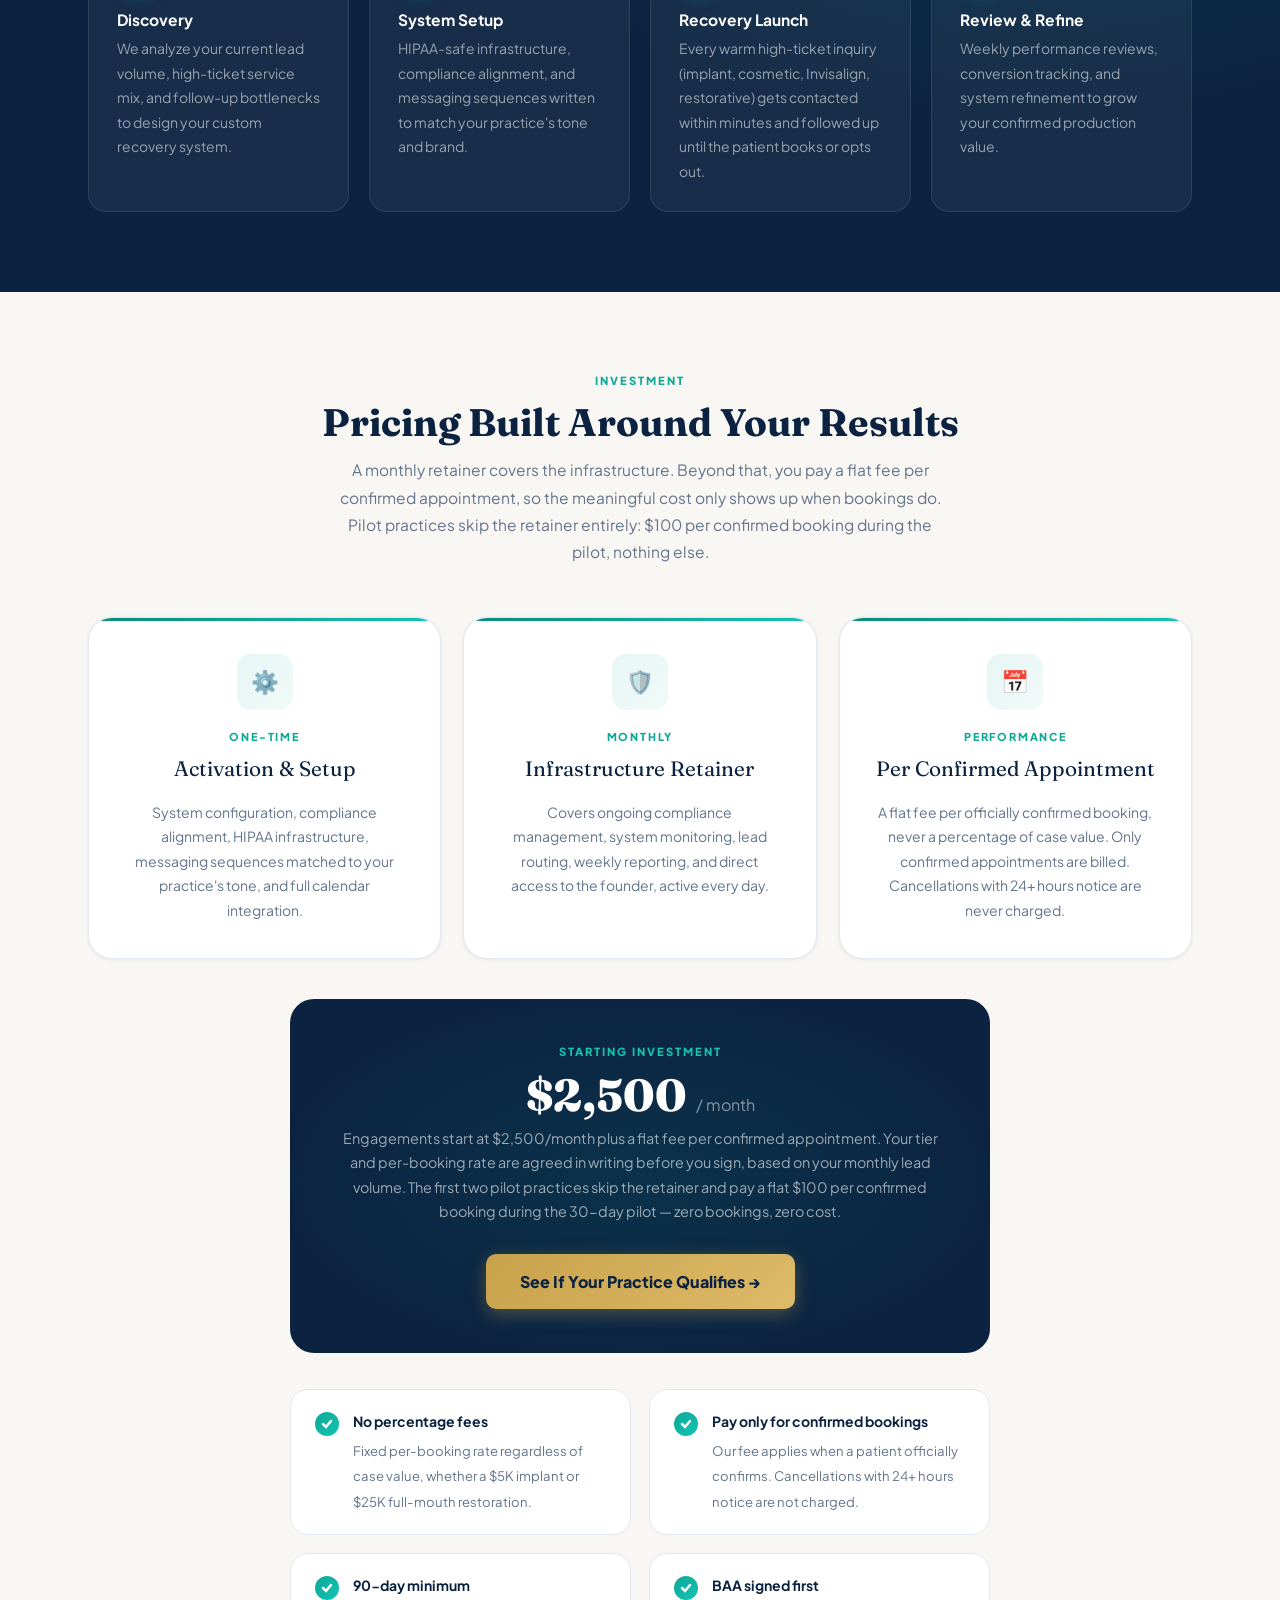
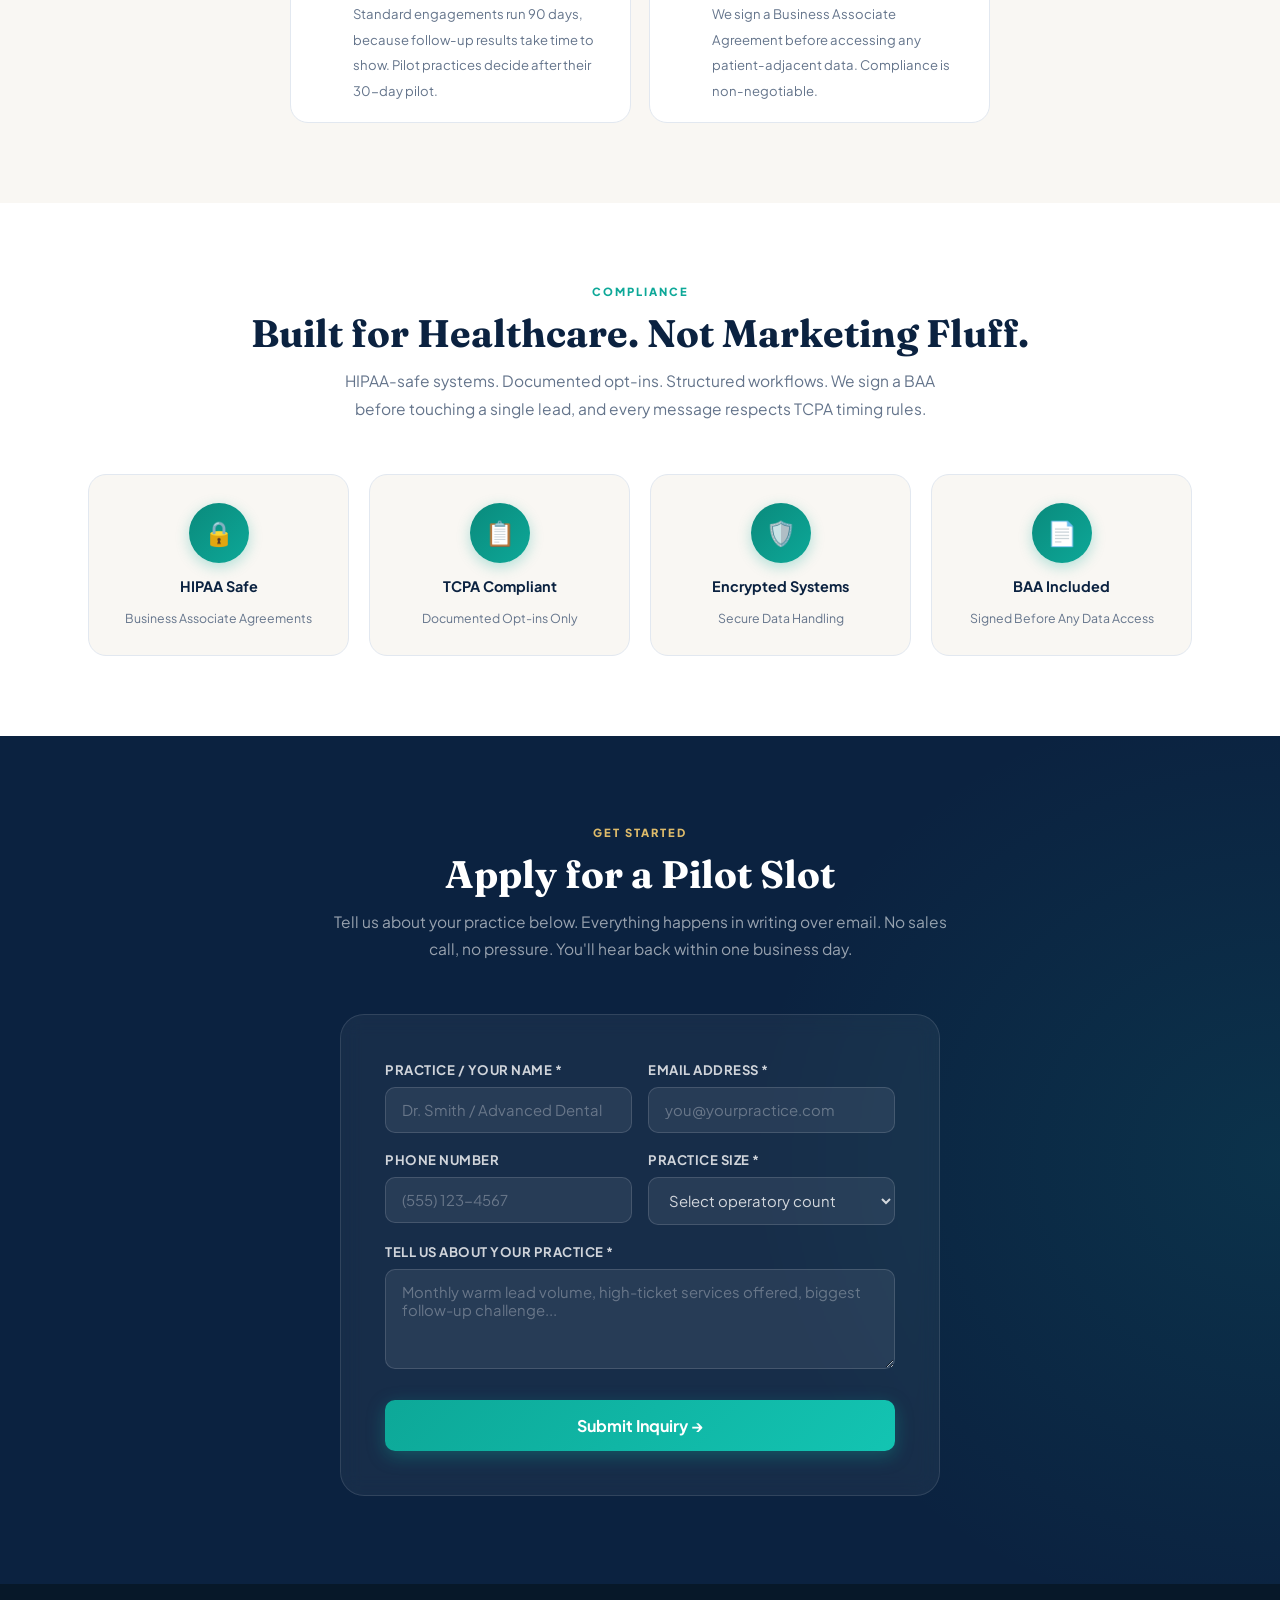
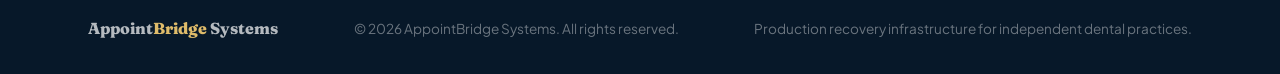
==== commit 269c2642: "fix: pilot terms — $100 per confirmed booking replaces free first month Co-Authored-By: Claude Fable" ====
--- a/index.html
+++ b/index.html
@@ -325,10 +325,10 @@
     <div class="hero-inner">
       <div class="hero-badge">
         <svg width="12" height="12" viewBox="0 0 12 12" fill="currentColor"><circle cx="6" cy="6" r="5"/></svg>
-        Now Enrolling: 2 Pilot Practices, First Month Free
+        Now Enrolling: 2 Pilot Practices, $100 Per Confirmed Booking Only
       </div>
       <h1>Your Ads Already Bring In <em>High-Ticket Leads</em>. We Follow Up Until They <strong>Book</strong>.</h1>
-      <p class="hero-sub">When an implant, Invisalign, or cosmetic inquiry comes in from your own ads or website, we contact it within minutes and follow up until the patient books. You pay per confirmed appointment. We're a new service, so our first two practices get the first month free while we document our first case studies.</p>
+      <p class="hero-sub">When an implant, Invisalign, or cosmetic inquiry comes in from your own ads or website, we contact it within minutes and follow up until the patient books. You pay per confirmed appointment. We're a new service, so our first two pilot practices pay only for results — $100 per confirmed booking during the pilot, nothing else — while we document our first case studies.</p>
       <div class="hero-actions">
         <a href="#contact" class="btn-primary">Apply for a Pilot Slot →</a>
         <a href="#proof" class="btn-ghost">How the Pilot Works</a>
@@ -336,7 +336,7 @@
       <div class="hero-stats">
         <div class="hero-stat">
           <span class="hero-stat-num">2</span>
-          <div class="hero-stat-label">Pilot slots, first month free</div>
+          <div class="hero-stat-label">Pilot slots, $100 per confirmed booking only</div>
         </div>
         <div class="hero-stat">
           <span class="hero-stat-num">Minutes</span>
@@ -433,7 +433,7 @@
 <section class="proof-section" id="proof">
 <div class="container">
   <div class="section-label reveal">The Pilot</div>
-  <h2 class="section-title reveal">First Month Free for Our First Two Practices</h2>
+  <h2 class="section-title reveal">$100 Per Booking, Nothing Else, for Our First Two Practices</h2>
   <p class="section-sub reveal">AppointBridge is new. You won't find testimonials or case studies here yet, because we refuse to invent them. Instead, we're earning our first ones in the open.</p>
   <div class="case-study reveal">
     <div class="case-label">
@@ -447,8 +447,8 @@
         <div class="stat-label">Practices accepted into the pilot</div>
       </div>
       <div class="stat-box">
-        <span class="stat-num">30</span>
-        <div class="stat-label">Days of full service at no charge</div>
+        <span class="stat-num">$100</span>
+        <div class="stat-label">Per confirmed booking, your only pilot cost</div>
       </div>
       <div class="stat-box">
         <span class="stat-num">0</span>
@@ -456,7 +456,7 @@
       </div>
     </div>
     <div class="result-box">
-      <strong>The deal:</strong> AppointBridge is founder-run, built by someone with a healthcare background who wants real numbers before making claims. Two practices get the full service free for 30 days. We document response times, contact rates, and confirmed bookings from day one, and you see every number weekly. If the results satisfy you, we ask for a short written case study in return and you continue at standard per-booking pricing. If they don't, you walk away owing nothing.
+      <strong>The deal:</strong> AppointBridge is founder-run, built by someone with a healthcare background who wants real numbers before making claims. Two practices get the full service for 30 days and pay only for results: $100 per confirmed booking we deliver, nothing else — no setup fee and no monthly fee during the pilot. Zero bookings, zero cost. We document response times, contact rates, and confirmed bookings from day one, and you see every number weekly. If the results satisfy you, we ask for a short written case study in return and you continue at standard pricing. If they don't, you walk away anytime, owing nothing beyond bookings already delivered.
     </div>
   </div>
 </div>
@@ -529,7 +529,7 @@
 <div class="container">
   <div class="section-label reveal">Investment</div>
   <h2 class="section-title reveal">Pricing Built Around Your Results</h2>
-  <p class="section-sub reveal">A monthly retainer covers the infrastructure. Beyond that, you pay a flat fee per confirmed appointment, so the meaningful cost only shows up when bookings do. Pilot practices get the first month free.</p>
+  <p class="section-sub reveal">A monthly retainer covers the infrastructure. Beyond that, you pay a flat fee per confirmed appointment, so the meaningful cost only shows up when bookings do. Pilot practices skip the retainer entirely: $100 per confirmed booking during the pilot, nothing else.</p>
 
   <div class="pricing-model">
     <div class="pricing-component reveal">
@@ -555,7 +555,7 @@
   <div class="pricing-anchor reveal">
     <div class="pricing-anchor-label">Starting Investment</div>
     <div class="pricing-anchor-amount">$2,500 <span>/ month</span></div>
-    <div class="pricing-anchor-sub">Engagements start at $2,500/month plus a flat fee per confirmed appointment. Your tier and per-booking rate are agreed in writing before you sign, based on your monthly lead volume. The first two pilot practices skip the first month's retainer entirely.</div>
+    <div class="pricing-anchor-sub">Engagements start at $2,500/month plus a flat fee per confirmed appointment. Your tier and per-booking rate are agreed in writing before you sign, based on your monthly lead volume. The first two pilot practices skip the retainer and pay a flat $100 per confirmed booking during the 30-day pilot — zero bookings, zero cost.</div>
     <a href="#contact" class="btn-gold">See If Your Practice Qualifies →</a>
   </div>
 
@@ -584,7 +584,7 @@
       </div>
       <div class="transparency-text">
         <strong>90-day minimum</strong>
-        <span>Standard engagements run 90 days, because follow-up results take time to show. Pilot practices decide after their free month.</span>
+        <span>Standard engagements run 90 days, because follow-up results take time to show. Pilot practices decide after their 30-day pilot.</span>
       </div>
     </div>
     <div class="transparency-item reveal" style="transition-delay:.2s">
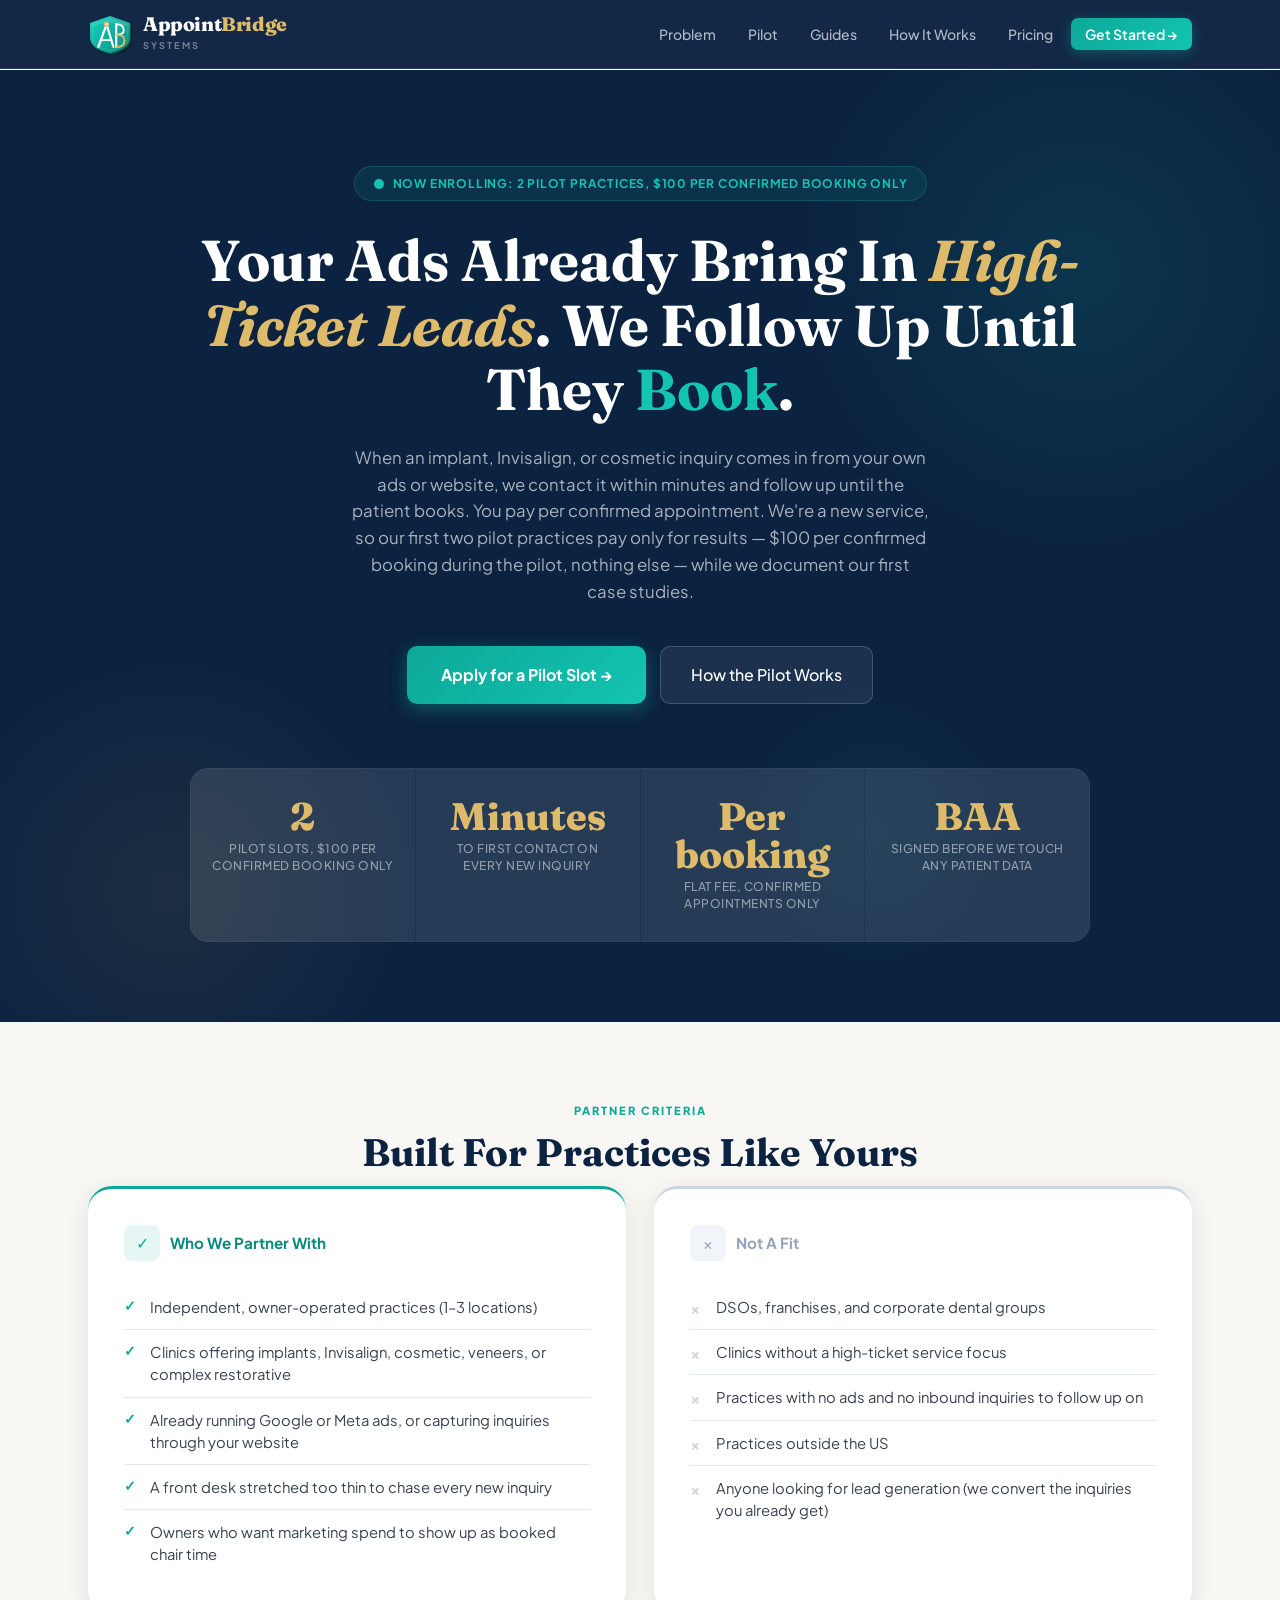
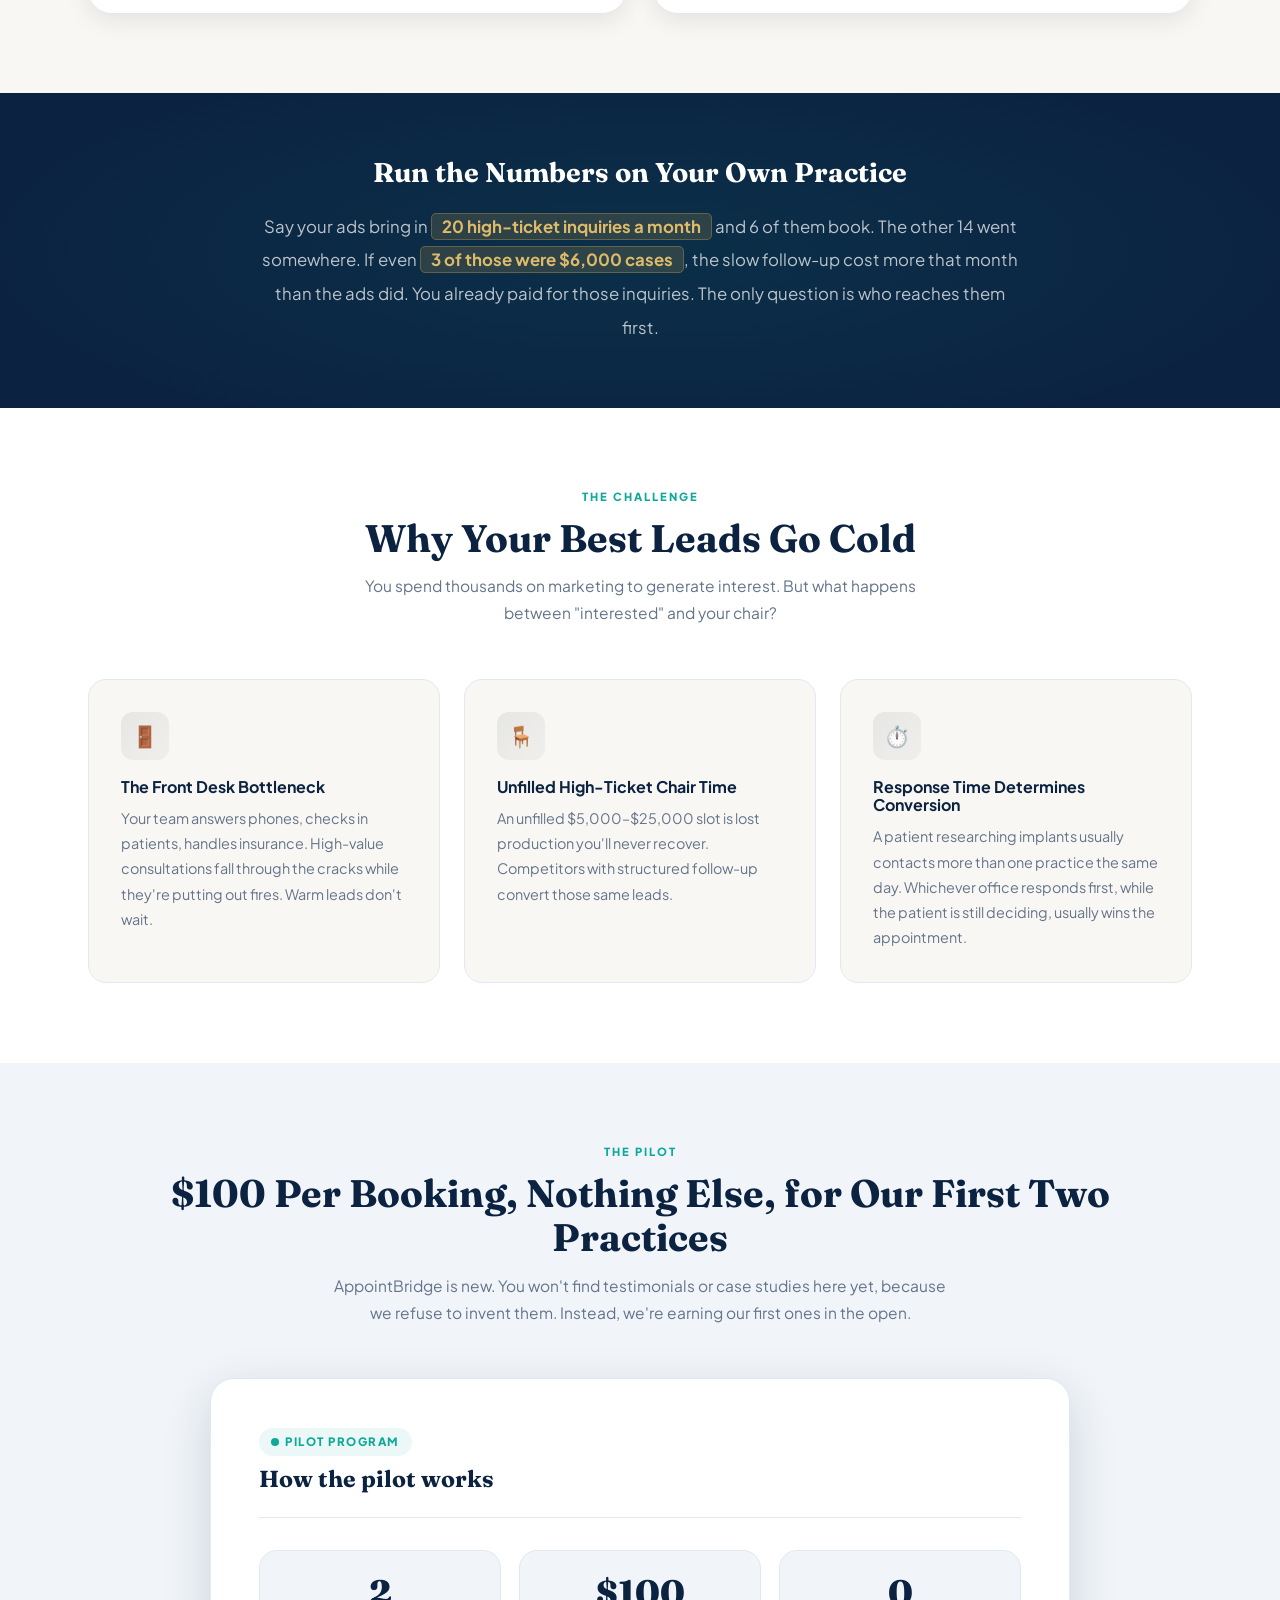
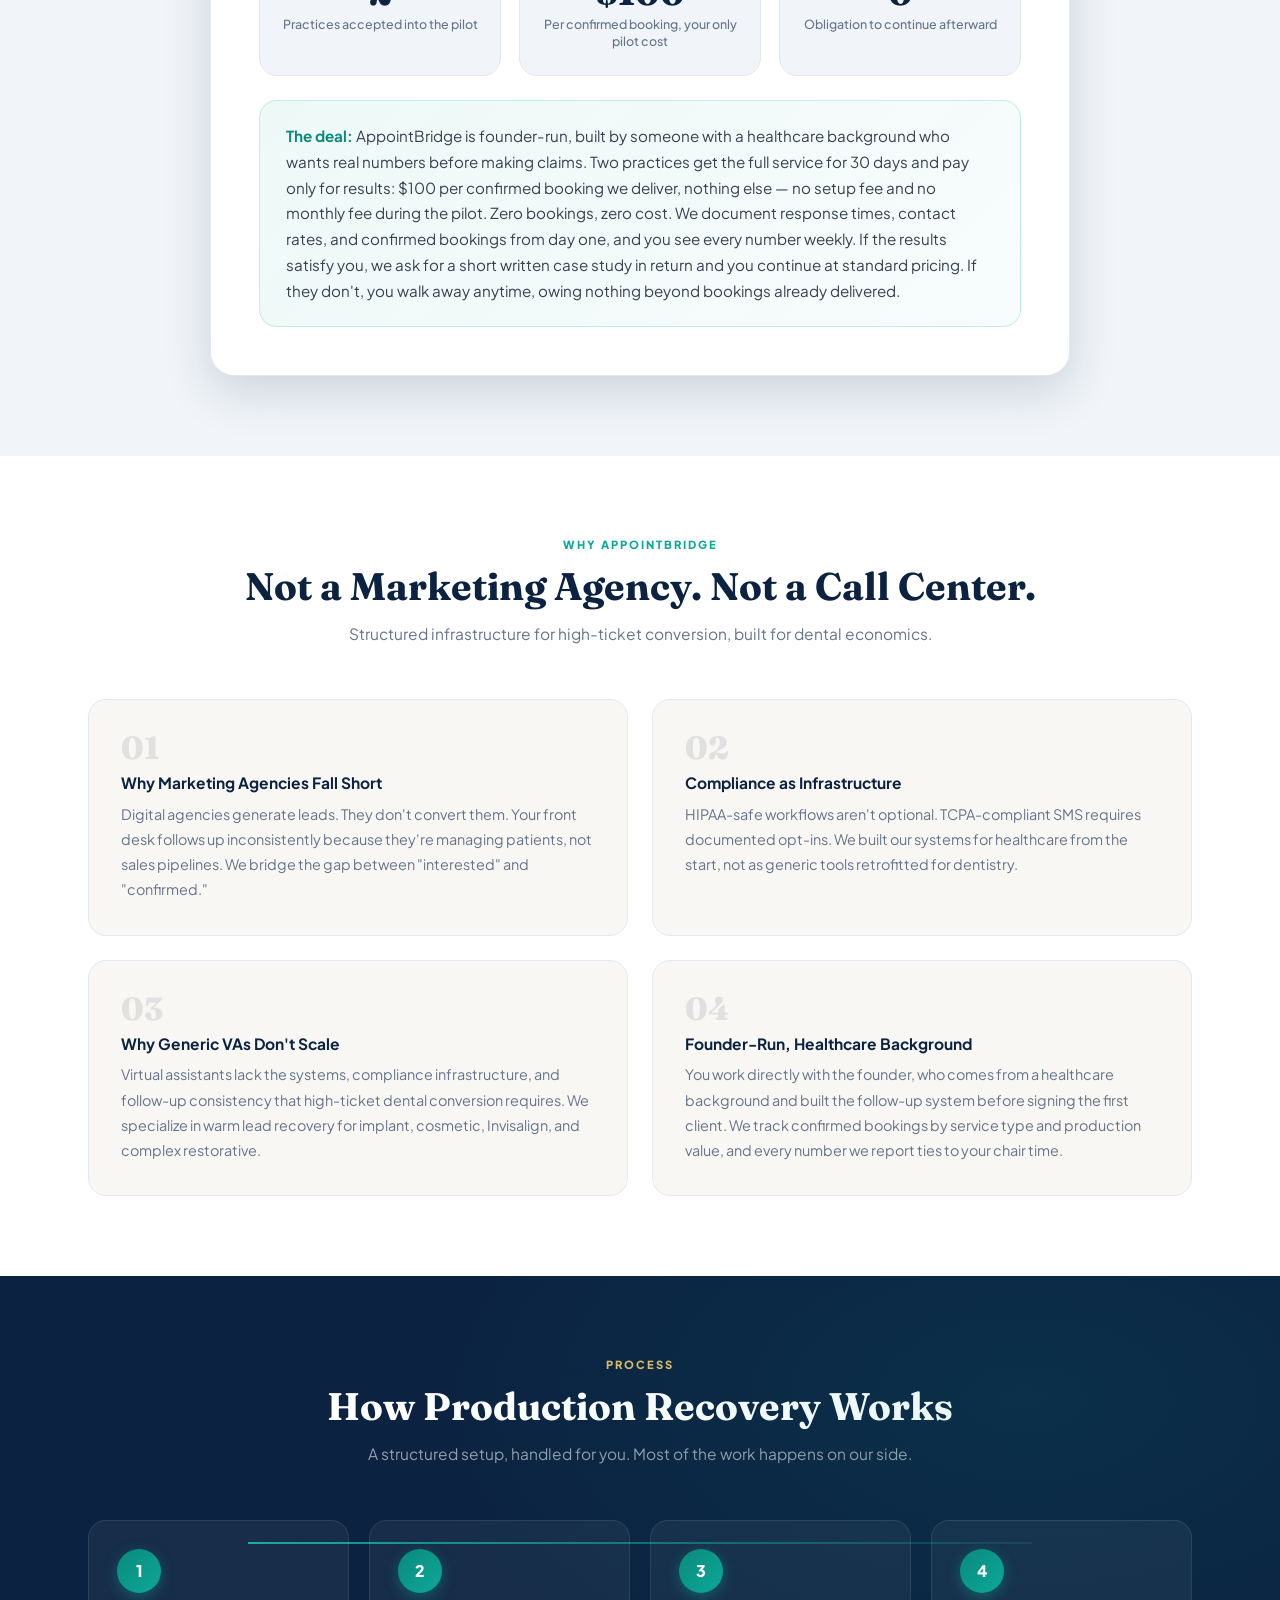
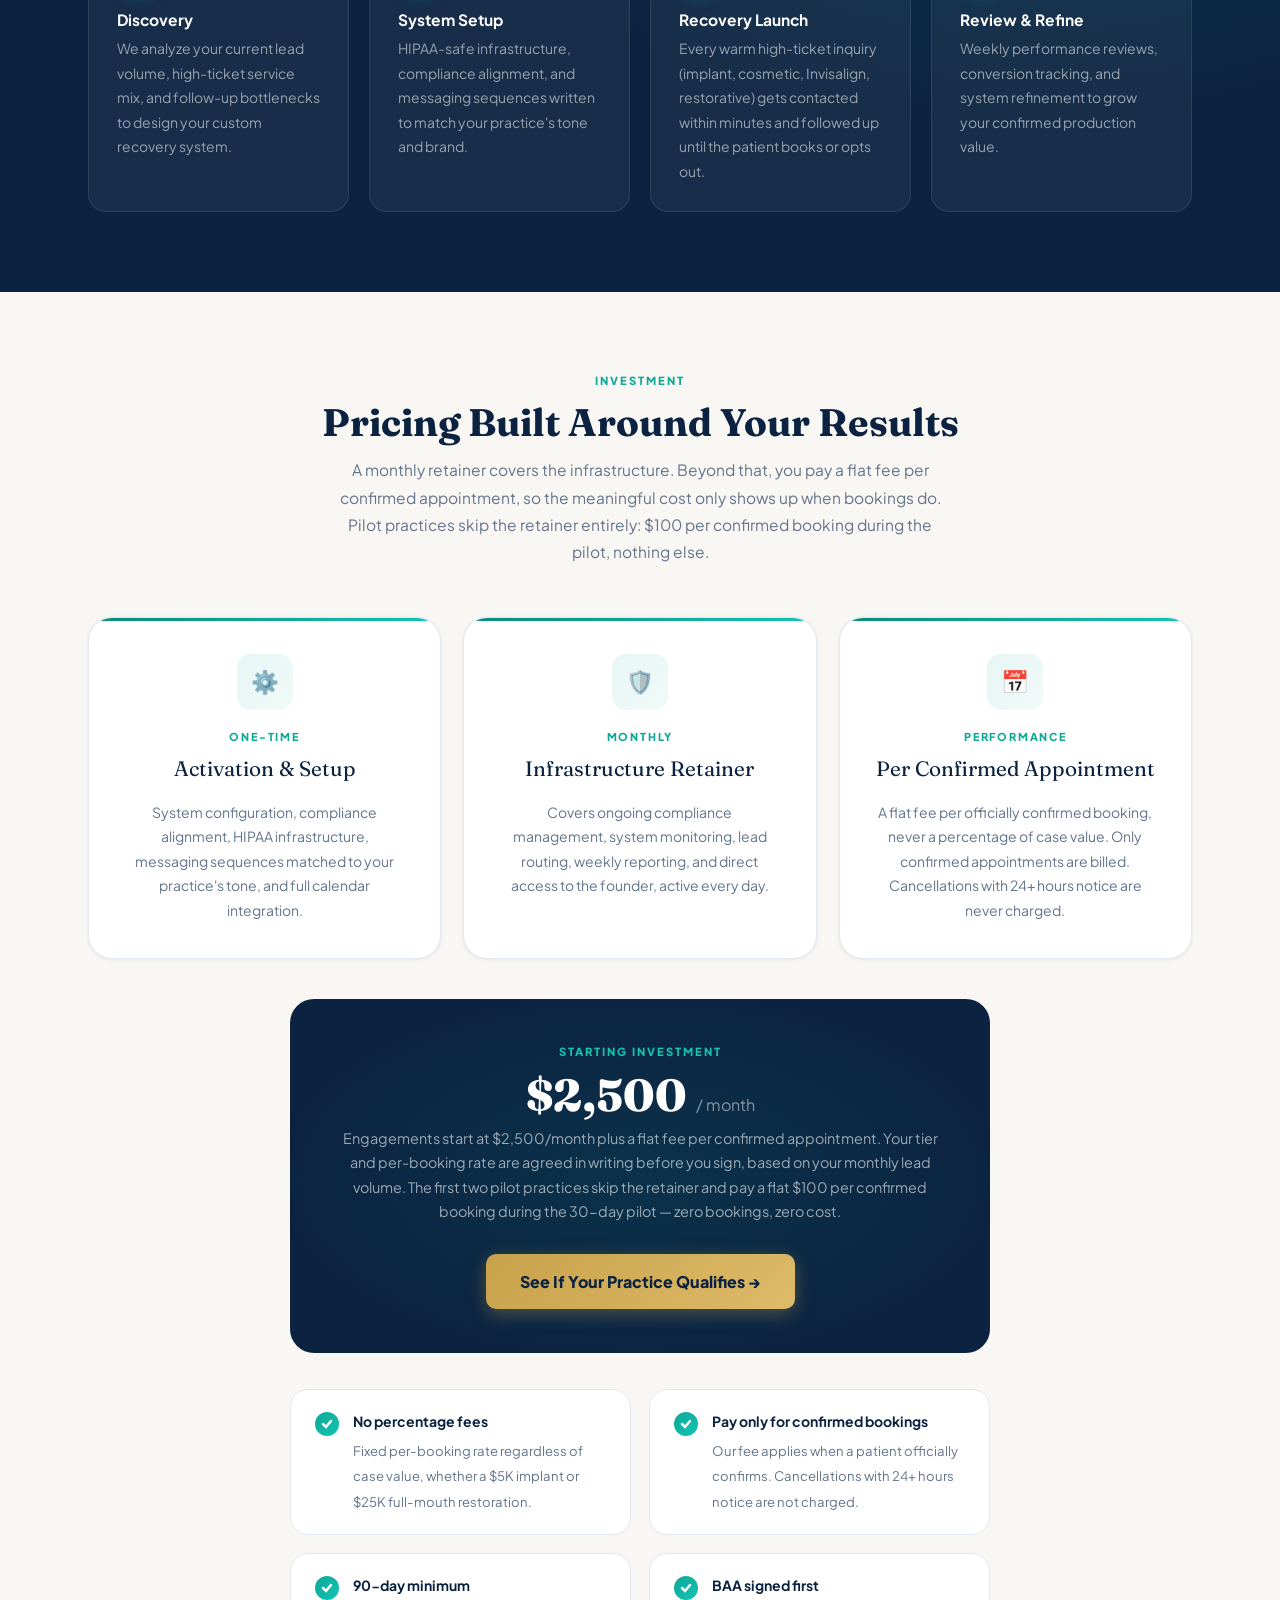
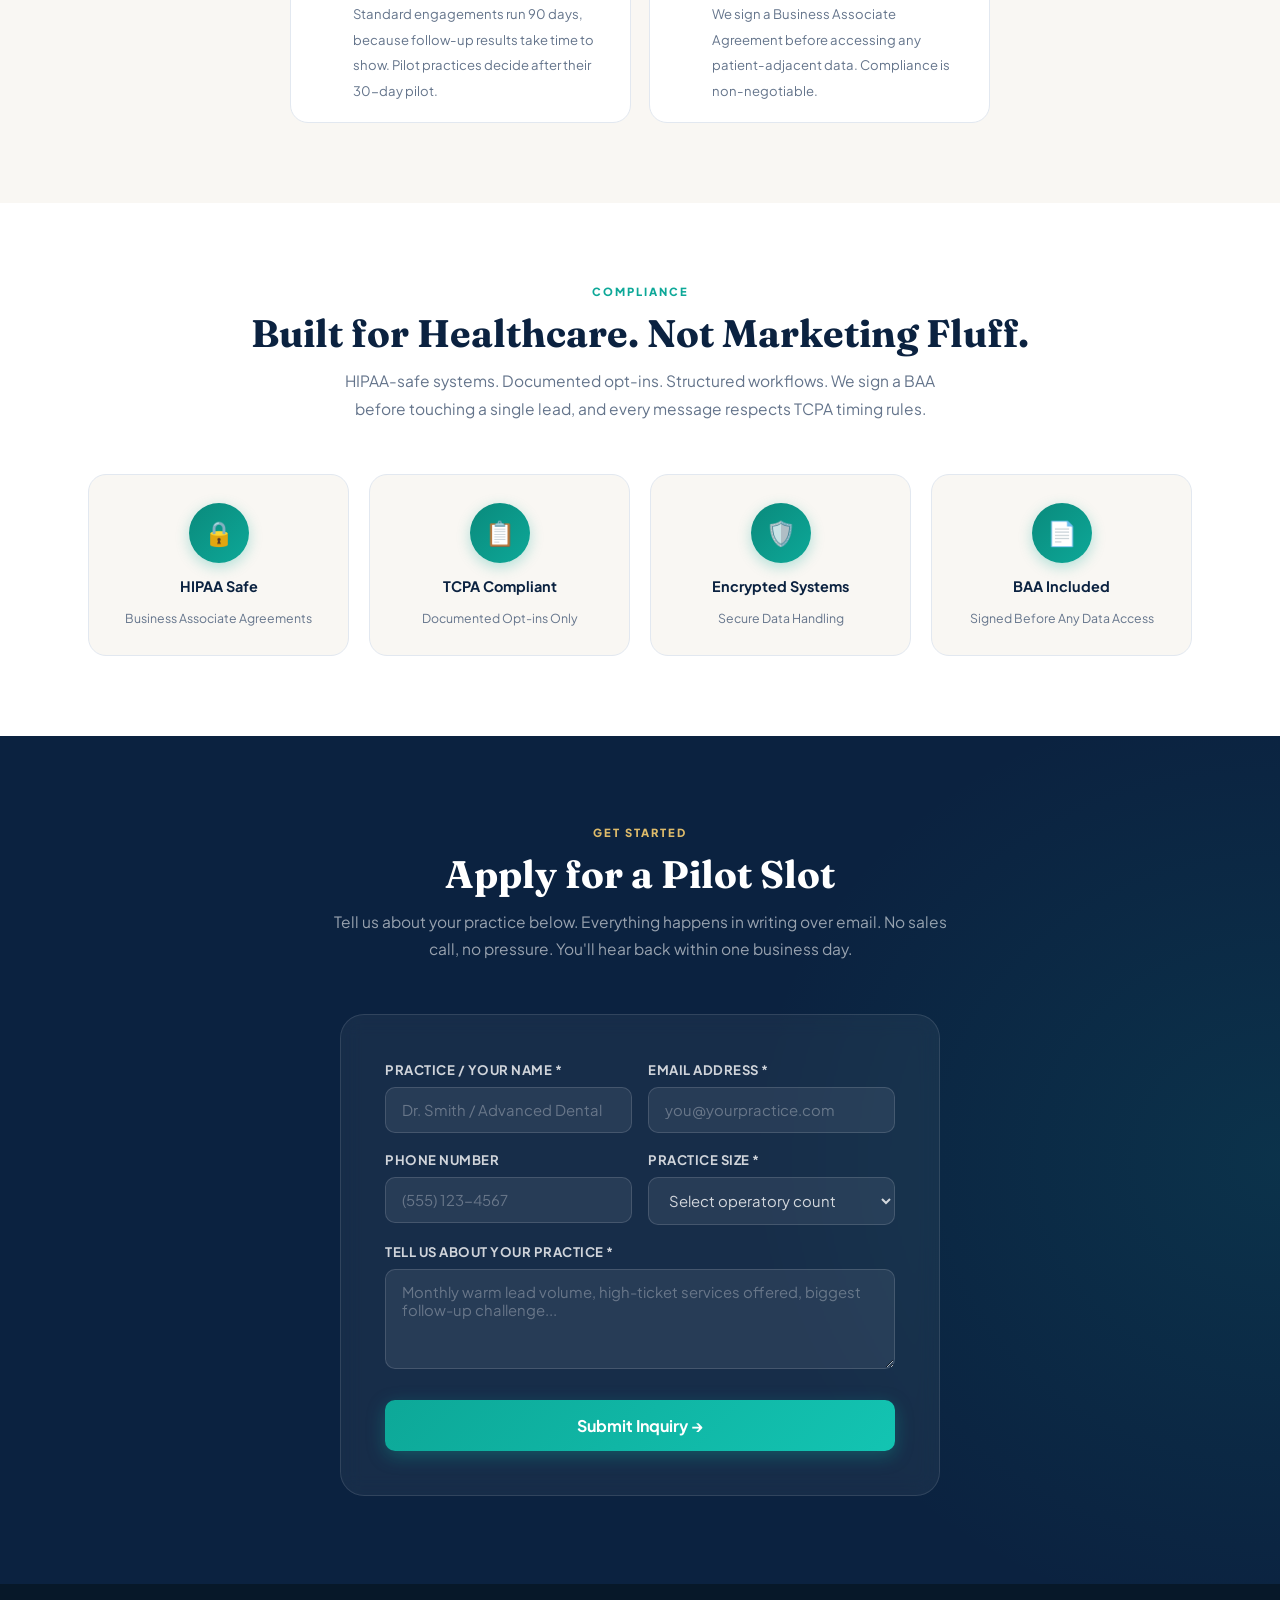
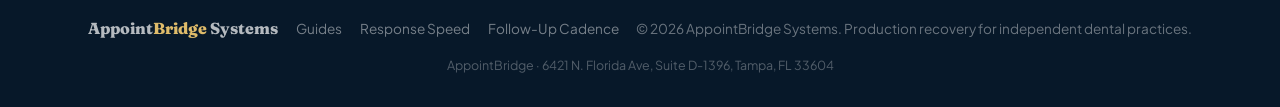
==== commit 01ef6b82: "SEO: add guide library + technical foundation (compounding assets) Pillar hub /guide/ + 4 evergreen " ====
--- a/index.html
+++ b/index.html
@@ -5,6 +5,54 @@
 <meta name="viewport" content="width=device-width, initial-scale=1.0">
 <title>AppointBridge | Dental Lead Conversion Infrastructure</title>
 <meta name="description" content="Convert warm implant, cosmetic, and Invisalign inquiries into confirmed appointments. HIPAA-safe. TCPA-compliant. Built for independent dental practices.">
+<link rel="canonical" href="https://appoint-bridge.com/">
+<meta name="robots" content="index,follow">
+<meta property="og:type" content="website">
+<meta property="og:title" content="AppointBridge | Dental Lead Conversion Infrastructure">
+<meta property="og:description" content="Your ads bring in high-ticket leads. We follow up within minutes until they book. Pay per confirmed appointment, built for independent dental practices.">
+<meta property="og:url" content="https://appoint-bridge.com/">
+<meta name="twitter:card" content="summary_large_image">
+<script type="application/ld+json">
+{
+  "@context":"https://schema.org",
+  "@graph":[
+    {
+      "@type":"Organization",
+      "@id":"https://appoint-bridge.com/#org",
+      "name":"AppointBridge",
+      "url":"https://appoint-bridge.com/",
+      "description":"Warm-lead conversion service for independent dental practices. Contacts high-ticket inquiries within minutes and follows up until the patient books, with human oversight. Pay per confirmed appointment.",
+      "address":{"@type":"PostalAddress","streetAddress":"6421 N. Florida Ave, Suite D-1396","addressLocality":"Tampa","addressRegion":"FL","postalCode":"33604","addressCountry":"US"},
+      "areaServed":"US"
+    },
+    {
+      "@type":"WebSite",
+      "@id":"https://appoint-bridge.com/#website",
+      "url":"https://appoint-bridge.com/",
+      "name":"AppointBridge",
+      "publisher":{"@id":"https://appoint-bridge.com/#org"}
+    },
+    {
+      "@type":"Service",
+      "name":"Dental Lead Response & Follow-Up",
+      "serviceType":"Warm-lead conversion for dental practices",
+      "provider":{"@id":"https://appoint-bridge.com/#org"},
+      "areaServed":"US",
+      "audience":{"@type":"Audience","audienceType":"Independent owner-operated dental practices offering implants, Invisalign, cosmetic, or restorative services"},
+      "description":"Contacts every warm implant, Invisalign, and cosmetic inquiry from a practice's own ads or website within minutes, and follows up across call, text, and email until the patient books a confirmed appointment. Billed per confirmed booking only."
+    },
+    {
+      "@type":"FAQPage",
+      "mainEntity":[
+        {"@type":"Question","name":"Is AppointBridge a lead generation service?","acceptedAnswer":{"@type":"Answer","text":"No. Practices generate their own inquiries through their own ads and website. AppointBridge converts those existing warm inquiries into confirmed appointments by responding within minutes and following up until the patient books."}},
+        {"@type":"Question","name":"How does AppointBridge pricing work?","acceptedAnswer":{"@type":"Answer","text":"You pay per confirmed appointment. The first two pilot practices pay a flat $100 per confirmed booking and nothing else during a 30-day pilot. Zero bookings, zero cost."}},
+        {"@type":"Question","name":"Who is AppointBridge for?","acceptedAnswer":{"@type":"Answer","text":"Independent, owner-operated US dental practices with one to three locations that run ads or capture inbound inquiries for high-ticket services such as implants, Invisalign, cosmetic, and complex restorative work. It is not for DSOs, franchises, or corporate dental groups."}},
+        {"@type":"Question","name":"How fast does AppointBridge respond to a new inquiry?","acceptedAnswer":{"@type":"Answer","text":"Every warm inquiry gets a first contact within minutes, with a person overseeing the follow-up, because the odds of reaching and booking a patient fall sharply after the first few minutes."}}
+      ]
+    }
+  ]
+}
+</script>
 <link rel="preconnect" href="https://fonts.googleapis.com">
 <link href="https://fonts.googleapis.com/css2?family=Plus+Jakarta+Sans:wght@300;400;500;600;700;800&family=Fraunces:ital,wght@0,700;0,800;1,700&display=swap" rel="stylesheet">
 <style>
@@ -309,6 +357,7 @@
   <ul class="nav-links" id="nav">
     <li><a href="#problem" onclick="this.closest('ul').classList.remove('open')">Problem</a></li>
     <li><a href="#proof" onclick="this.closest('ul').classList.remove('open')">Pilot</a></li>
+    <li><a href="/guide/" onclick="this.closest('ul').classList.remove('open')">Guides</a></li>
     <li><a href="#solution" onclick="this.closest('ul').classList.remove('open')">How It Works</a></li>
     <li><a href="#pricing" onclick="this.closest('ul').classList.remove('open')">Pricing</a></li>
     <li><a href="#contact" class="nav-cta" onclick="this.closest('ul').classList.remove('open')">Get Started →</a></li>
@@ -683,9 +732,10 @@
 <div class="container">
   <div class="footer-inner">
     <div class="footer-logo">Appoint<span>Bridge</span> Systems</div>
-    <p>© 2026 AppointBridge Systems. All rights reserved.</p>
-    <p>Production recovery infrastructure for independent dental practices.</p>
-  </div>
+    <p style="display:flex;gap:18px;flex-wrap:wrap"><a href="/guide/">Guides</a><a href="/guide/how-fast-to-respond-to-dental-leads/">Response Speed</a><a href="/guide/dental-lead-follow-up-cadence/">Follow-Up Cadence</a></p>
+    <p>© 2026 AppointBridge Systems. Production recovery for independent dental practices.</p>
+  </div>
+  <p style="text-align:center;width:100%;margin-top:14px;font-size:0.78rem;color:rgba(255,255,255,0.3)">AppointBridge · 6421 N. Florida Ave, Suite D-1396, Tampa, FL 33604</p>
 </div>
 </footer>
 
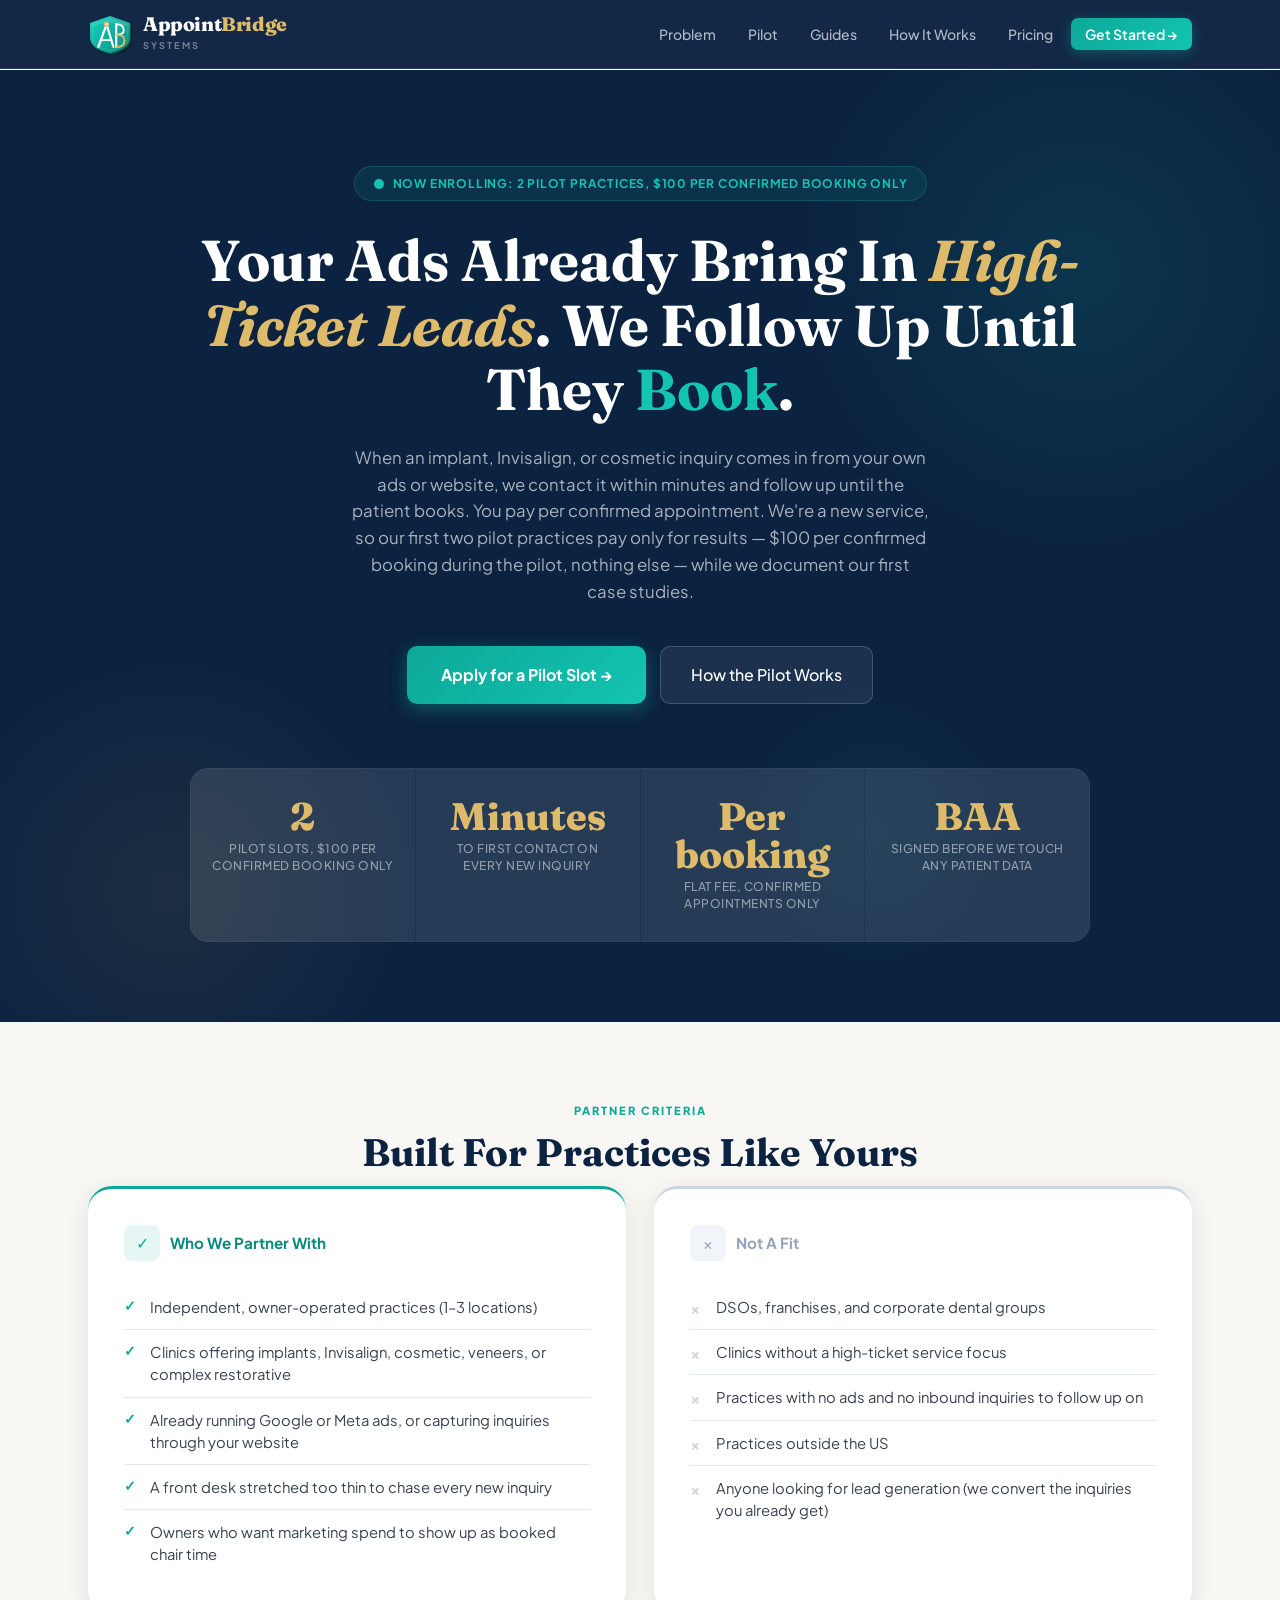
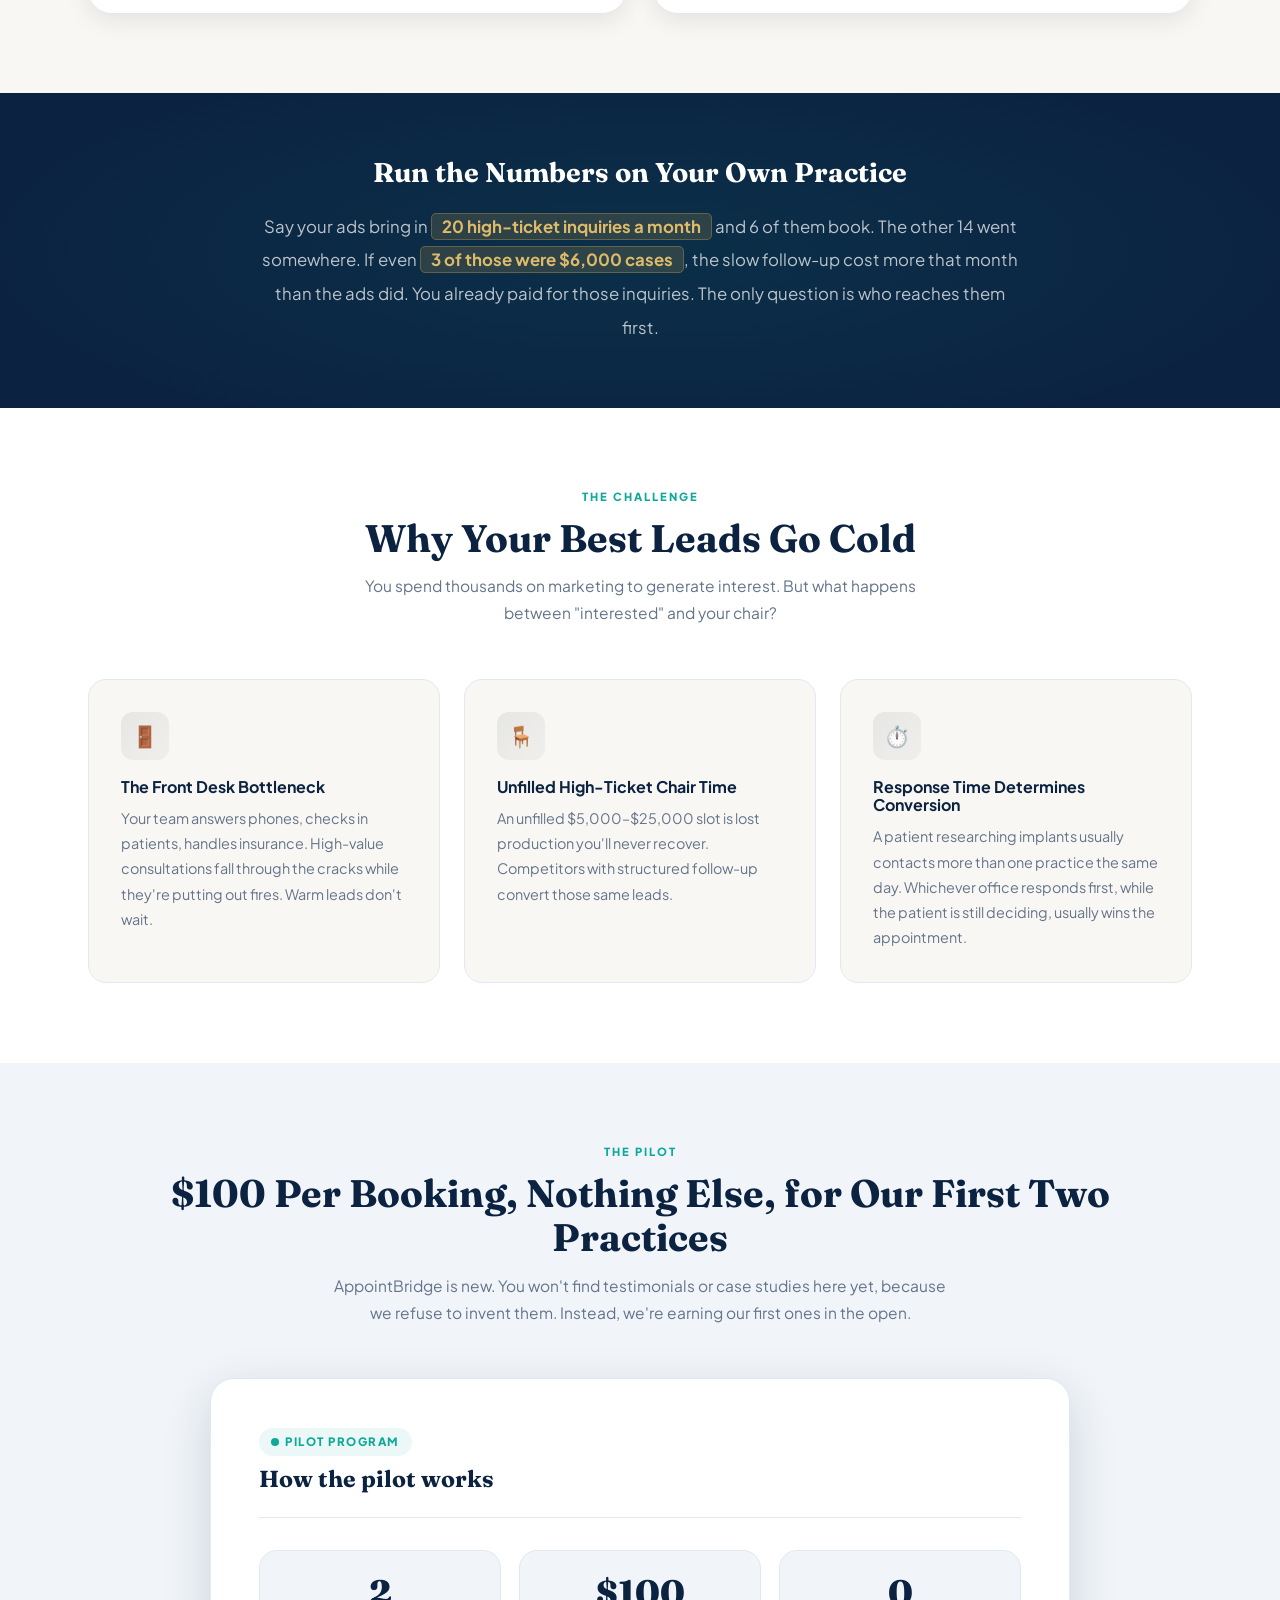
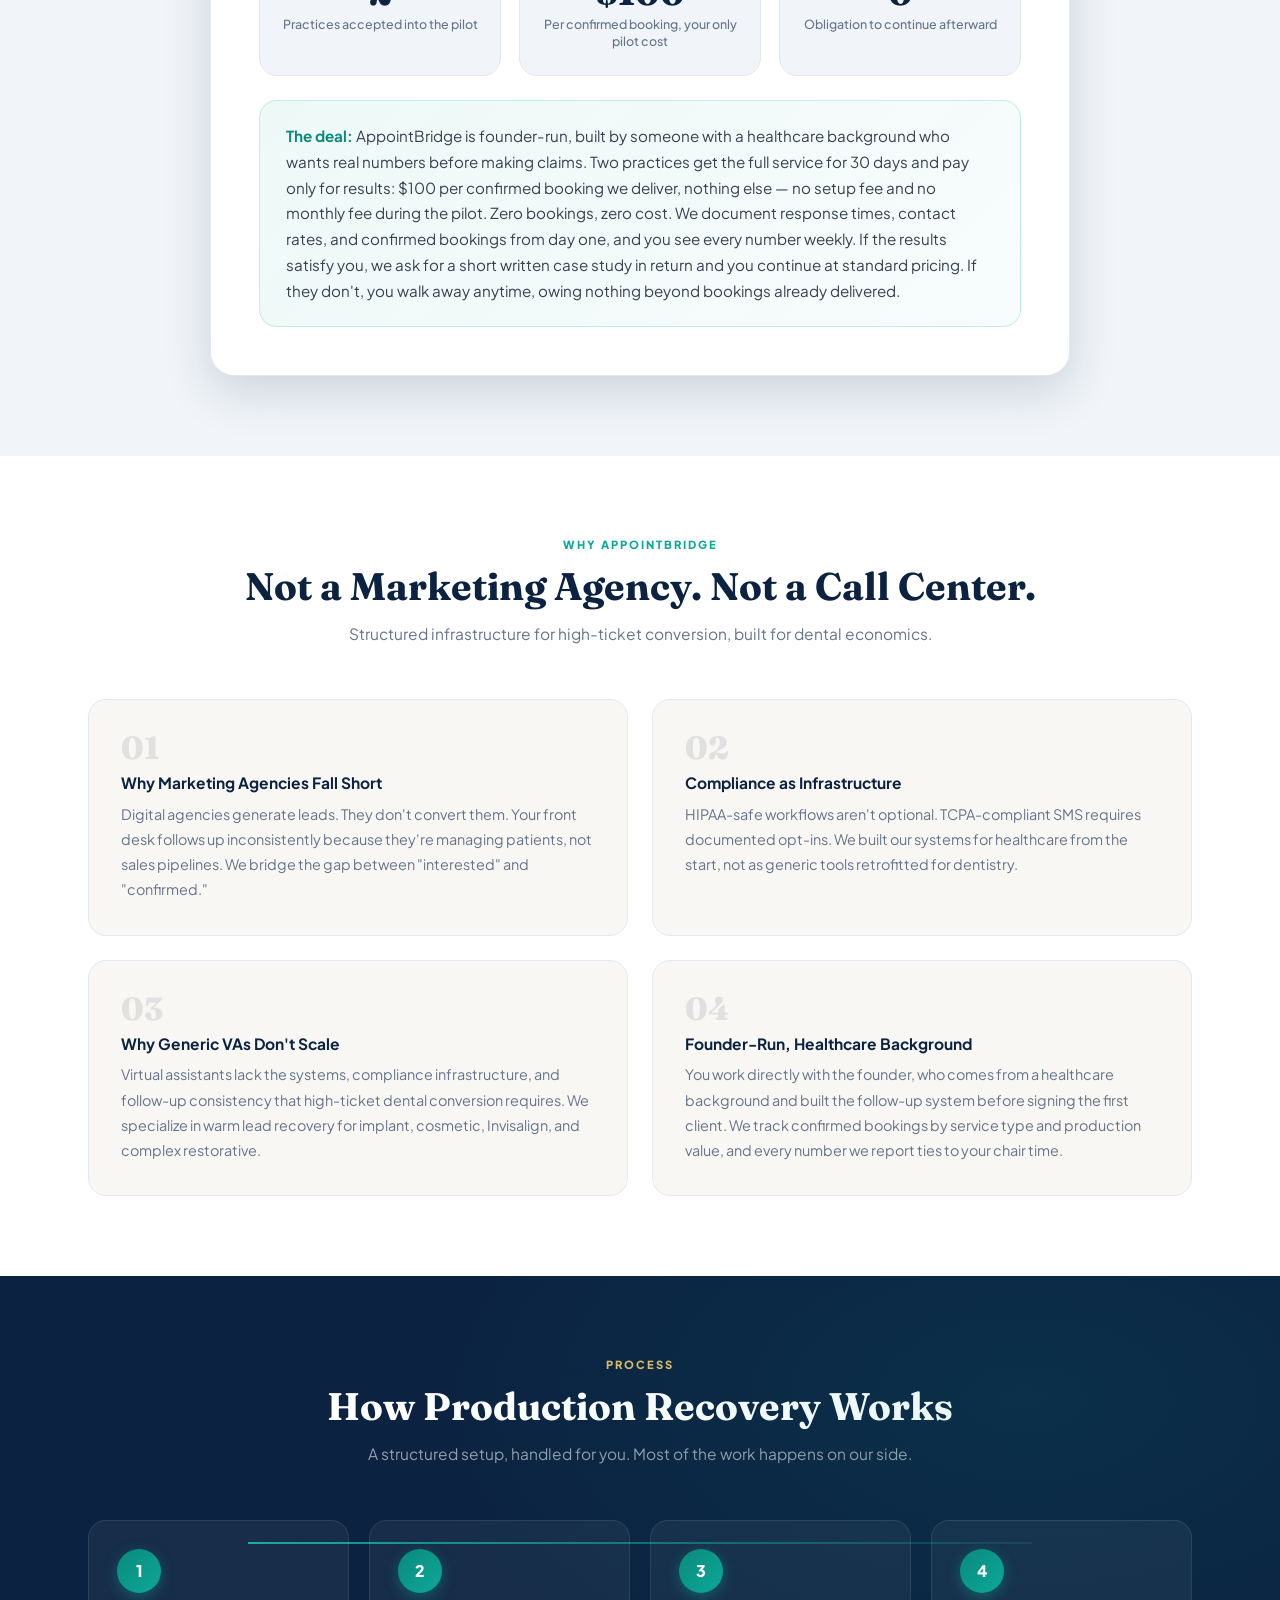
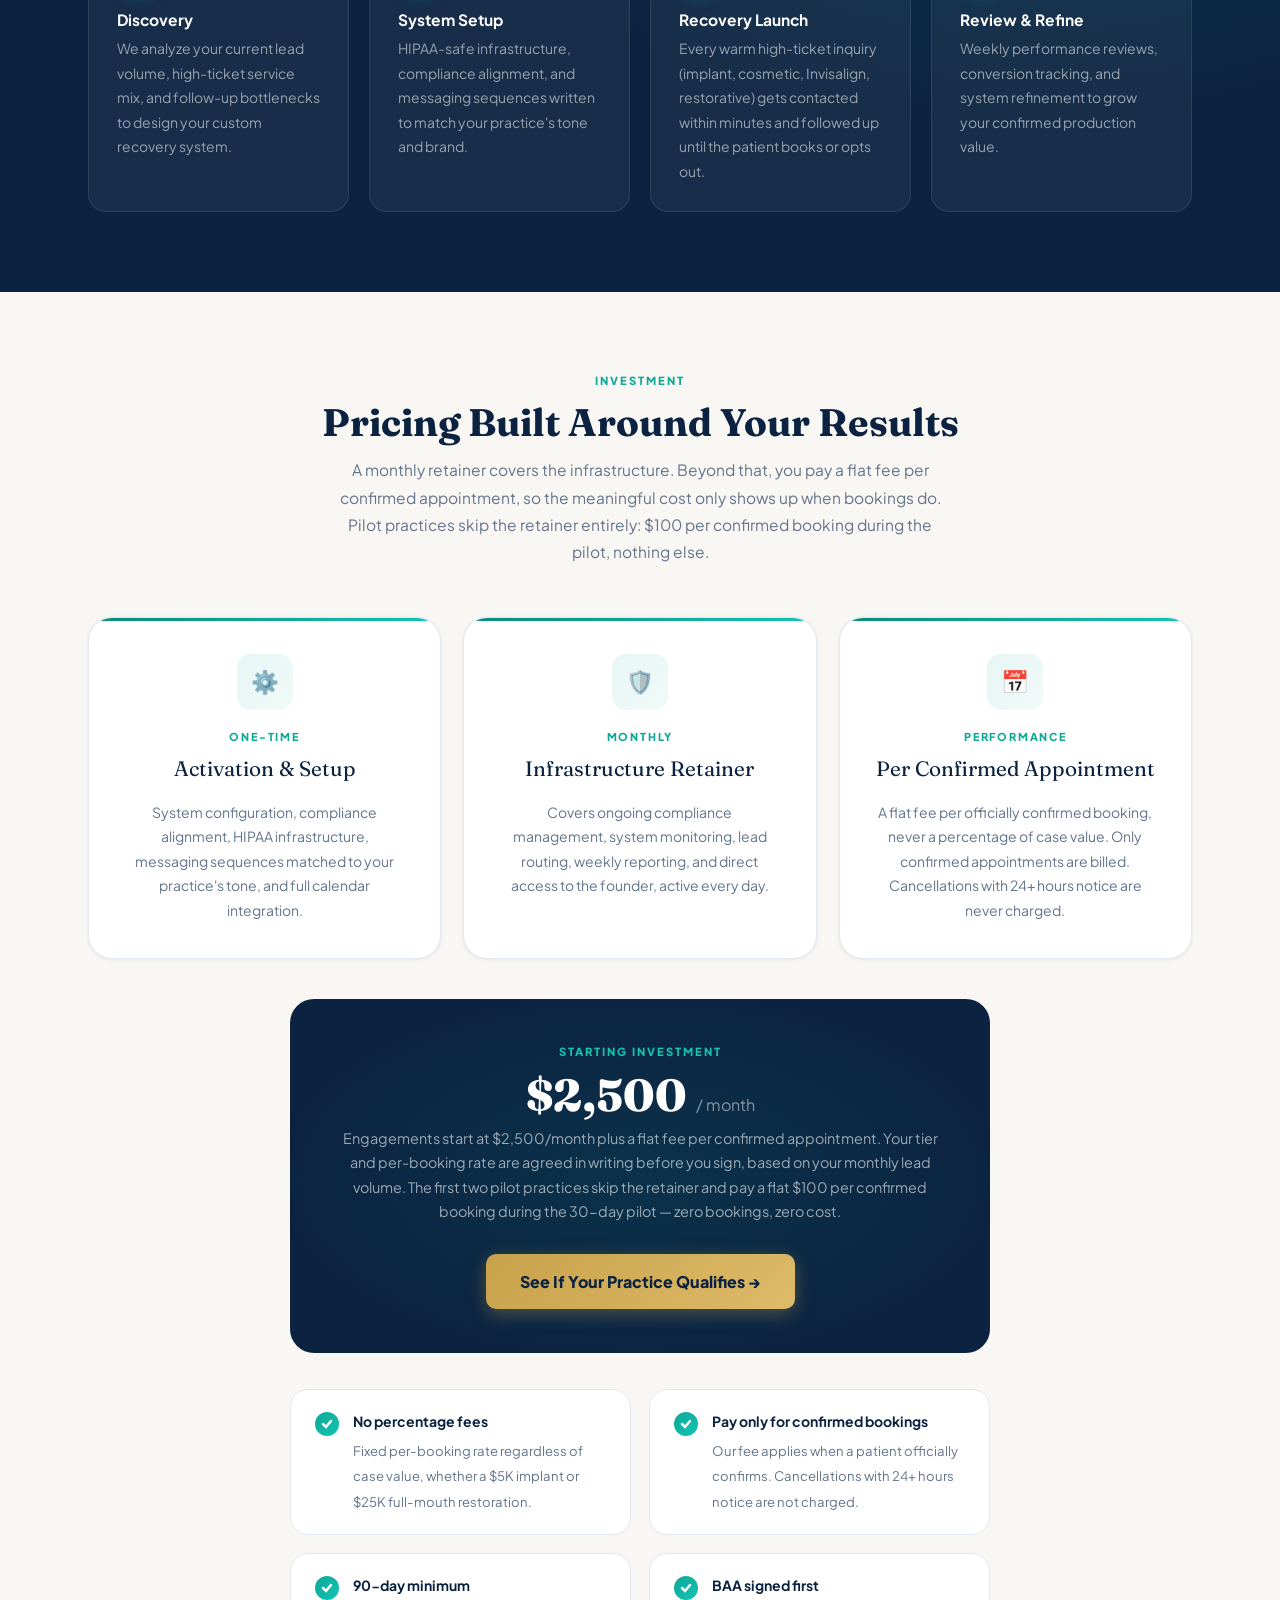
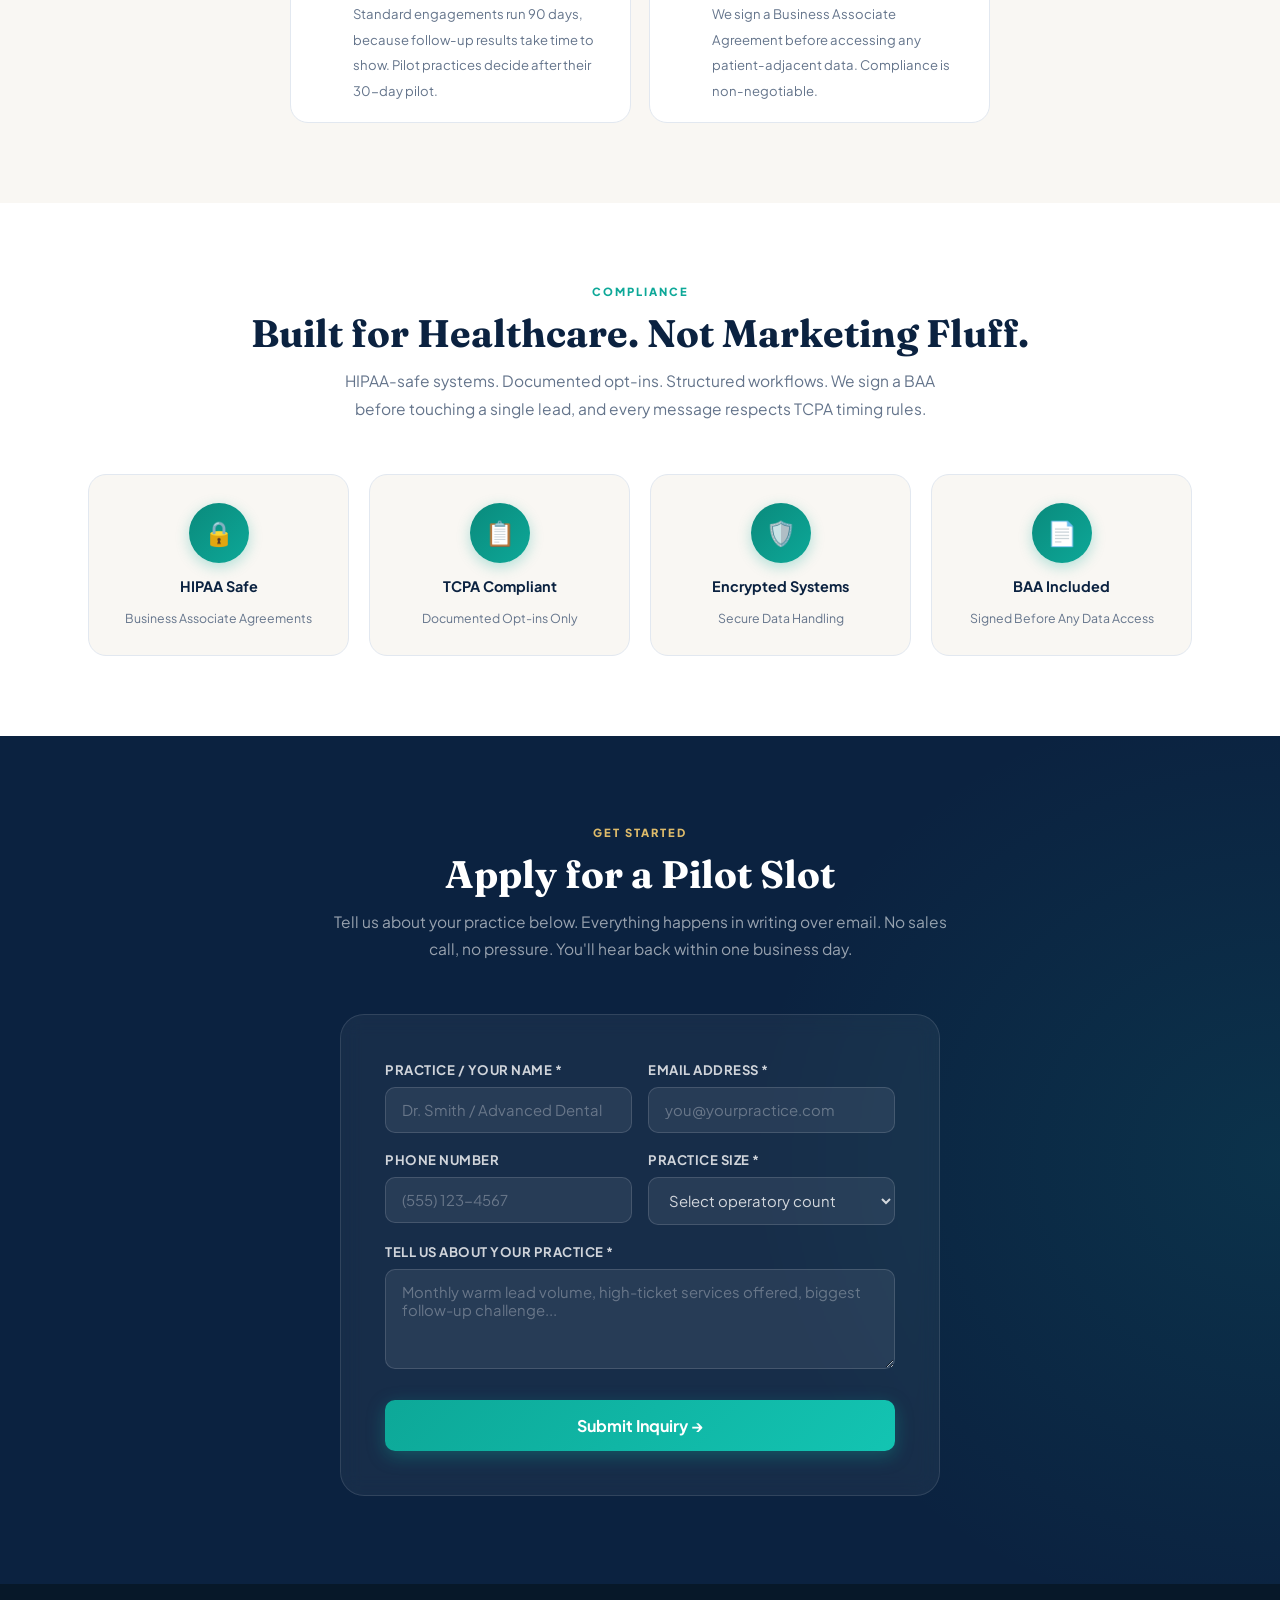
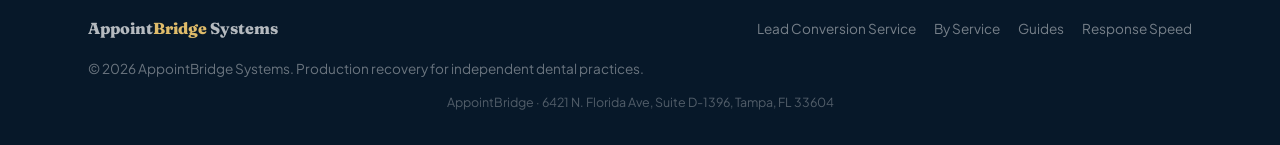
==== commit 525b2fea: "SEO: buyer-intent layer — service page + by-service cluster Add commercial-intent pages so practice " ====
--- a/index.html
+++ b/index.html
@@ -732,7 +732,7 @@
 <div class="container">
   <div class="footer-inner">
     <div class="footer-logo">Appoint<span>Bridge</span> Systems</div>
-    <p style="display:flex;gap:18px;flex-wrap:wrap"><a href="/guide/">Guides</a><a href="/guide/how-fast-to-respond-to-dental-leads/">Response Speed</a><a href="/guide/dental-lead-follow-up-cadence/">Follow-Up Cadence</a></p>
+    <p style="display:flex;gap:18px;flex-wrap:wrap"><a href="/dental-lead-conversion-service/">Lead Conversion Service</a><a href="/for/">By Service</a><a href="/guide/">Guides</a><a href="/guide/how-fast-to-respond-to-dental-leads/">Response Speed</a></p>
     <p>© 2026 AppointBridge Systems. Production recovery for independent dental practices.</p>
   </div>
   <p style="text-align:center;width:100%;margin-top:14px;font-size:0.78rem;color:rgba(255,255,255,0.3)">AppointBridge · 6421 N. Florida Ave, Suite D-1396, Tampa, FL 33604</p>
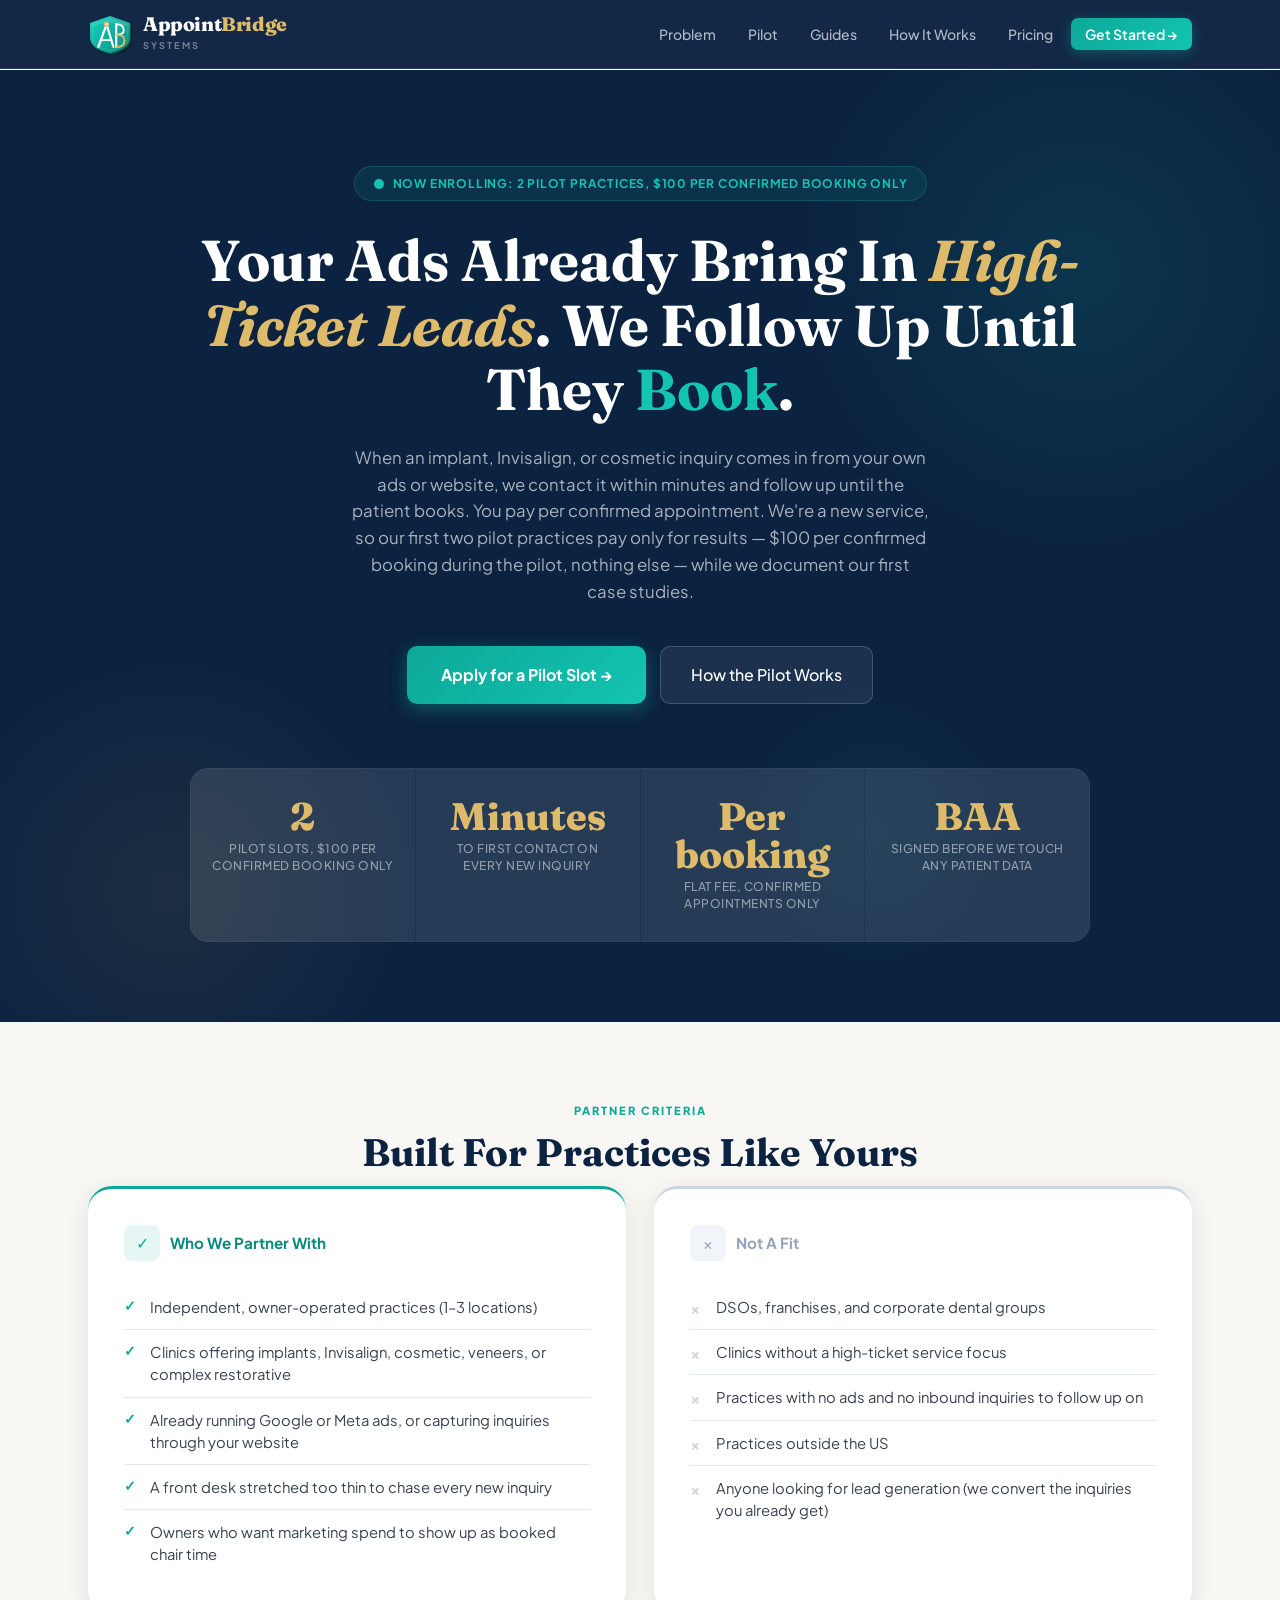
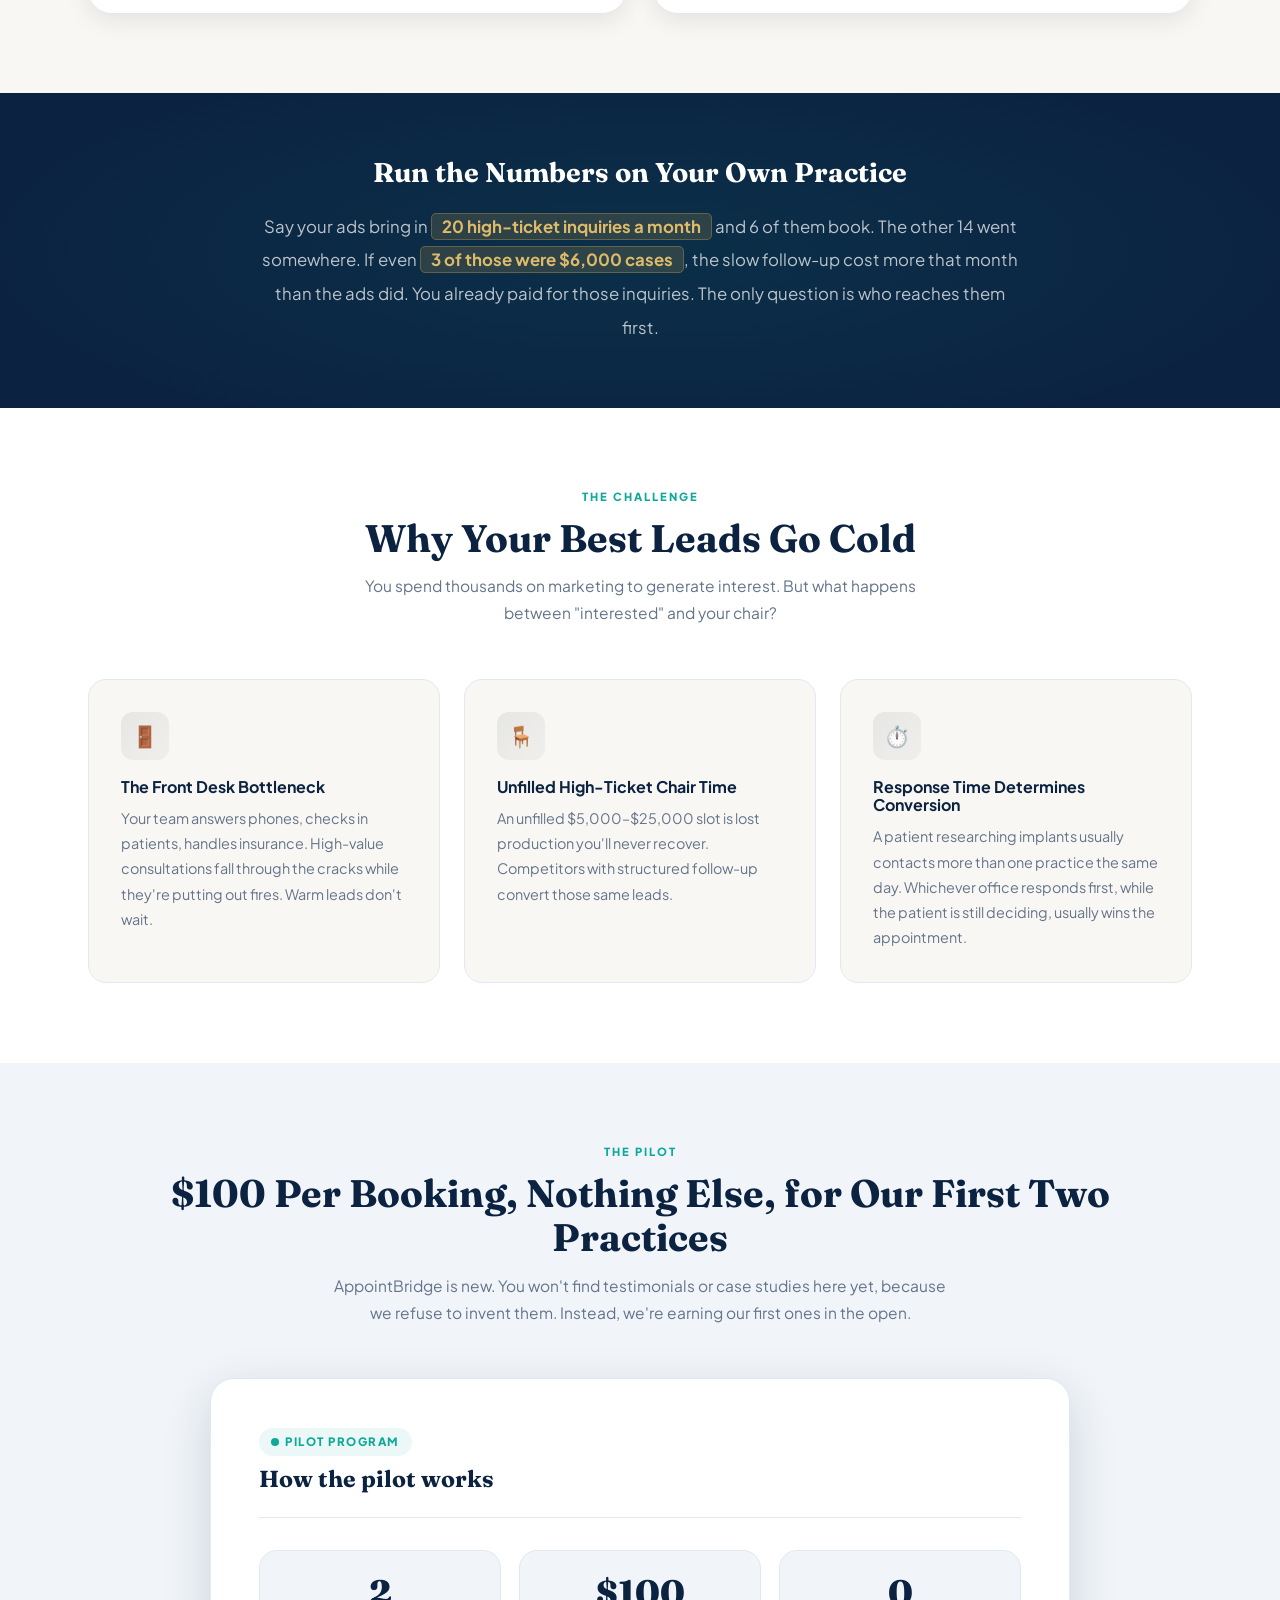
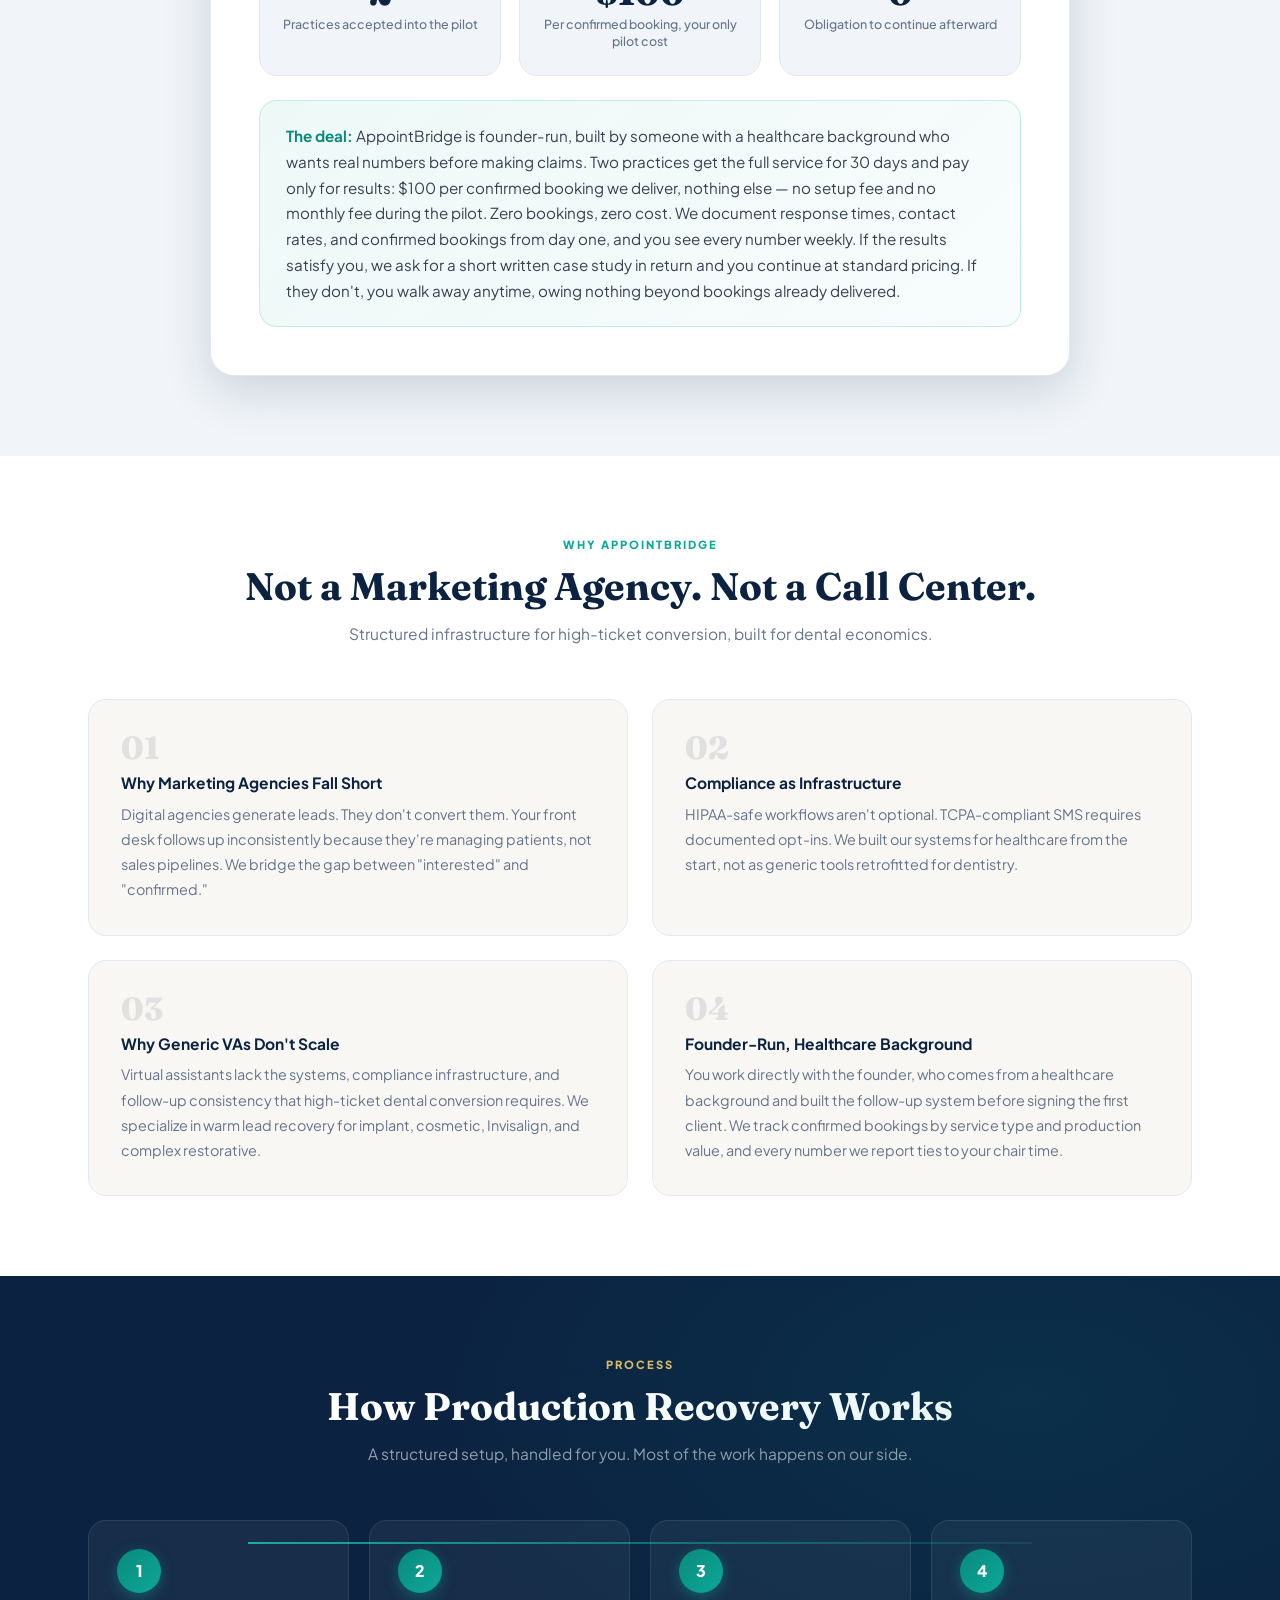
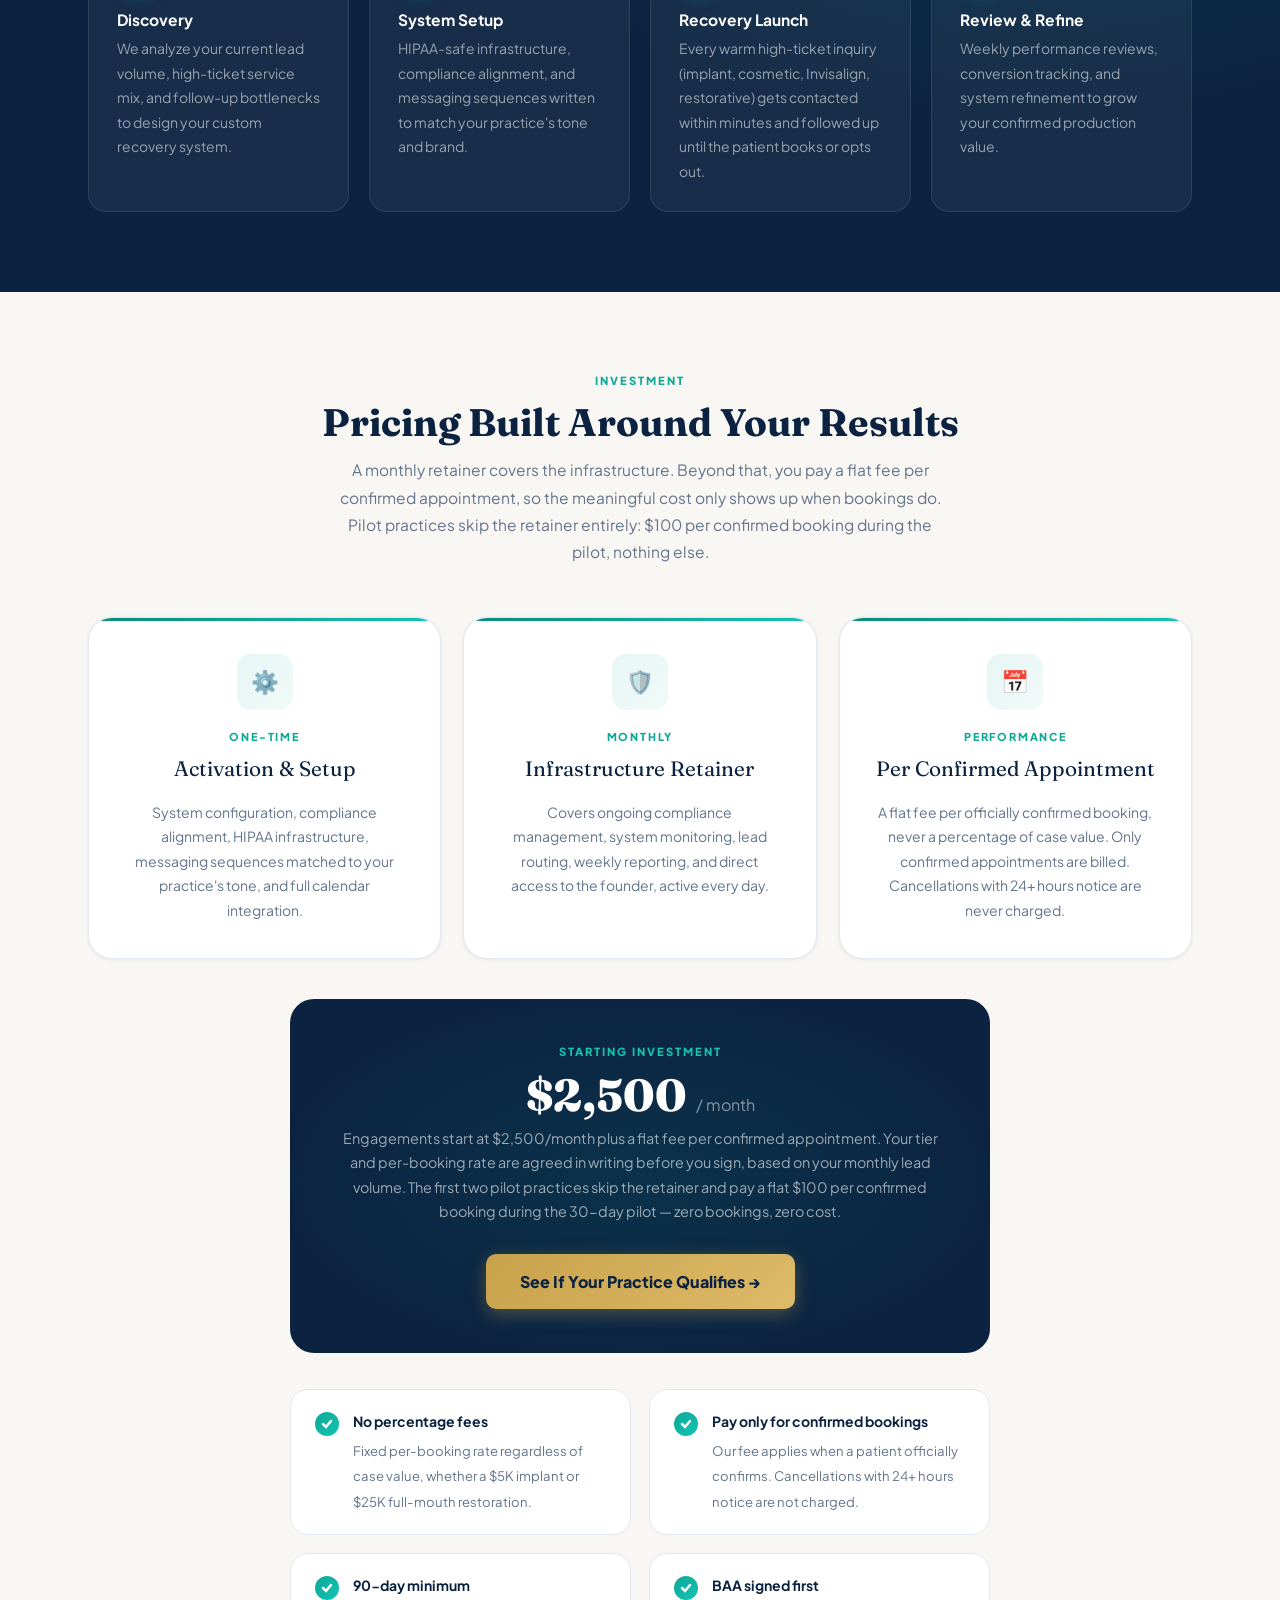
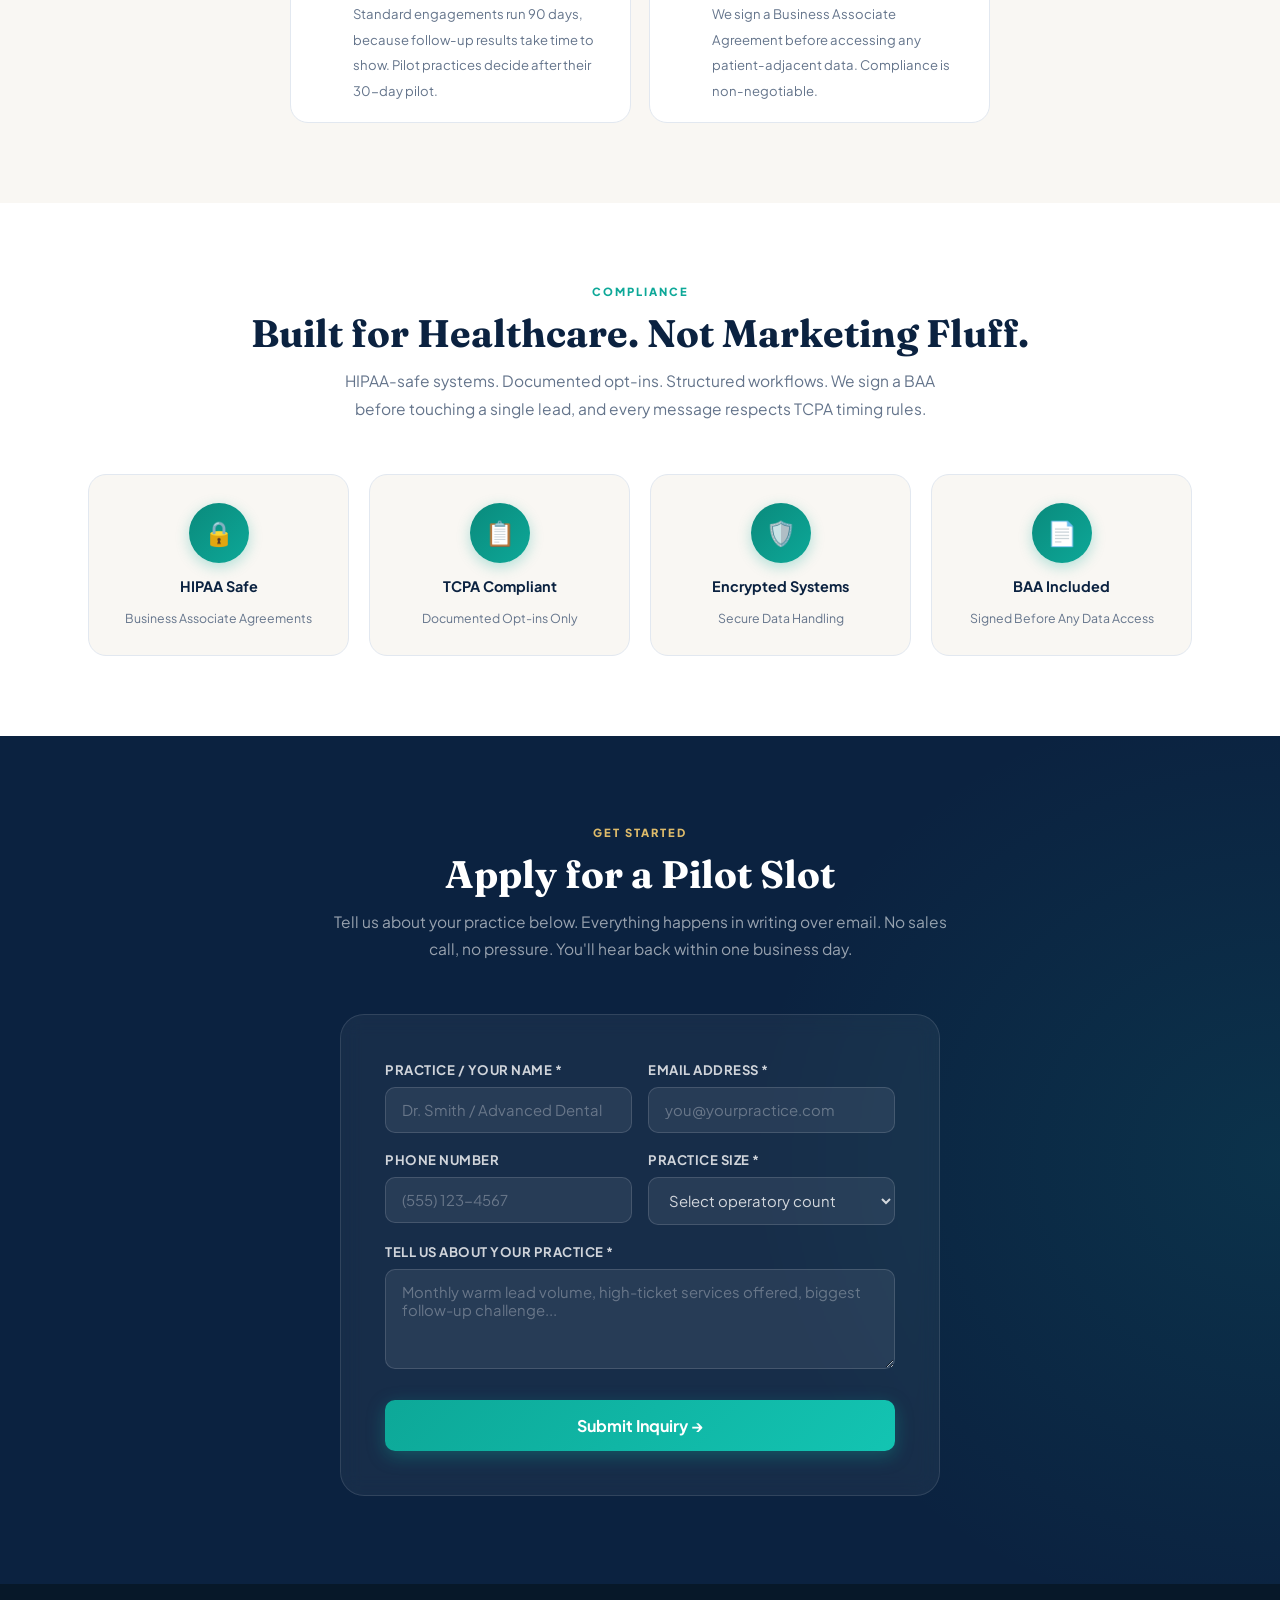
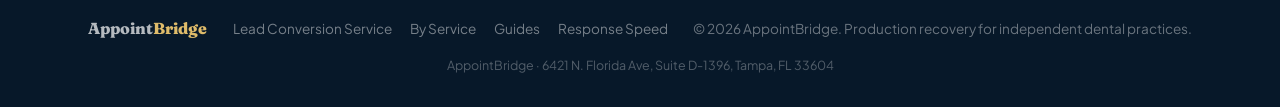
==== commit e52642da: "Brand: drop 'Systems' from public footer (NAP = AppointBridge) Co-Authored-By: Claude Opus 4.8 <nore" ====
--- a/index.html
+++ b/index.html
@@ -731,9 +731,9 @@
 <footer>
 <div class="container">
   <div class="footer-inner">
-    <div class="footer-logo">Appoint<span>Bridge</span> Systems</div>
+    <div class="footer-logo">Appoint<span>Bridge</span></div>
     <p style="display:flex;gap:18px;flex-wrap:wrap"><a href="/dental-lead-conversion-service/">Lead Conversion Service</a><a href="/for/">By Service</a><a href="/guide/">Guides</a><a href="/guide/how-fast-to-respond-to-dental-leads/">Response Speed</a></p>
-    <p>© 2026 AppointBridge Systems. Production recovery for independent dental practices.</p>
+    <p>© 2026 AppointBridge. Production recovery for independent dental practices.</p>
   </div>
   <p style="text-align:center;width:100%;margin-top:14px;font-size:0.78rem;color:rgba(255,255,255,0.3)">AppointBridge · 6421 N. Florida Ave, Suite D-1396, Tampa, FL 33604</p>
 </div>
